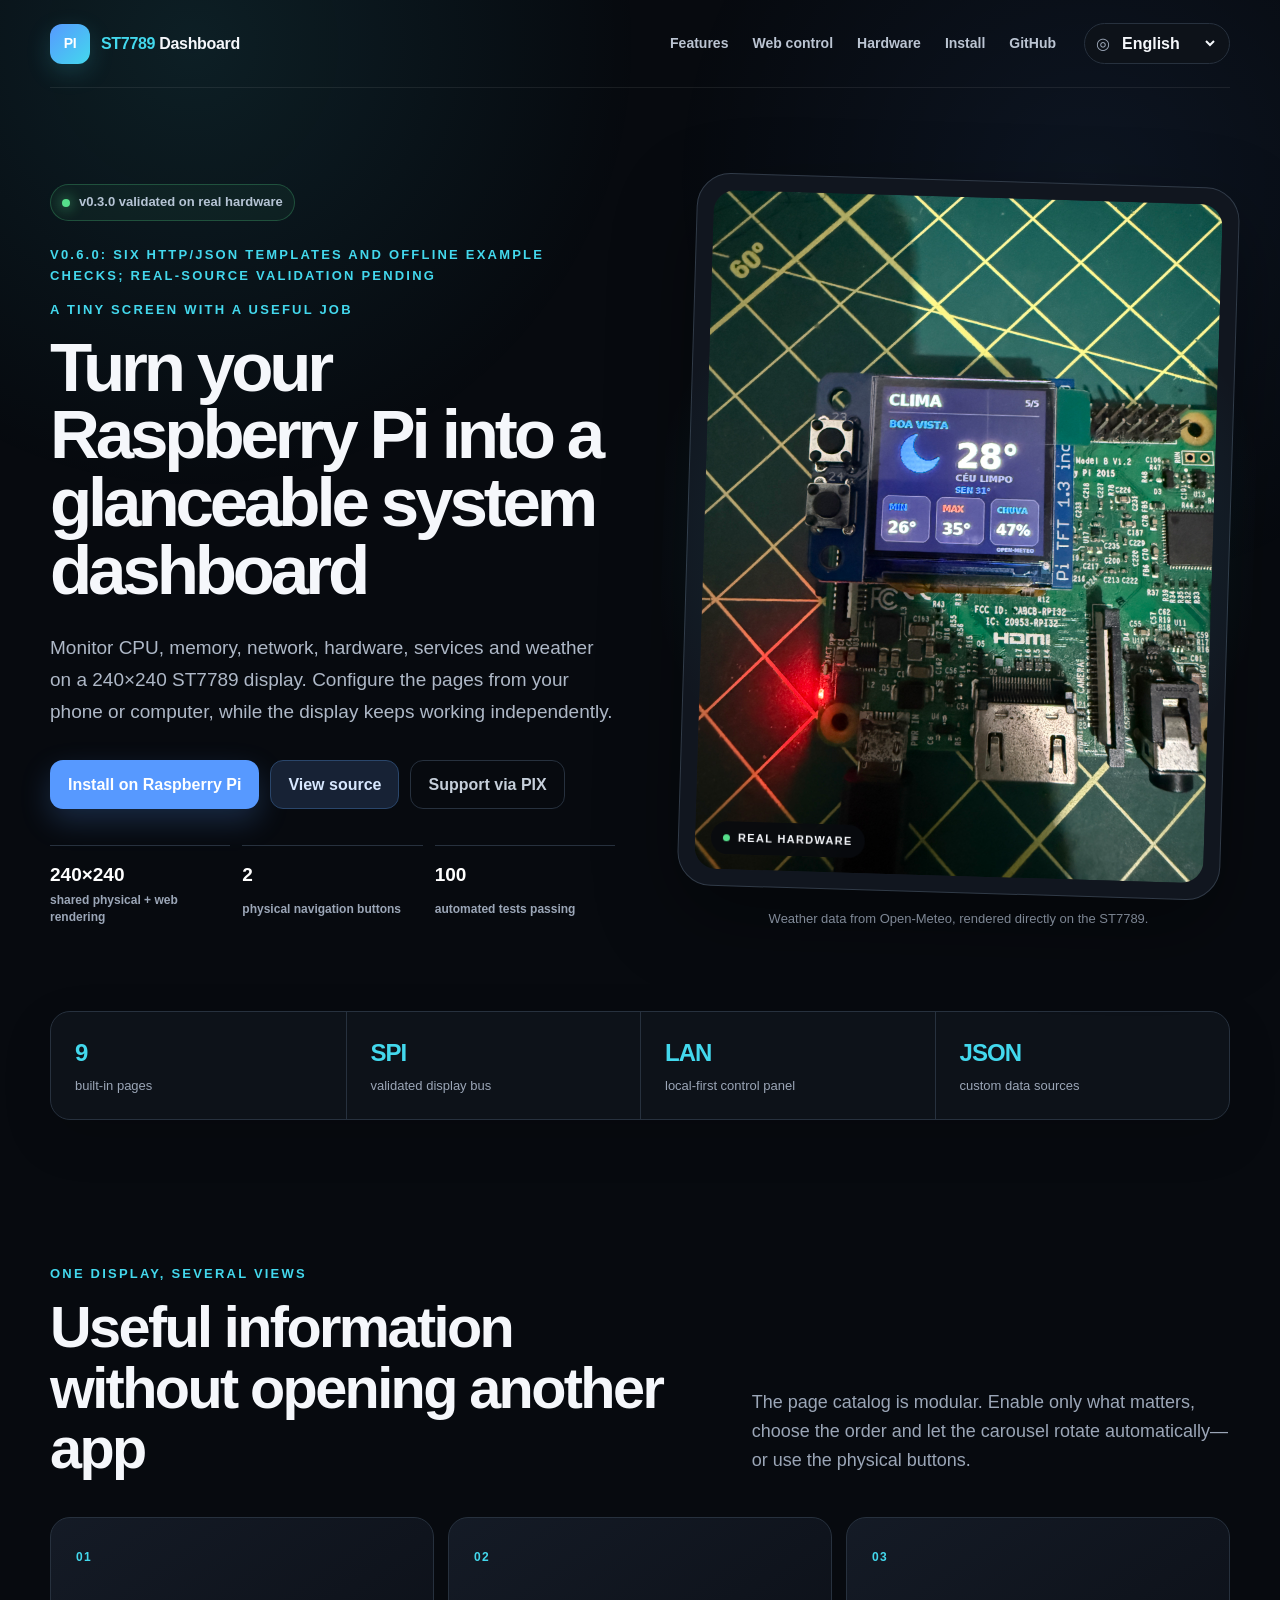
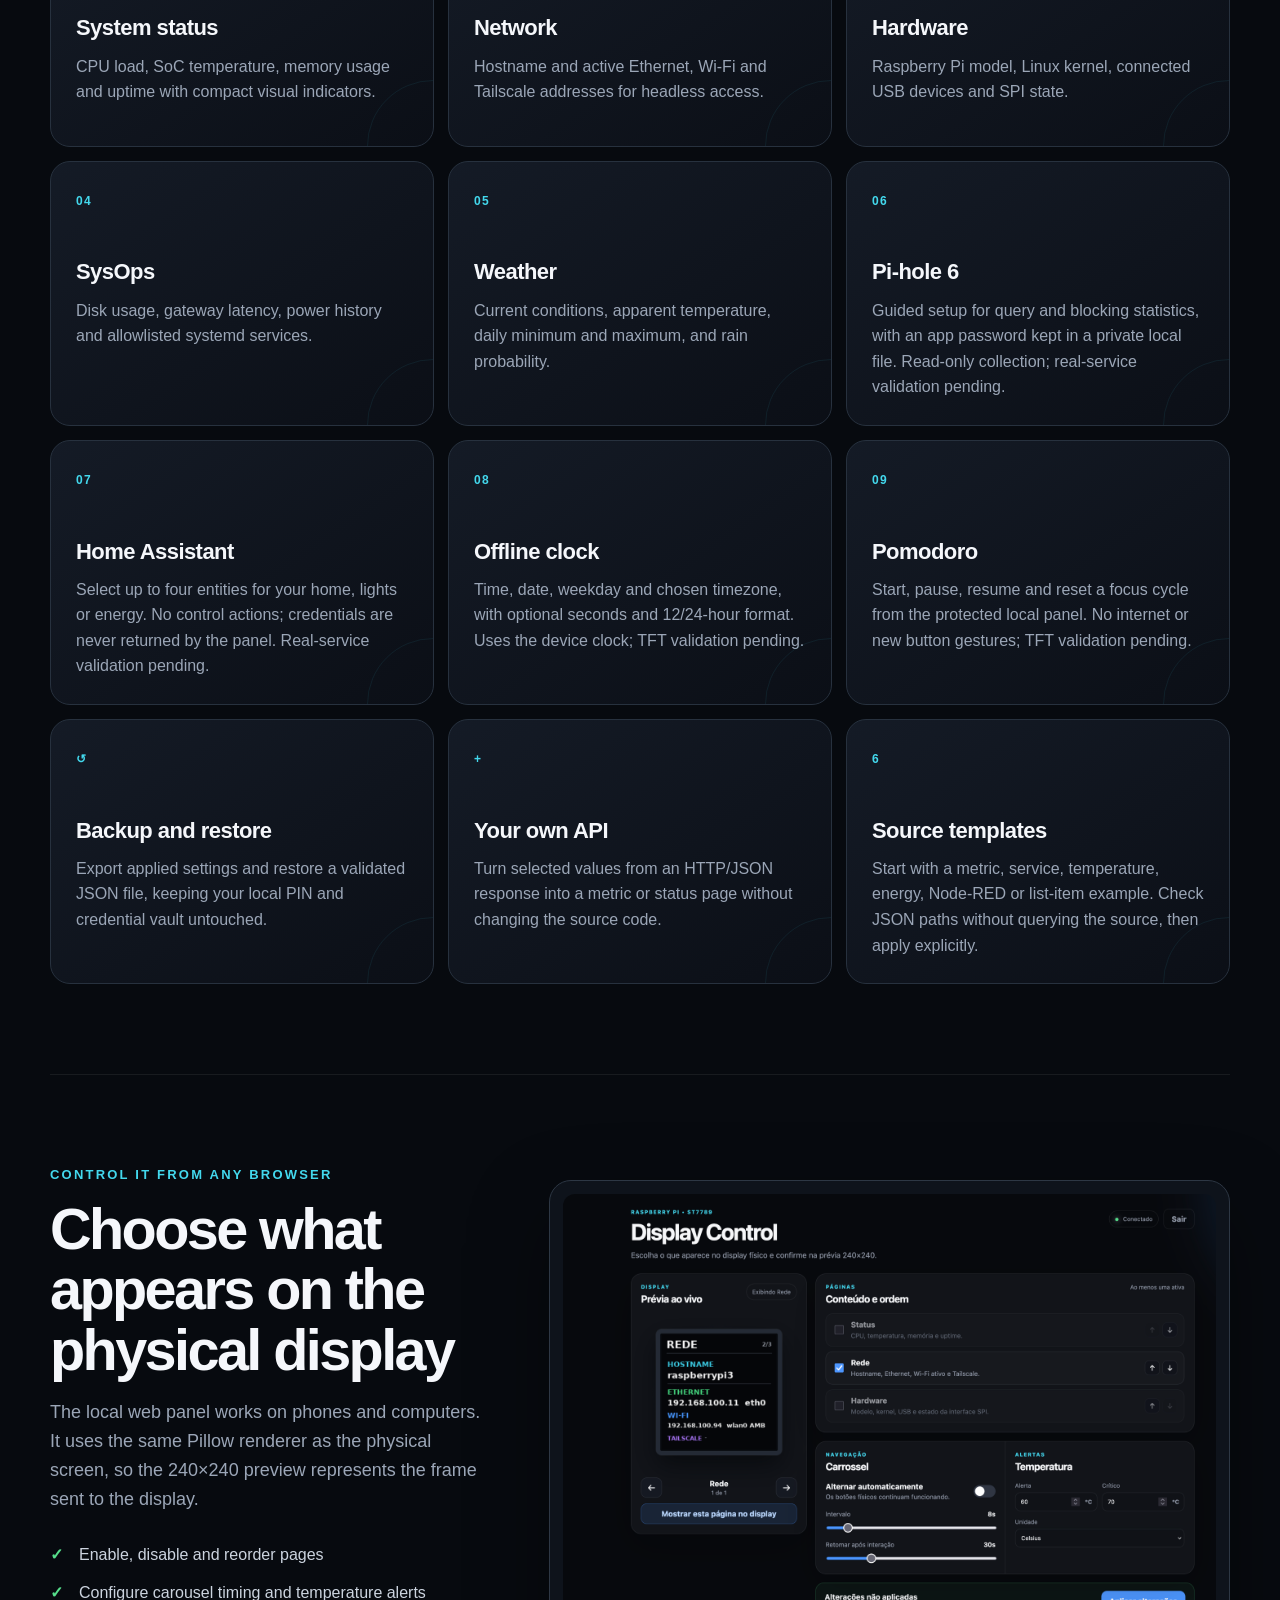
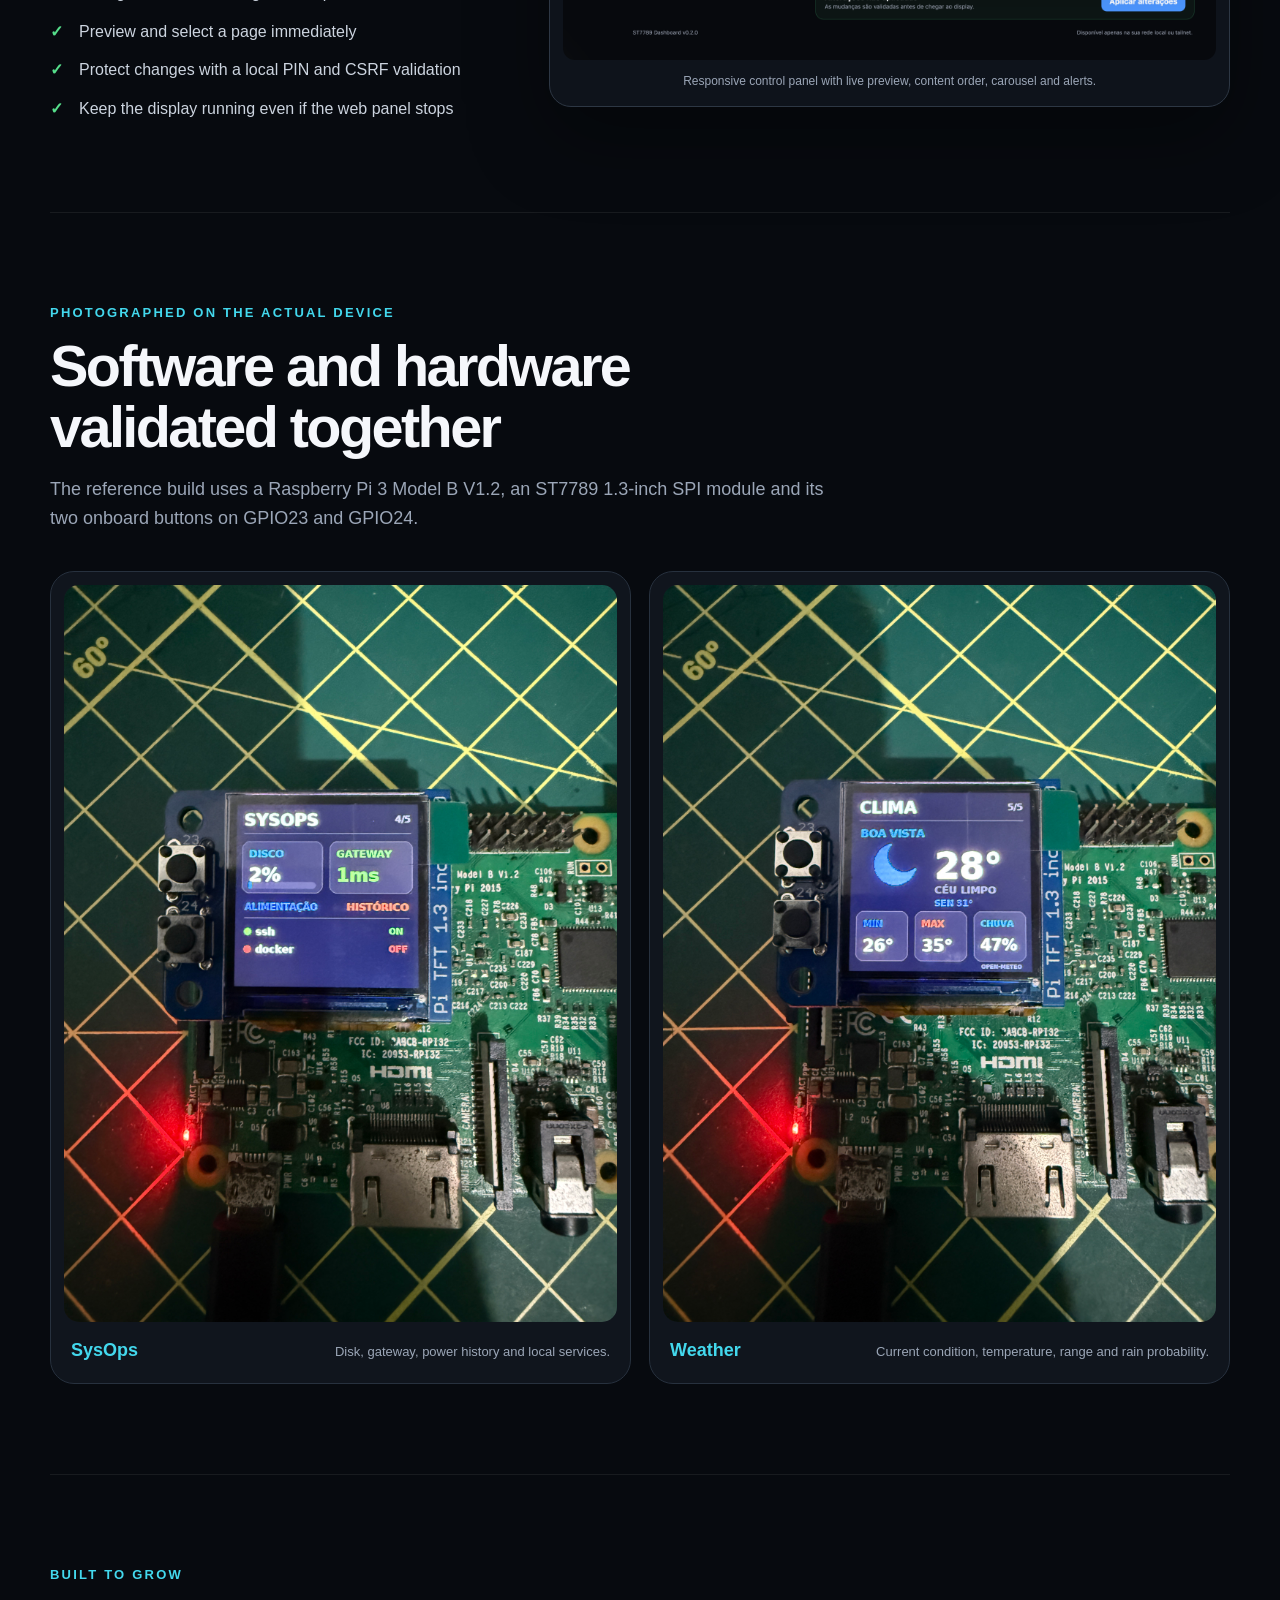
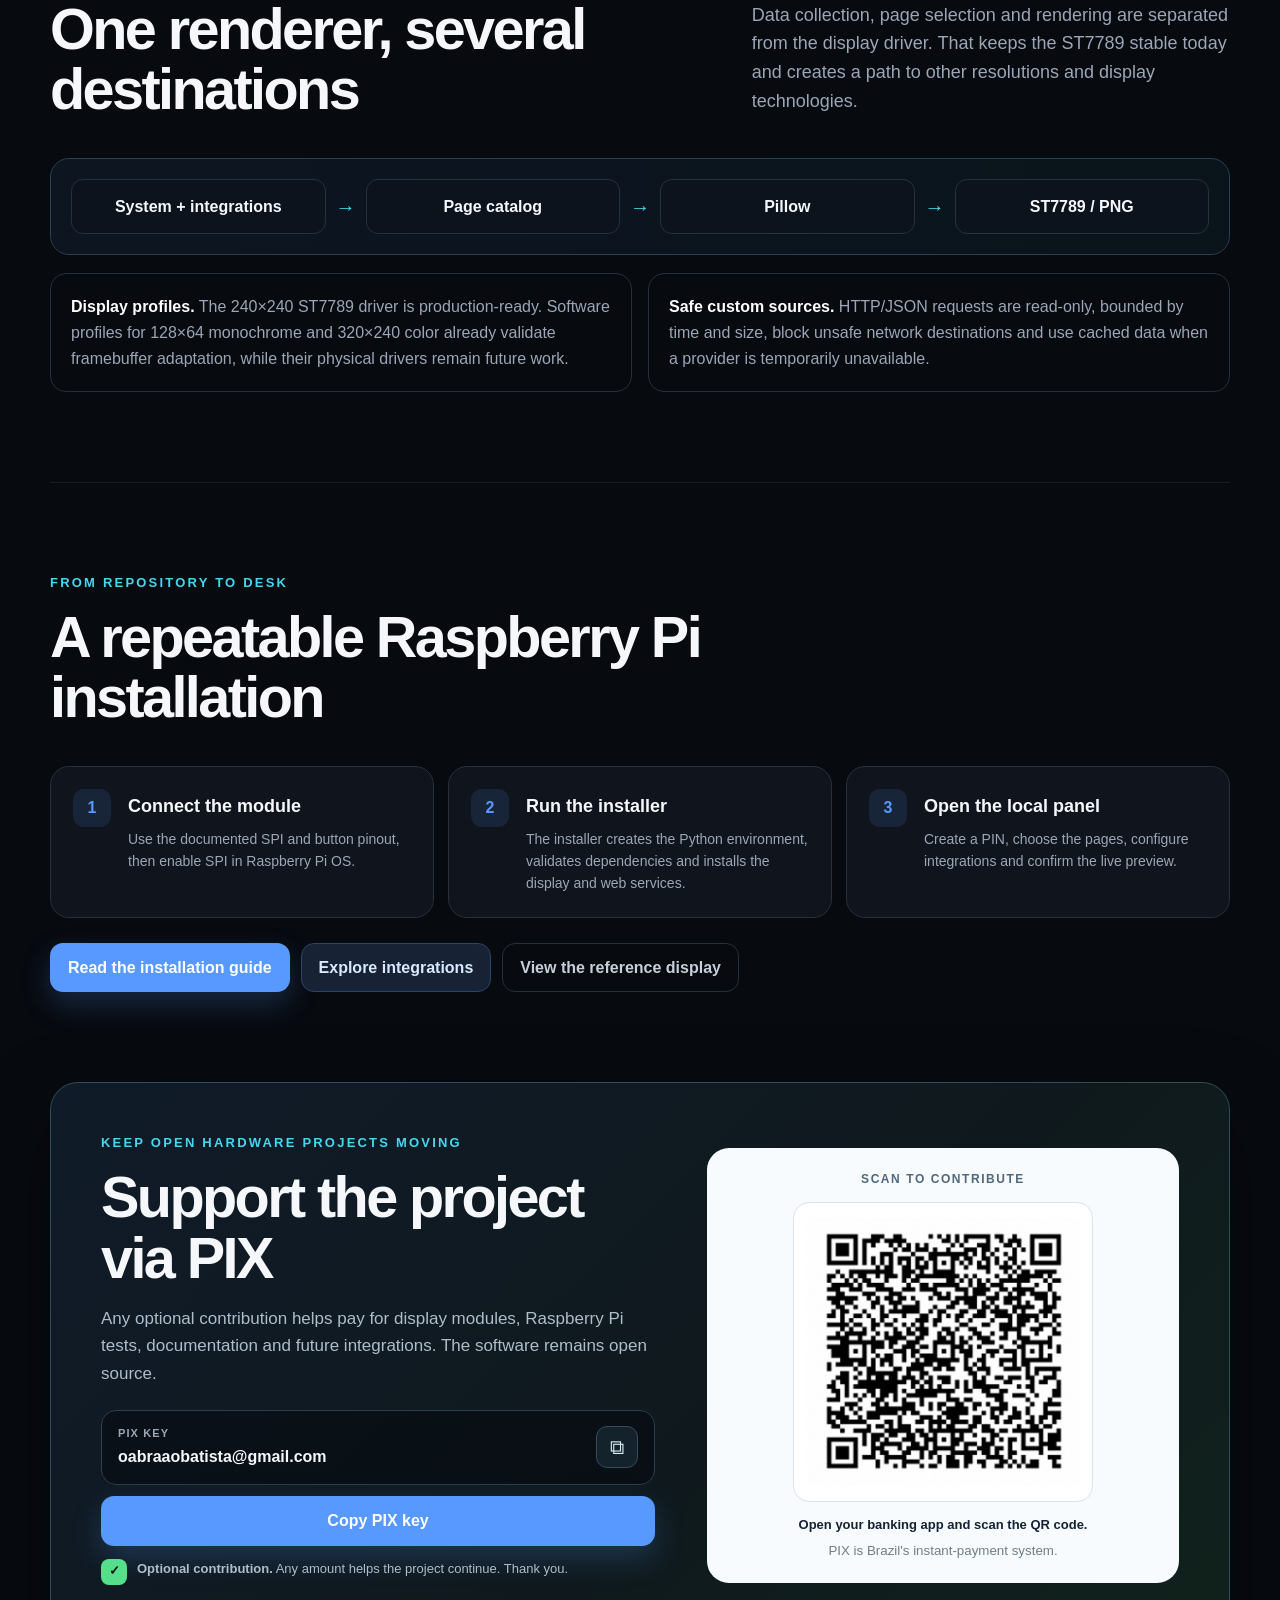
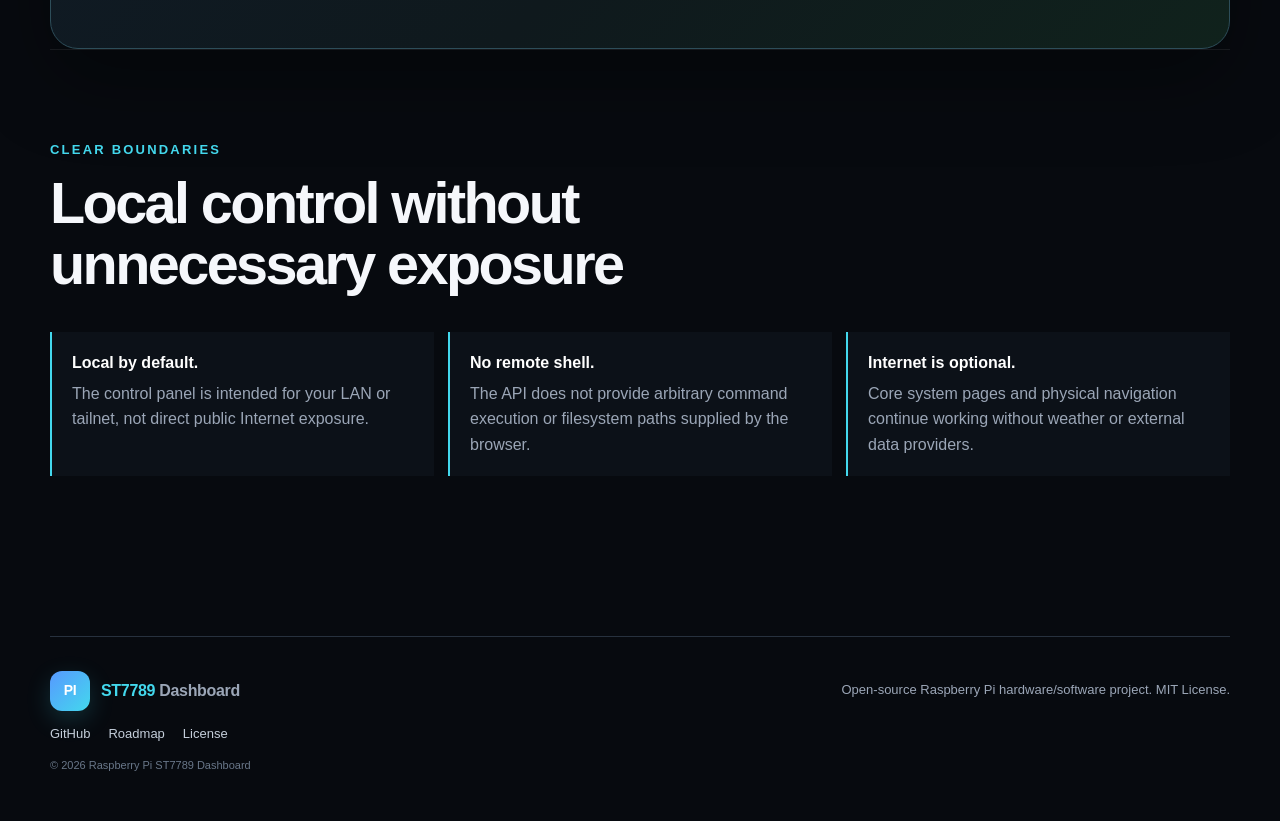
==== site/index.html @ 5883e11b "feat: add safe source templates and offline JSON inspection" ====
<!doctype html>
<html lang="en">
<head>
  <meta charset="utf-8">
  <meta name="viewport" content="width=device-width,initial-scale=1">
  <meta name="google-site-verification" content="0h8yRCge7UtPO570fPZsTDNVKGekMW01I0p9-vthDMI">
  <title>Raspberry Pi ST7789 Dashboard — 240×240 System Monitor</title>
  <meta name="description" content="Build a compact Raspberry Pi system dashboard with an ST7789 display, physical buttons, live weather, SysOps metrics and a local web control panel.">
  <meta name="robots" content="index,follow,max-image-preview:large">
  <meta name="theme-color" content="#070a0f">
  <link rel="canonical" href="https://abraaobat.github.io/raspberrypi-st7789-dashboard/">
  <link rel="icon" href="./favicon.svg" type="image/svg+xml">
  <link rel="stylesheet" href="./styles.css?v=media-fix-1">
  <meta property="og:type" content="website">
  <meta property="og:title" content="Raspberry Pi ST7789 Dashboard">
  <meta property="og:description" content="A configurable 240×240 system dashboard with physical controls and a local web panel.">
  <meta property="og:url" content="https://abraaobat.github.io/raspberrypi-st7789-dashboard/">
  <meta property="og:site_name" content="Raspberry Pi ST7789 Dashboard">
  <meta name="twitter:card" content="summary">
  <script type="application/ld+json">
  {
    "@context": "https://schema.org",
    "@type": "SoftwareApplication",
    "name": "Raspberry Pi ST7789 Dashboard",
    "softwareVersion": "0.6.0",
    "applicationCategory": "UtilitiesApplication",
    "operatingSystem": "Raspberry Pi OS",
    "isAccessibleForFree": true,
    "license": "https://opensource.org/license/mit",
    "codeRepository": "https://github.com/abraaobat/raspberrypi-st7789-dashboard",
    "url": "https://abraaobat.github.io/raspberrypi-st7789-dashboard/",
    "description": "Open-source Raspberry Pi dashboard for an ST7789 240x240 SPI display with physical buttons and a local web control panel."
  }
  </script>
</head>
<body>
  <a class="skip-link" href="#main" data-i18n="skip">Skip to content</a>

  <header class="topbar">
    <a class="brand" href="#top" aria-label="Raspberry Pi ST7789 Dashboard home">
      <span class="brand-mark" aria-hidden="true">PI</span>
      <span><strong>ST7789</strong> Dashboard</span>
    </a>
    <nav class="nav" aria-label="Primary navigation">
      <a href="#features" data-i18n="navFeatures">Features</a>
      <a href="#control" data-i18n="navControl">Web control</a>
      <a href="#hardware" data-i18n="navHardware">Hardware</a>
      <a href="#install" data-i18n="navInstall">Install</a>
      <a href="https://github.com/abraaobat/raspberrypi-st7789-dashboard" rel="noopener">GitHub</a>
    </nav>
    <label class="lang-control">
      <span class="sr-only" data-i18n="language">Language</span>
      <span aria-hidden="true">◎</span>
      <select id="languageSelect" aria-label="Language">
        <option value="en">English</option>
        <option value="pt-BR">Português</option>
      </select>
    </label>
  </header>

  <main id="main">
    <section class="hero" id="top">
      <div class="hero-copy">
        <div class="status-line"><span class="status-dot"></span><span data-i18n="validated">v0.3.0 validated on real hardware</span></div>
        <p class="eyebrow" data-i18n="releaseNote">v0.6.0: six HTTP/JSON templates and offline example checks; real-source validation pending</p>
        <p class="eyebrow" data-i18n="eyebrow">A TINY SCREEN WITH A USEFUL JOB</p>
        <h1 data-i18n="heroTitle">Turn your Raspberry Pi into a glanceable system dashboard</h1>
        <p class="hero-lead" data-i18n="heroLead">Monitor CPU, memory, network, hardware, services and weather on a 240×240 ST7789 display. Configure the pages from your phone or computer, while the display keeps working independently.</p>
        <div class="cta-row">
          <a class="btn btn-primary" href="https://github.com/abraaobat/raspberrypi-st7789-dashboard#instalação" rel="noopener" data-i18n="installCta">Install on Raspberry Pi</a>
          <a class="btn btn-secondary" href="https://github.com/abraaobat/raspberrypi-st7789-dashboard" rel="noopener" data-i18n="sourceCta">View source</a>
          <a class="btn btn-ghost" href="#support" data-i18n="supportCta">Support via PIX</a>
        </div>
        <ul class="trust-row" aria-label="Project highlights">
          <li><span>240×240</span><b data-i18n="trustDisplay">shared physical + web rendering</b></li>
          <li><span>2</span><b data-i18n="trustButtons">physical navigation buttons</b></li>
          <li><span>100</span><b data-i18n="trustTests">automated tests passing</b></li>
        </ul>
      </div>

      <figure class="hero-visual">
        <div class="photo-frame">
          <img src="./weather-hardware.jpg?v=media-fix-1" width="3024" height="4032" alt="Weather page running on the ST7789 display attached to a Raspberry Pi 3">
          <span class="screen-tag"><i></i><span data-i18n="liveHardware">REAL HARDWARE</span></span>
        </div>
        <figcaption data-i18n="heroCaption">Weather data from Open-Meteo, rendered directly on the ST7789.</figcaption>
      </figure>
    </section>

    <section class="proof-strip" aria-label="Project capabilities">
      <article><strong>9</strong><span data-i18n="proofPages">built-in pages</span></article>
      <article><strong>SPI</strong><span data-i18n="proofBus">validated display bus</span></article>
      <article><strong>LAN</strong><span data-i18n="proofLocal">local-first control panel</span></article>
      <article><strong>JSON</strong><span data-i18n="proofCustom">custom data sources</span></article>
    </section>

    <section class="section" id="features">
      <div class="section-heading split-heading">
        <div>
          <p class="eyebrow" data-i18n="featuresEyebrow">ONE DISPLAY, SEVERAL VIEWS</p>
          <h2 data-i18n="featuresTitle">Useful information without opening another app</h2>
        </div>
        <p data-i18n="featuresLead">The page catalog is modular. Enable only what matters, choose the order and let the carousel rotate automatically—or use the physical buttons.</p>
      </div>
      <div class="feature-grid">
        <article><span class="feature-number">01</span><h3 data-i18n="fStatus">System status</h3><p data-i18n="fStatusD">CPU load, SoC temperature, memory usage and uptime with compact visual indicators.</p></article>
        <article><span class="feature-number">02</span><h3 data-i18n="fNetwork">Network</h3><p data-i18n="fNetworkD">Hostname and active Ethernet, Wi-Fi and Tailscale addresses for headless access.</p></article>
        <article><span class="feature-number">03</span><h3 data-i18n="fHardware">Hardware</h3><p data-i18n="fHardwareD">Raspberry Pi model, Linux kernel, connected USB devices and SPI state.</p></article>
        <article><span class="feature-number">04</span><h3>SysOps</h3><p data-i18n="fSysopsD">Disk usage, gateway latency, power history and allowlisted systemd services.</p></article>
        <article><span class="feature-number">05</span><h3 data-i18n="fWeather">Weather</h3><p data-i18n="fWeatherD">Current conditions, apparent temperature, daily minimum and maximum, and rain probability.</p></article>
        <article><span class="feature-number">06</span><h3>Pi-hole 6</h3><p data-i18n="fPiholeD">Guided setup for query and blocking statistics, with an app password kept in a private local file. Read-only collection; real-service validation pending.</p></article>
        <article><span class="feature-number">07</span><h3>Home Assistant</h3><p data-i18n="fHomeD">Select up to four entities for your home, lights or energy. No control actions; credentials are never returned by the panel. Real-service validation pending.</p></article>
        <article><span class="feature-number">08</span><h3 data-i18n="fClock">Offline clock</h3><p data-i18n="fClockD">Time, date, weekday and chosen timezone, with optional seconds and 12/24-hour format. Uses the device clock; TFT validation pending.</p></article>
        <article><span class="feature-number">09</span><h3 data-i18n="fPomodoro">Pomodoro</h3><p data-i18n="fPomodoroD">Start, pause, resume and reset a focus cycle from the protected local panel. No internet or new button gestures; TFT validation pending.</p></article>
        <article><span class="feature-number">↺</span><h3 data-i18n="fBackup">Backup and restore</h3><p data-i18n="fBackupD">Export applied settings and restore a validated JSON file, keeping your local PIN and credential vault untouched.</p></article>
        <article><span class="feature-number">+</span><h3 data-i18n="fCustom">Your own API</h3><p data-i18n="fCustomD">Turn selected values from an HTTP/JSON response into a metric or status page without changing the source code.</p></article>
        <article><span class="feature-number">6</span><h3 data-i18n="fTemplates">Source templates</h3><p data-i18n="fTemplatesD">Start with a metric, service, temperature, energy, Node-RED or list-item example. Check JSON paths without querying the source, then apply explicitly.</p></article>
      </div>
    </section>

    <section class="section control-section" id="control">
      <div class="control-copy">
        <p class="eyebrow" data-i18n="controlEyebrow">CONTROL IT FROM ANY BROWSER</p>
        <h2 data-i18n="controlTitle">Choose what appears on the physical display</h2>
        <p data-i18n="controlLead">The local web panel works on phones and computers. It uses the same Pillow renderer as the physical screen, so the 240×240 preview represents the frame sent to the display.</p>
        <ul class="check-list">
          <li data-i18n="controlA">Enable, disable and reorder pages</li>
          <li data-i18n="controlB">Configure carousel timing and temperature alerts</li>
          <li data-i18n="controlC">Preview and select a page immediately</li>
          <li data-i18n="controlD">Protect changes with a local PIN and CSRF validation</li>
          <li data-i18n="controlE">Keep the display running even if the web panel stops</li>
        </ul>
      </div>
      <figure class="panel-shot">
        <img src="./control-panel.png" width="1600" height="1141" loading="lazy" alt="Responsive web control panel for the ST7789 dashboard">
        <figcaption data-i18n="controlCaption">Responsive control panel with live preview, content order, carousel and alerts.</figcaption>
      </figure>
    </section>

    <section class="section hardware-section" id="hardware">
      <div class="section-heading">
        <p class="eyebrow" data-i18n="hardwareEyebrow">PHOTOGRAPHED ON THE ACTUAL DEVICE</p>
        <h2 data-i18n="hardwareTitle">Software and hardware validated together</h2>
        <p data-i18n="hardwareLead">The reference build uses a Raspberry Pi 3 Model B V1.2, an ST7789 1.3-inch SPI module and its two onboard buttons on GPIO23 and GPIO24.</p>
      </div>
      <div class="hardware-gallery">
        <figure>
          <img src="./sysops-hardware.jpg?v=media-fix-1" width="3024" height="4032" loading="lazy" alt="SysOps page on a physical ST7789 display">
          <figcaption><b>SysOps</b><span data-i18n="sysopsCaption">Disk, gateway, power history and local services.</span></figcaption>
        </figure>
        <figure>
          <img src="./weather-hardware.jpg?v=media-fix-1" width="3024" height="4032" loading="lazy" alt="Weather page on a physical ST7789 display">
          <figcaption><b data-i18n="weatherLabel">Weather</b><span data-i18n="weatherCaption">Current condition, temperature, range and rain probability.</span></figcaption>
        </figure>
      </div>
    </section>

    <section class="section architecture-section">
      <div class="section-heading split-heading">
        <div><p class="eyebrow" data-i18n="architectureEyebrow">BUILT TO GROW</p><h2 data-i18n="architectureTitle">One renderer, several destinations</h2></div>
        <p data-i18n="architectureLead">Data collection, page selection and rendering are separated from the display driver. That keeps the ST7789 stable today and creates a path to other resolutions and display technologies.</p>
      </div>
      <div class="flow" aria-label="Dashboard architecture">
        <span data-i18n="flowData">System + integrations</span><b>→</b><span data-i18n="flowPages">Page catalog</span><b>→</b><span>Pillow</span><b>→</b><span>ST7789 / PNG</span>
      </div>
      <div class="architecture-notes">
        <p><strong data-i18n="profilesTitle">Display profiles.</strong> <span data-i18n="profilesText">The 240×240 ST7789 driver is production-ready. Software profiles for 128×64 monochrome and 320×240 color already validate framebuffer adaptation, while their physical drivers remain future work.</span></p>
        <p><strong data-i18n="safeTitle">Safe custom sources.</strong> <span data-i18n="safeText">HTTP/JSON requests are read-only, bounded by time and size, block unsafe network destinations and use cached data when a provider is temporarily unavailable.</span></p>
      </div>
    </section>

    <section class="section install-section" id="install">
      <div class="section-heading">
        <p class="eyebrow" data-i18n="installEyebrow">FROM REPOSITORY TO DESK</p>
        <h2 data-i18n="installTitle">A repeatable Raspberry Pi installation</h2>
      </div>
      <ol class="steps">
        <li><span>1</span><div><h3 data-i18n="step1Title">Connect the module</h3><p data-i18n="step1Text">Use the documented SPI and button pinout, then enable SPI in Raspberry Pi OS.</p></div></li>
        <li><span>2</span><div><h3 data-i18n="step2Title">Run the installer</h3><p data-i18n="step2Text">The installer creates the Python environment, validates dependencies and installs the display and web services.</p></div></li>
        <li><span>3</span><div><h3 data-i18n="step3Title">Open the local panel</h3><p data-i18n="step3Text">Create a PIN, choose the pages, configure integrations and confirm the live preview.</p></div></li>
      </ol>
      <div class="install-actions">
        <a class="btn btn-primary" href="https://github.com/abraaobat/raspberrypi-st7789-dashboard#instalação" rel="noopener" data-i18n="guideCta">Read the installation guide</a>
        <a class="btn btn-secondary" href="https://github.com/abraaobat/raspberrypi-st7789-dashboard/blob/main/docs/INTEGRATIONS.md" rel="noopener" data-i18n="integrationsCta">Explore integrations</a>
        <a class="btn btn-ghost" href="https://pt.aliexpress.com/item/1005008209370173.html" rel="nofollow noopener" data-i18n="displayCta">View the reference display</a>
      </div>
    </section>

    <section class="section support-section" id="support">
      <div class="support-copy">
        <p class="eyebrow" data-i18n="supportEyebrow">KEEP OPEN HARDWARE PROJECTS MOVING</p>
        <h2 data-i18n="supportTitle">Support the project via PIX</h2>
        <p data-i18n="supportLead">Any optional contribution helps pay for display modules, Raspberry Pi tests, documentation and future integrations. The software remains open source.</p>
        <div class="pix-key-card">
          <div><span data-i18n="pixLabel">PIX key</span><strong id="pixKey">oabraaobatista@gmail.com</strong></div>
          <button class="copy-icon" type="button" data-copy-pix aria-label="Copy PIX key" title="Copy PIX key">⧉</button>
        </div>
        <button class="btn btn-primary copy-wide" type="button" data-copy-pix data-i18n="copyPix">Copy PIX key</button>
        <p class="support-note"><span>✓</span><span><b data-i18n="optional">Optional contribution.</b> <span data-i18n="thanks">Any amount helps the project continue. Thank you.</span></span></p>
      </div>
      <div class="qr-card">
        <p data-i18n="scan">SCAN TO CONTRIBUTE</p>
        <div><img src="./pix-qr.png" width="1125" height="1125" loading="lazy" alt="PIX QR code for an optional project contribution"></div>
        <span data-i18n="scanHelp">Open your banking app and scan the QR code.</span>
        <small data-i18n="pixCountry">PIX is Brazil's instant-payment system.</small>
      </div>
    </section>

    <section class="section limits-section">
      <div class="section-heading"><p class="eyebrow" data-i18n="limitsEyebrow">CLEAR BOUNDARIES</p><h2 data-i18n="limitsTitle">Local control without unnecessary exposure</h2></div>
      <div class="limit-grid">
        <p><strong data-i18n="limit1Title">Local by default.</strong> <span data-i18n="limit1Text">The control panel is intended for your LAN or tailnet, not direct public Internet exposure.</span></p>
        <p><strong data-i18n="limit2Title">No remote shell.</strong> <span data-i18n="limit2Text">The API does not provide arbitrary command execution or filesystem paths supplied by the browser.</span></p>
        <p><strong data-i18n="limit3Title">Internet is optional.</strong> <span data-i18n="limit3Text">Core system pages and physical navigation continue working without weather or external data providers.</span></p>
      </div>
    </section>
  </main>

  <footer>
    <div class="brand"><span class="brand-mark" aria-hidden="true">PI</span><span><strong>ST7789</strong> Dashboard</span></div>
    <p><span data-i18n="footerText">Open-source Raspberry Pi hardware/software project.</span> MIT License.</p>
    <div><a href="https://github.com/abraaobat/raspberrypi-st7789-dashboard">GitHub</a><a href="https://github.com/abraaobat/raspberrypi-st7789-dashboard/blob/main/ROADMAP.md" data-i18n="roadmapLink">Roadmap</a><a href="https://github.com/abraaobat/raspberrypi-st7789-dashboard/blob/main/LICENSE" data-i18n="licenseLink">License</a></div>
    <small>© <span id="year">2026</span> Raspberry Pi ST7789 Dashboard</small>
  </footer>

  <script src="./app.js" defer></script>
</body>
</html>
---- site/styles.css ----
:root{--bg:#070a0f;--panel:#10151d;--panel2:#151c26;--line:#27313e;--text:#f5f7fb;--muted:#9ba6b7;--cyan:#43d8ed;--blue:#5799ff;--green:#56df8b;--violet:#aa76ff;--orange:#ffad42;--hot:#ff6d70;--max:1180px;--shadow:0 30px 80px rgba(0,0,0,.35)}
*{box-sizing:border-box}
html{scroll-behavior:smooth;color-scheme:dark}
body{margin:0;background:var(--bg);color:var(--text);font-family:Inter,ui-sans-serif,-apple-system,BlinkMacSystemFont,"Segoe UI",sans-serif;font-size:16px;line-height:1.6;overflow-x:hidden}
body::before{content:"";position:fixed;inset:0;pointer-events:none;background:radial-gradient(circle at 15% 5%,rgba(67,216,237,.10),transparent 28rem),radial-gradient(circle at 85% 20%,rgba(87,153,255,.08),transparent 26rem);z-index:-2}
body::after{content:"";position:fixed;inset:0;pointer-events:none;opacity:.22;background-image:linear-gradient(rgba(255,255,255,.025) 1px,transparent 1px),linear-gradient(90deg,rgba(255,255,255,.025) 1px,transparent 1px);background-size:48px 48px;mask-image:linear-gradient(to bottom,#000,transparent 78%);z-index:-1}
a{color:inherit}img{display:block;max-width:100%;height:auto}button,select{font:inherit}.sr-only{position:absolute;width:1px;height:1px;padding:0;margin:-1px;overflow:hidden;clip:rect(0,0,0,0);white-space:nowrap;border:0}.skip-link{position:fixed;top:12px;left:12px;z-index:50;transform:translateY(-150%);background:var(--text);color:var(--bg);padding:10px 14px;border-radius:9px}.skip-link:focus{transform:none}
.topbar{width:min(calc(100% - 36px),var(--max));margin:0 auto;min-height:88px;display:flex;align-items:center;gap:28px;border-bottom:1px solid rgba(255,255,255,.08)}
.brand{display:flex;align-items:center;gap:11px;text-decoration:none;font-weight:670;letter-spacing:-.02em;white-space:nowrap}.brand strong{color:var(--cyan)}.brand-mark{display:grid;place-items:center;width:40px;height:40px;border-radius:12px;background:linear-gradient(135deg,var(--blue),var(--cyan));color:white;font-weight:900;font-size:14px;box-shadow:0 8px 24px rgba(67,216,237,.18)}
.nav{margin-left:auto;display:flex;align-items:center;gap:24px}.nav a{text-decoration:none;color:#bbc4d2;font-size:14px;font-weight:680}.nav a:hover,.nav a:focus-visible{color:var(--cyan)}
.lang-control{display:flex;align-items:center;gap:8px;border:1px solid var(--line);background:#0d1219;border-radius:999px;padding:7px 11px;color:var(--muted)}.lang-control select{border:0;background:transparent;color:var(--text);font-weight:650;outline:none}.lang-control option{background:#10151d}
.hero{width:min(calc(100% - 36px),var(--max));margin:0 auto;padding:92px 0 82px;display:grid;grid-template-columns:minmax(0,1.02fr) minmax(380px,.98fr);gap:72px;align-items:center}.status-line{display:inline-flex;align-items:center;gap:9px;color:#b6c4d5;border:1px solid rgba(86,223,139,.25);background:rgba(86,223,139,.06);padding:7px 11px;border-radius:999px;font-size:13px;font-weight:700;margin-bottom:24px}.status-dot{width:8px;height:8px;border-radius:50%;background:var(--green);box-shadow:0 0 14px var(--green)}.eyebrow{margin:0 0 13px;color:var(--cyan);font-size:13px;font-weight:850;letter-spacing:.17em;text-transform:uppercase}.hero h1{max-width:720px;margin:0;font-size:clamp(44px,5.4vw,76px);line-height:.98;letter-spacing:-.06em}.hero-lead{max-width:670px;margin:27px 0 0;color:#aeb8c7;font-size:19px;line-height:1.7}.cta-row,.install-actions{display:flex;flex-wrap:wrap;gap:11px;margin-top:31px}.btn{display:inline-flex;align-items:center;justify-content:center;min-height:48px;padding:11px 17px;border-radius:13px;border:1px solid transparent;text-decoration:none;font-weight:800;cursor:pointer;transition:transform .18s ease,border-color .18s ease,background .18s ease}.btn:hover{transform:translateY(-2px)}.btn-primary{background:var(--blue);color:#fff;box-shadow:0 12px 30px rgba(87,153,255,.22)}.btn-primary:hover{background:#69a4ff}.btn-secondary{background:#172235;border-color:#2a466b;color:#d8e8ff}.btn-ghost{background:transparent;border-color:var(--line);color:#c6cfda}.btn-ghost:hover{border-color:#566477;background:#101720}
.trust-row{list-style:none;margin:36px 0 0;padding:0;display:grid;grid-template-columns:repeat(3,1fr);gap:12px}.trust-row li{border-top:1px solid var(--line);padding-top:14px;display:grid;gap:2px}.trust-row span{font-size:19px;font-weight:900;color:#fff}.trust-row b{font-size:12px;line-height:1.35;color:var(--muted);font-weight:650}
.hero-visual{margin:0;position:relative}.photo-frame{position:relative;border:1px solid #313b48;background:#11161f;border-radius:34px;padding:16px;box-shadow:var(--shadow);transform:rotate(1.7deg)}.photo-frame::before{content:"";position:absolute;inset:-25px;background:radial-gradient(circle,rgba(67,216,237,.17),transparent 65%);z-index:-1}.photo-frame img{width:100%;border-radius:22px}.screen-tag{position:absolute;left:32px;bottom:30px;display:flex;align-items:center;gap:8px;border-radius:999px;background:rgba(7,10,15,.86);backdrop-filter:blur(8px);padding:8px 12px;font-size:11px;font-weight:900;letter-spacing:.12em}.screen-tag i{width:7px;height:7px;border-radius:50%;background:var(--green)}.hero-visual figcaption{margin:16px 9px 0;color:var(--muted);font-size:13px;text-align:center}
.proof-strip{width:min(calc(100% - 36px),var(--max));margin:0 auto 54px;border:1px solid var(--line);border-radius:20px;background:rgba(16,21,29,.78);display:grid;grid-template-columns:repeat(4,1fr);box-shadow:0 18px 50px rgba(0,0,0,.14)}.proof-strip article{padding:22px 24px;display:grid;gap:3px}.proof-strip article+article{border-left:1px solid var(--line)}.proof-strip strong{font-size:24px;letter-spacing:-.04em;color:var(--cyan)}.proof-strip span{color:var(--muted);font-size:13px}
.section{width:min(calc(100% - 36px),var(--max));margin:0 auto;padding:90px 0}.section+.section{border-top:1px solid rgba(255,255,255,.07)}.section-heading{max-width:770px;margin-bottom:38px}.section-heading h2,.control-copy h2,.support-copy h2{margin:0;font-size:clamp(36px,4.5vw,58px);line-height:1.05;letter-spacing:-.045em}.section-heading>p:last-child{color:var(--muted);font-size:18px}.split-heading{max-width:none;display:grid;grid-template-columns:1fr .75fr;gap:64px;align-items:end}.split-heading>p{margin:0 0 4px}
.feature-grid{display:grid;grid-template-columns:repeat(3,1fr);gap:14px}.feature-grid article{min-height:230px;border:1px solid var(--line);border-radius:20px;background:linear-gradient(145deg,rgba(22,29,40,.92),rgba(12,16,23,.92));padding:25px;position:relative;overflow:hidden}.feature-grid article::after{content:"";position:absolute;width:130px;height:130px;border:1px solid rgba(67,216,237,.08);border-radius:50%;right:-66px;bottom:-66px}.feature-number{display:inline-flex;color:var(--cyan);font-size:12px;font-weight:900;letter-spacing:.12em}.feature-grid h3{margin:42px 0 8px;font-size:22px;letter-spacing:-.025em}.feature-grid p{margin:0;color:var(--muted)}
.control-section{display:grid;grid-template-columns:.78fr 1.22fr;gap:64px;align-items:center}.control-copy>p:not(.eyebrow){color:var(--muted);font-size:18px}.check-list{list-style:none;margin:28px 0 0;padding:0;display:grid;gap:13px}.check-list li{position:relative;padding-left:29px;color:#ccd4df}.check-list li::before{content:"✓";position:absolute;left:0;top:0;color:var(--green);font-weight:900}.panel-shot{margin:0;border:1px solid #2d3744;border-radius:22px;background:#0e131b;padding:13px;box-shadow:var(--shadow)}.panel-shot img{border-radius:12px}.panel-shot figcaption{color:var(--muted);font-size:12px;text-align:center;margin:12px 8px 2px}
.hardware-section .section-heading{max-width:790px}.hardware-gallery{display:grid;grid-template-columns:1fr 1fr;gap:18px}.hardware-gallery figure{margin:0;border:1px solid var(--line);background:var(--panel);border-radius:24px;padding:13px;overflow:hidden}.hardware-gallery img{width:100%;border-radius:15px}.hardware-gallery figcaption{display:flex;align-items:baseline;justify-content:space-between;gap:18px;padding:14px 7px 5px}.hardware-gallery b{font-size:18px;color:var(--cyan)}.hardware-gallery span{font-size:13px;color:var(--muted);text-align:right}
.architecture-section{position:relative}.flow{display:flex;align-items:center;justify-content:space-between;gap:10px;border:1px solid #2d3d53;background:linear-gradient(90deg,rgba(87,153,255,.08),rgba(67,216,237,.05));border-radius:19px;padding:20px}.flow span{flex:1;text-align:center;border:1px solid var(--line);background:#0d131c;border-radius:12px;padding:14px 8px;font-weight:750}.flow b{color:var(--cyan);font-size:20px}.architecture-notes{display:grid;grid-template-columns:1fr 1fr;gap:16px;margin-top:18px}.architecture-notes p{margin:0;border:1px solid var(--line);border-radius:16px;padding:20px;color:var(--muted)}.architecture-notes strong{color:#fff}
.steps{list-style:none;margin:0;padding:0;display:grid;grid-template-columns:repeat(3,1fr);gap:14px}.steps li{display:flex;gap:17px;border:1px solid var(--line);background:var(--panel);border-radius:19px;padding:22px}.steps>li>span{display:grid;place-items:center;width:38px;height:38px;flex:0 0 auto;border-radius:11px;background:rgba(87,153,255,.12);color:var(--blue);font-weight:900}.steps h3{margin:3px 0 7px;font-size:18px}.steps p{margin:0;color:var(--muted);font-size:14px}.install-actions{margin-top:25px}
.support-section{padding:50px;display:grid;grid-template-columns:1.08fr .92fr;gap:52px;align-items:center;border:1px solid #2d4d59!important;border-radius:28px;background:linear-gradient(135deg,#101b29,#0f191d 58%,#10221c);box-shadow:var(--shadow)}.support-copy>p:not(.eyebrow){color:#aebdca;font-size:17px}.pix-key-card{display:flex;align-items:center;justify-content:space-between;gap:14px;background:rgba(5,9,13,.55);border:1px solid #2b3e4b;border-radius:15px;padding:14px 16px;margin:23px 0 11px}.pix-key-card>div{display:grid;gap:2px;min-width:0}.pix-key-card span{color:var(--muted);font-size:11px;font-weight:850;letter-spacing:.1em;text-transform:uppercase}.pix-key-card strong{overflow-wrap:anywhere}.copy-icon{display:grid;place-items:center;width:42px;height:42px;flex:0 0 auto;border:1px solid #344b5b;background:#14222b;color:#d9edf3;border-radius:11px;cursor:pointer;font-size:20px}.copy-wide{width:100%}.support-note{display:flex;gap:10px;align-items:flex-start!important;font-size:13px!important}.support-note>span:first-child{display:grid;place-items:center;width:26px;height:26px;flex:0 0 auto;border-radius:8px;background:var(--green);color:#07110b;font-weight:900}.qr-card{text-align:center;background:#f8fbfd;color:#142335;border-radius:22px;padding:22px}.qr-card>p{margin:0 0 13px;font-size:12px;font-weight:900;letter-spacing:.13em;color:#4f687d}.qr-card>div{max-width:300px;margin:0 auto 13px;padding:12px;border:1px solid #d9e3eb;background:white;border-radius:16px}.qr-card img{width:100%;aspect-ratio:1}.qr-card>span{display:block;font-size:13px;font-weight:700}.qr-card small{display:block;color:#6e7e8c;margin-top:4px}
.limit-grid{display:grid;grid-template-columns:repeat(3,1fr);gap:14px}.limit-grid p{margin:0;border-left:2px solid var(--cyan);background:rgba(16,21,29,.72);padding:18px 20px;color:var(--muted)}.limit-grid strong{display:block;color:#fff;margin-bottom:5px}
footer{width:min(calc(100% - 36px),var(--max));margin:70px auto 0;padding:34px 0 46px;border-top:1px solid var(--line);display:grid;grid-template-columns:1fr auto;gap:13px 28px;align-items:center;color:var(--muted)}footer p{margin:0;font-size:13px}footer>div:last-of-type{display:flex;gap:18px}footer a{color:#c4ceda;text-decoration:none;font-size:13px}footer a:hover{color:var(--cyan)}footer small{grid-column:1/-1;font-size:11px;color:#697789}
@media(max-width:980px){.nav{display:none}.topbar{min-height:74px}.lang-control{margin-left:auto}.hero{grid-template-columns:1fr;padding-top:62px;gap:48px}.hero-copy{max-width:780px}.hero-visual{max-width:720px}.proof-strip{grid-template-columns:repeat(2,1fr)}.proof-strip article:nth-child(3){border-left:0;border-top:1px solid var(--line)}.proof-strip article:nth-child(4){border-top:1px solid var(--line)}.feature-grid{grid-template-columns:repeat(2,1fr)}.split-heading,.control-section{grid-template-columns:1fr;gap:30px}.control-copy{max-width:720px}.steps{grid-template-columns:1fr}.support-section{grid-template-columns:1fr}.qr-card{max-width:430px;width:100%;margin:auto}}
@media(max-width:680px){.topbar{width:min(calc(100% - 24px),var(--max))}.brand>span:last-child{font-size:14px}.brand-mark{width:36px;height:36px}.lang-control{padding:6px 9px}.hero,.section,.proof-strip,footer{width:min(calc(100% - 24px),var(--max))}.hero{padding:52px 0 60px}.hero h1{font-size:43px}.hero-lead{font-size:17px}.cta-row .btn{width:100%}.trust-row{grid-template-columns:1fr 1fr}.trust-row li:last-child{grid-column:1/-1}.photo-frame{padding:9px;border-radius:22px}.photo-frame img{border-radius:15px}.screen-tag{left:20px;bottom:20px}.proof-strip article{padding:18px}.section{padding:68px 0}.section-heading h2,.control-copy h2,.support-copy h2{font-size:37px}.feature-grid,.hardware-gallery,.architecture-notes,.limit-grid{grid-template-columns:1fr}.feature-grid article{min-height:205px}.hardware-gallery figcaption{display:grid}.hardware-gallery span{text-align:left}.flow{display:grid;grid-template-columns:1fr}.flow b{transform:rotate(90deg);text-align:center}.support-section{width:calc(100% - 24px);padding:29px 20px}.pix-key-card strong{font-size:14px}.install-actions .btn{width:100%}footer{grid-template-columns:1fr}footer>div:last-of-type{flex-wrap:wrap}footer small{grid-column:auto}}
/* Keep the decorative photo glow inside narrow viewports. */
@media(max-width:680px){.photo-frame::before{inset:0}}
@media(max-width:380px){.topbar{gap:10px}.brand{gap:7px}.brand>span:last-child{font-size:12px}.brand-mark{width:30px;height:30px}.lang-control select{font-size:14px}}
@media(prefers-reduced-motion:reduce){html{scroll-behavior:auto}.btn{transition:none}}
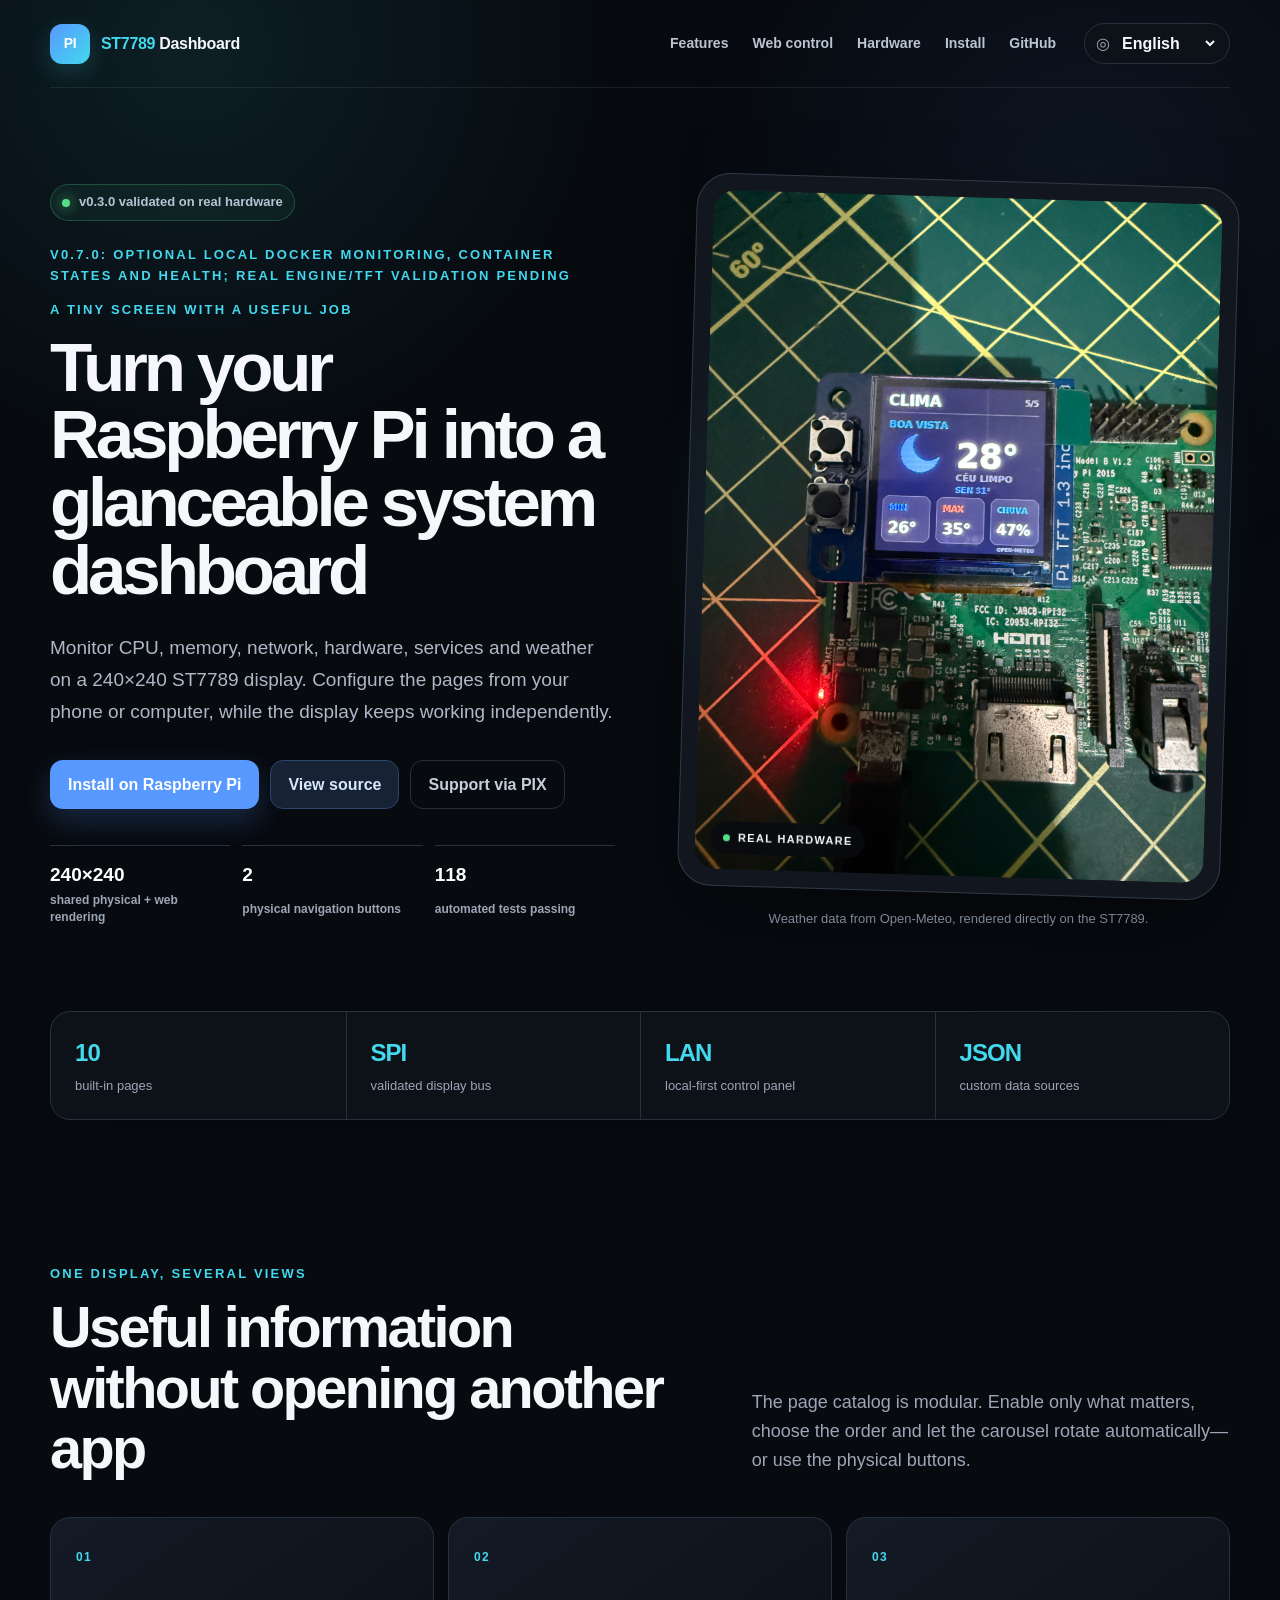
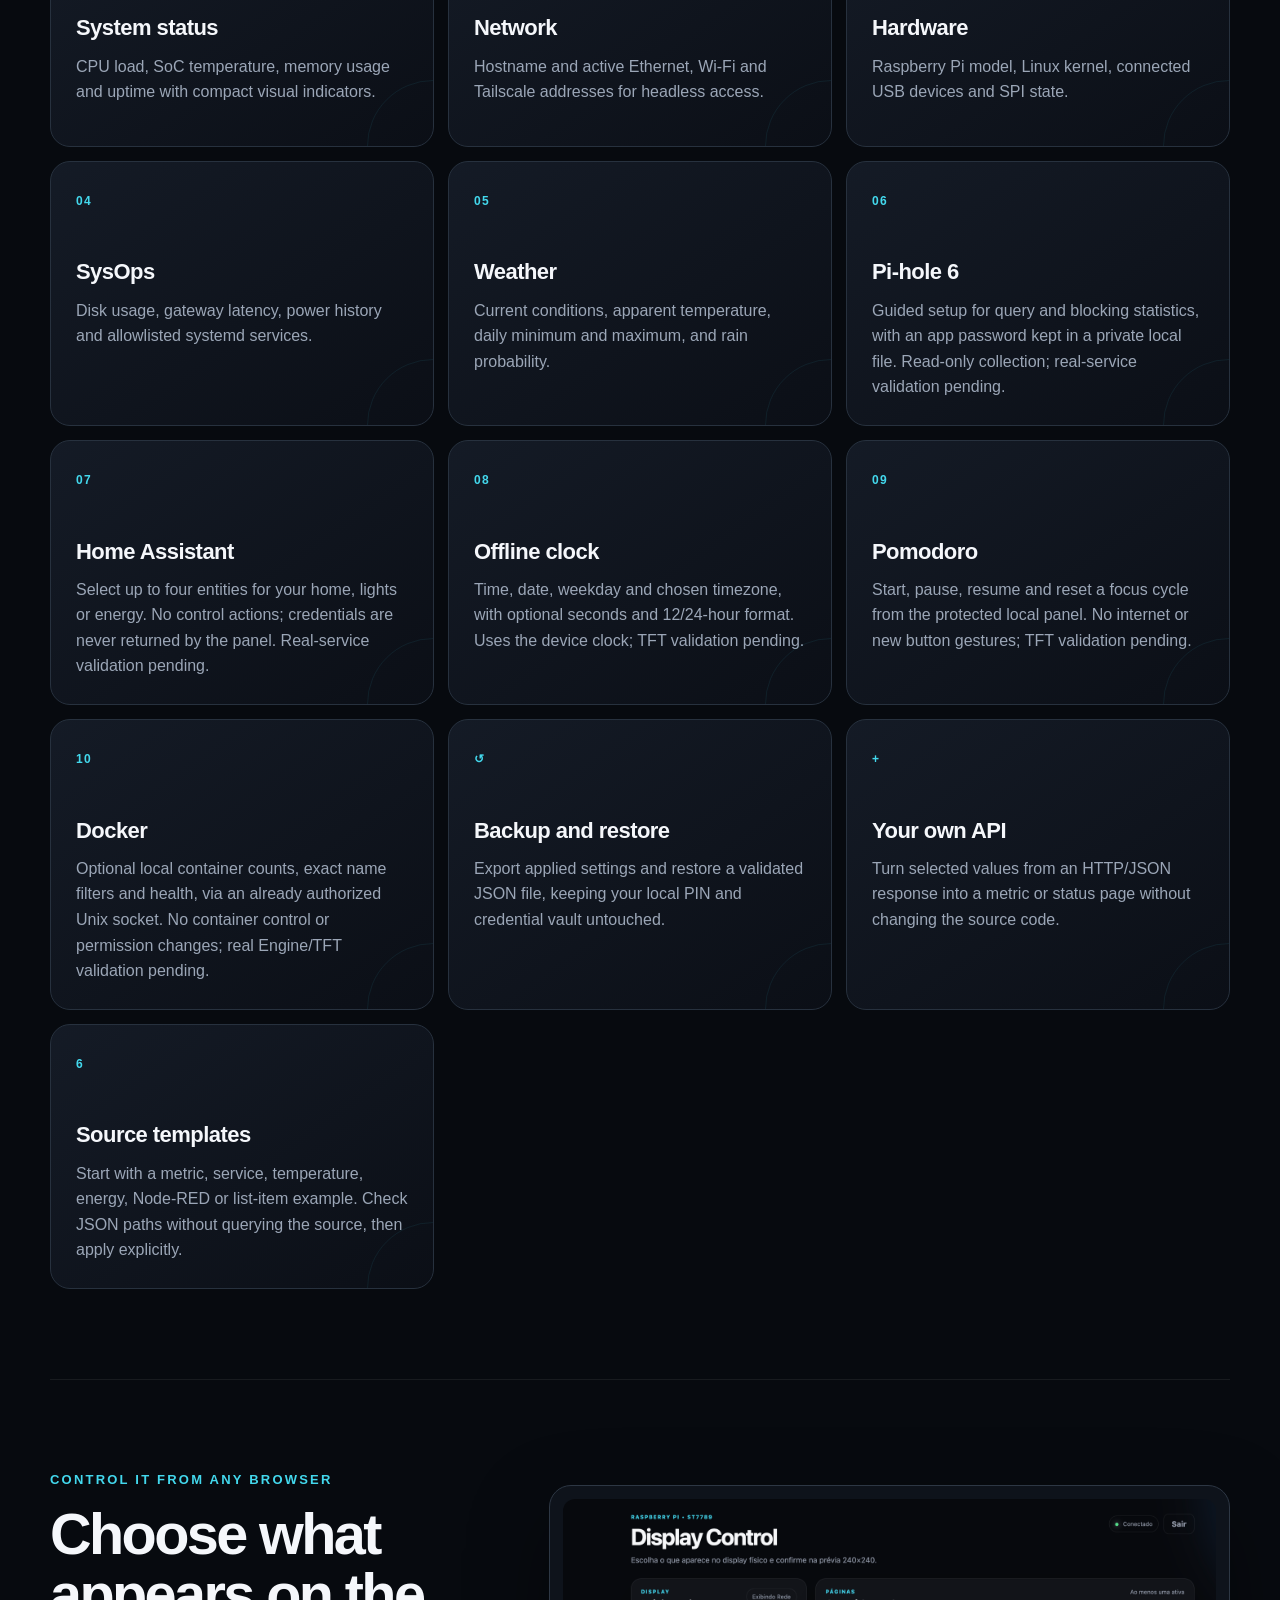
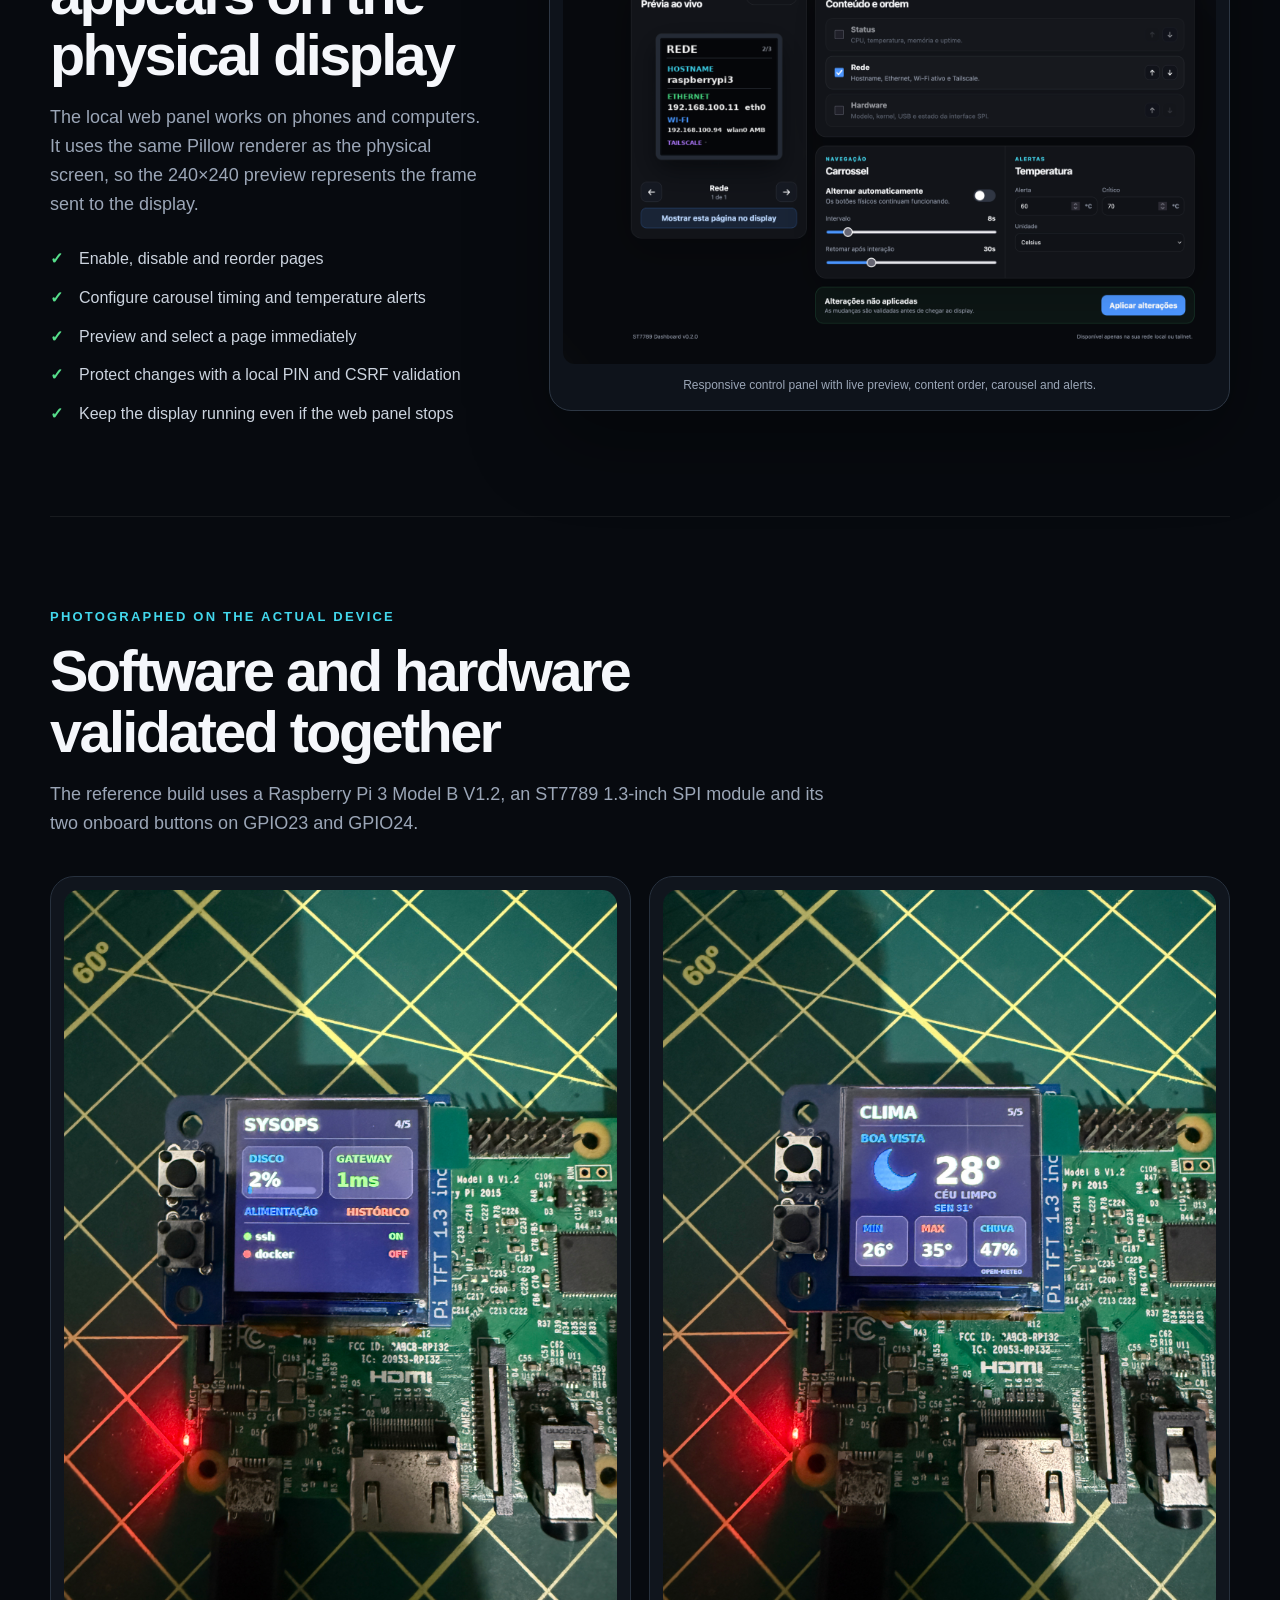
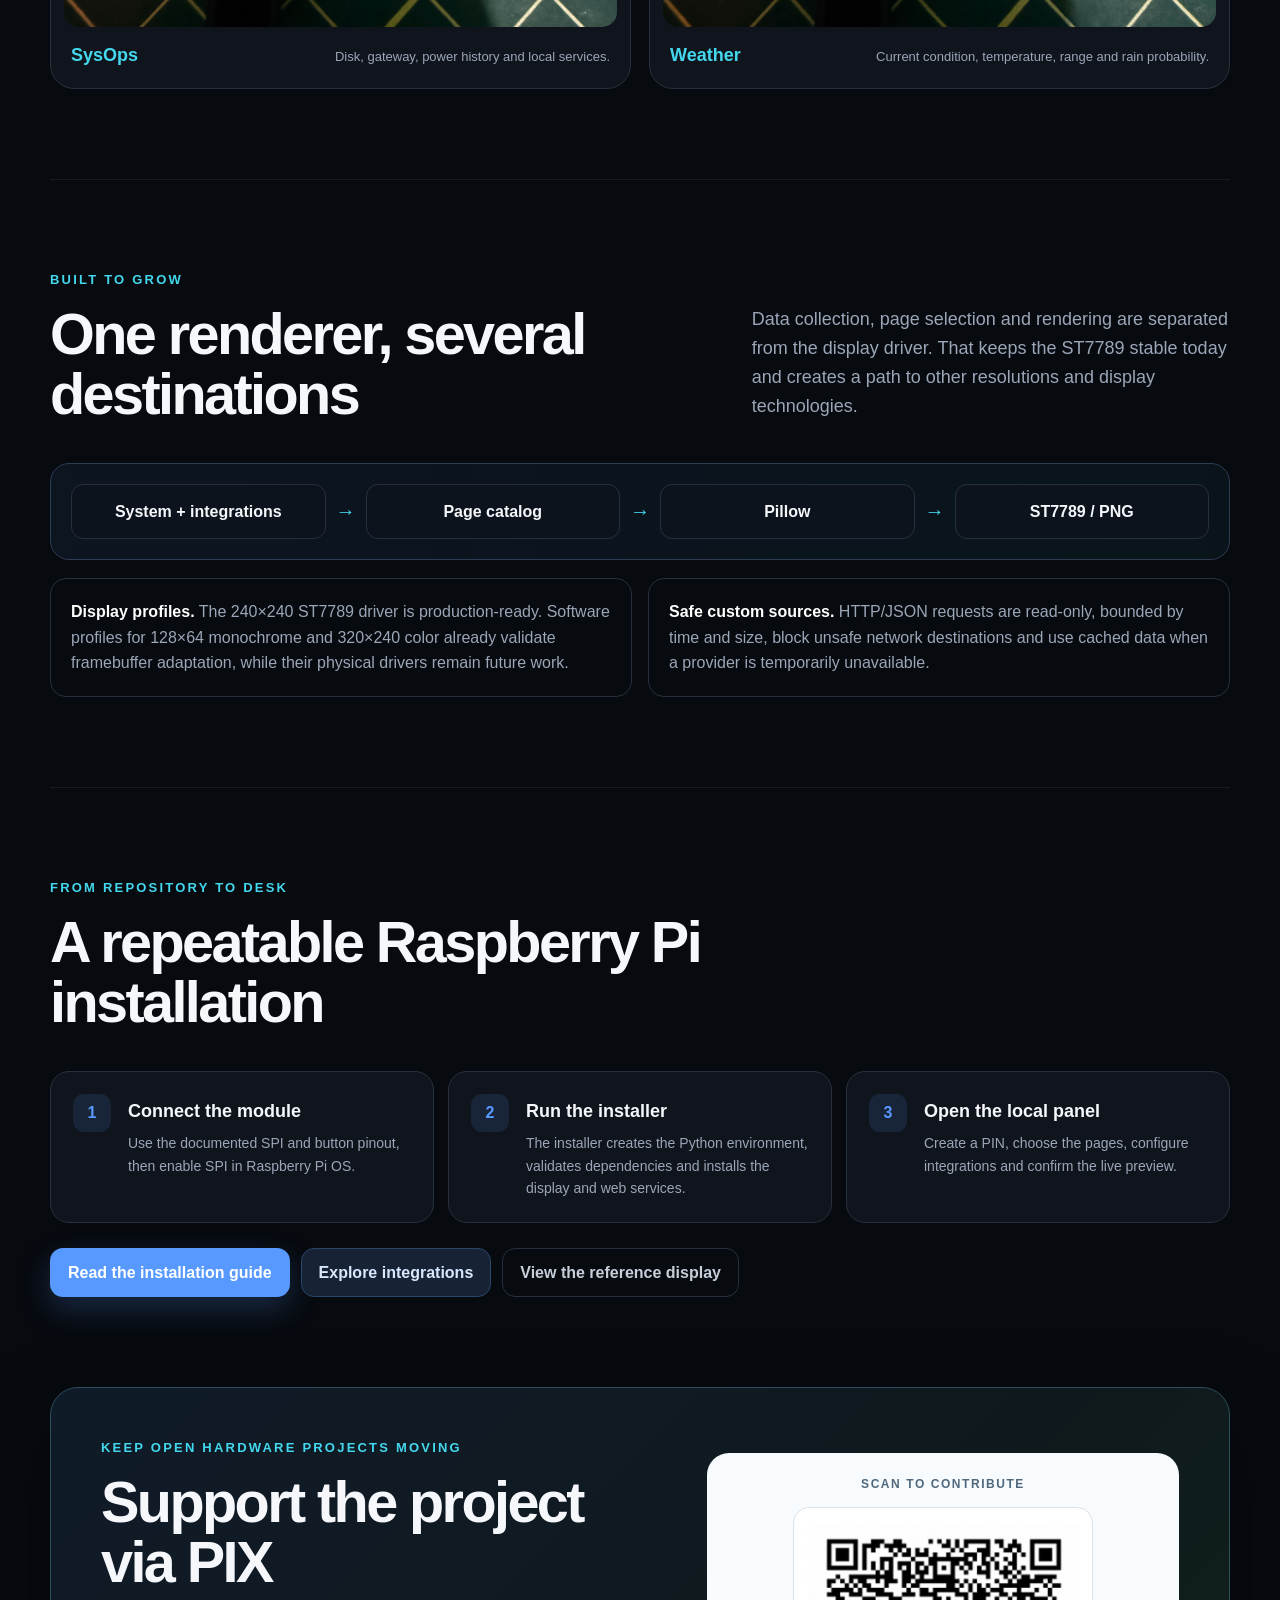
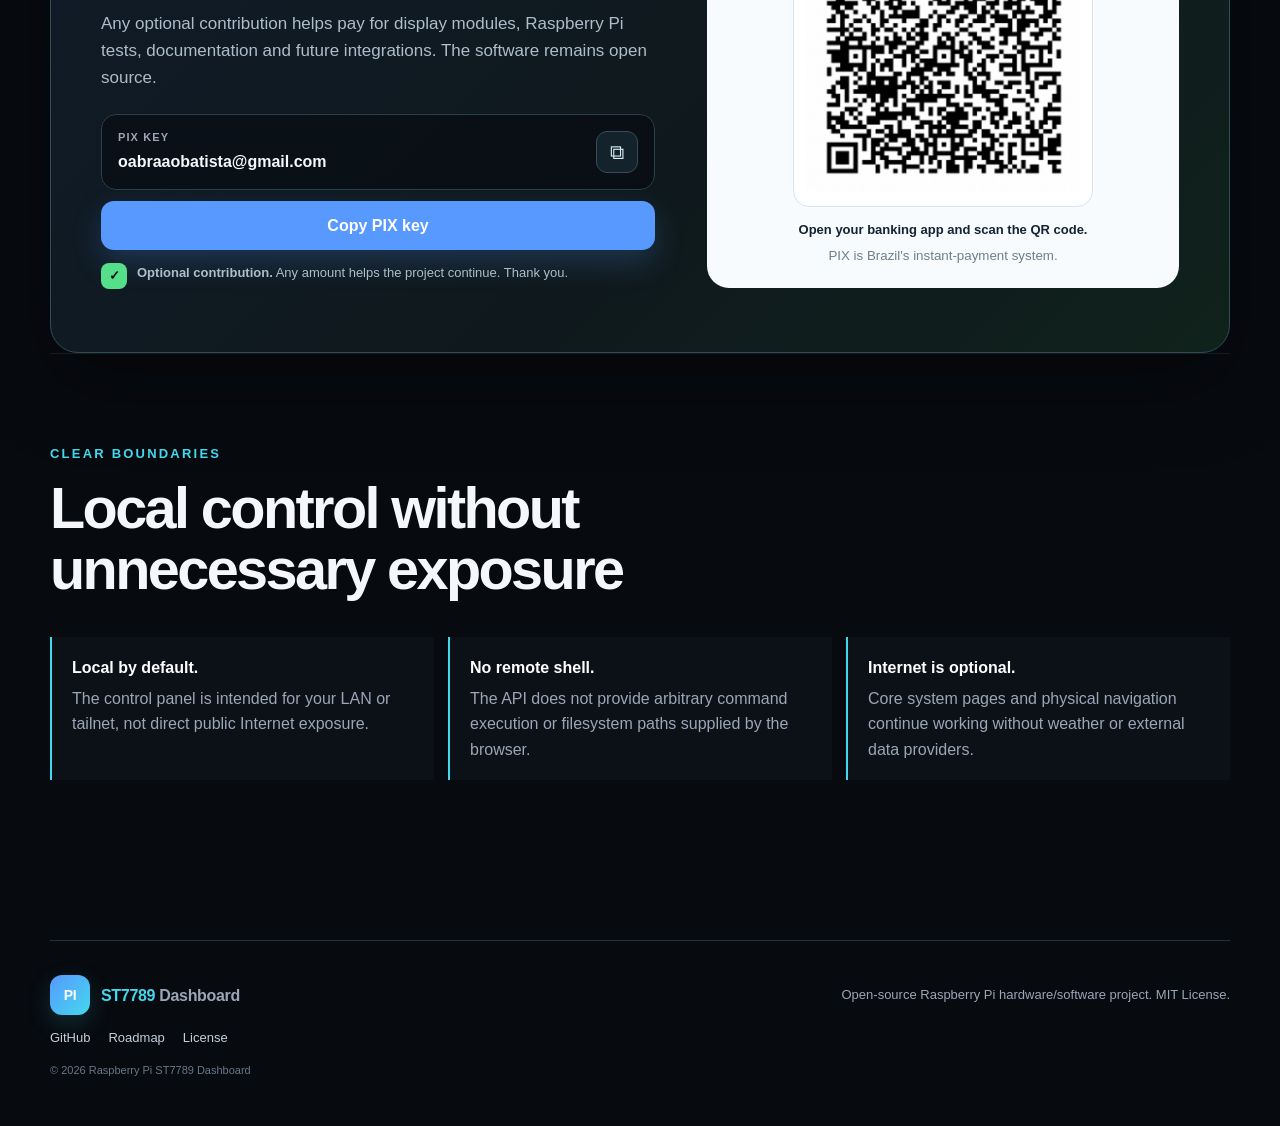
==== commit b339eab7: "feat: add optional read-only local Docker monitor" ====
--- a/site/index.html
+++ b/site/index.html
@@ -22,7 +22,7 @@
     "@context": "https://schema.org",
     "@type": "SoftwareApplication",
     "name": "Raspberry Pi ST7789 Dashboard",
-    "softwareVersion": "0.6.0",
+    "softwareVersion": "0.7.0",
     "applicationCategory": "UtilitiesApplication",
     "operatingSystem": "Raspberry Pi OS",
     "isAccessibleForFree": true,
@@ -62,7 +62,7 @@
     <section class="hero" id="top">
       <div class="hero-copy">
         <div class="status-line"><span class="status-dot"></span><span data-i18n="validated">v0.3.0 validated on real hardware</span></div>
-        <p class="eyebrow" data-i18n="releaseNote">v0.6.0: six HTTP/JSON templates and offline example checks; real-source validation pending</p>
+        <p class="eyebrow" data-i18n="releaseNote">v0.7.0: optional local Docker monitoring, container states and health; real Engine/TFT validation pending</p>
         <p class="eyebrow" data-i18n="eyebrow">A TINY SCREEN WITH A USEFUL JOB</p>
         <h1 data-i18n="heroTitle">Turn your Raspberry Pi into a glanceable system dashboard</h1>
         <p class="hero-lead" data-i18n="heroLead">Monitor CPU, memory, network, hardware, services and weather on a 240×240 ST7789 display. Configure the pages from your phone or computer, while the display keeps working independently.</p>
@@ -74,7 +74,7 @@
         <ul class="trust-row" aria-label="Project highlights">
           <li><span>240×240</span><b data-i18n="trustDisplay">shared physical + web rendering</b></li>
           <li><span>2</span><b data-i18n="trustButtons">physical navigation buttons</b></li>
-          <li><span>100</span><b data-i18n="trustTests">automated tests passing</b></li>
+          <li><span>118</span><b data-i18n="trustTests">automated tests passing</b></li>
         </ul>
       </div>
 
@@ -88,7 +88,7 @@
     </section>
 
     <section class="proof-strip" aria-label="Project capabilities">
-      <article><strong>9</strong><span data-i18n="proofPages">built-in pages</span></article>
+      <article><strong>10</strong><span data-i18n="proofPages">built-in pages</span></article>
       <article><strong>SPI</strong><span data-i18n="proofBus">validated display bus</span></article>
       <article><strong>LAN</strong><span data-i18n="proofLocal">local-first control panel</span></article>
       <article><strong>JSON</strong><span data-i18n="proofCustom">custom data sources</span></article>
@@ -112,6 +112,7 @@
         <article><span class="feature-number">07</span><h3>Home Assistant</h3><p data-i18n="fHomeD">Select up to four entities for your home, lights or energy. No control actions; credentials are never returned by the panel. Real-service validation pending.</p></article>
         <article><span class="feature-number">08</span><h3 data-i18n="fClock">Offline clock</h3><p data-i18n="fClockD">Time, date, weekday and chosen timezone, with optional seconds and 12/24-hour format. Uses the device clock; TFT validation pending.</p></article>
         <article><span class="feature-number">09</span><h3 data-i18n="fPomodoro">Pomodoro</h3><p data-i18n="fPomodoroD">Start, pause, resume and reset a focus cycle from the protected local panel. No internet or new button gestures; TFT validation pending.</p></article>
+        <article><span class="feature-number">10</span><h3>Docker</h3><p data-i18n="fDockerD">Optional local container counts, exact name filters and health, via an already authorized Unix socket. No container control or permission changes; real Engine/TFT validation pending.</p></article>
         <article><span class="feature-number">↺</span><h3 data-i18n="fBackup">Backup and restore</h3><p data-i18n="fBackupD">Export applied settings and restore a validated JSON file, keeping your local PIN and credential vault untouched.</p></article>
         <article><span class="feature-number">+</span><h3 data-i18n="fCustom">Your own API</h3><p data-i18n="fCustomD">Turn selected values from an HTTP/JSON response into a metric or status page without changing the source code.</p></article>
         <article><span class="feature-number">6</span><h3 data-i18n="fTemplates">Source templates</h3><p data-i18n="fTemplatesD">Start with a metric, service, temperature, energy, Node-RED or list-item example. Check JSON paths without querying the source, then apply explicitly.</p></article>
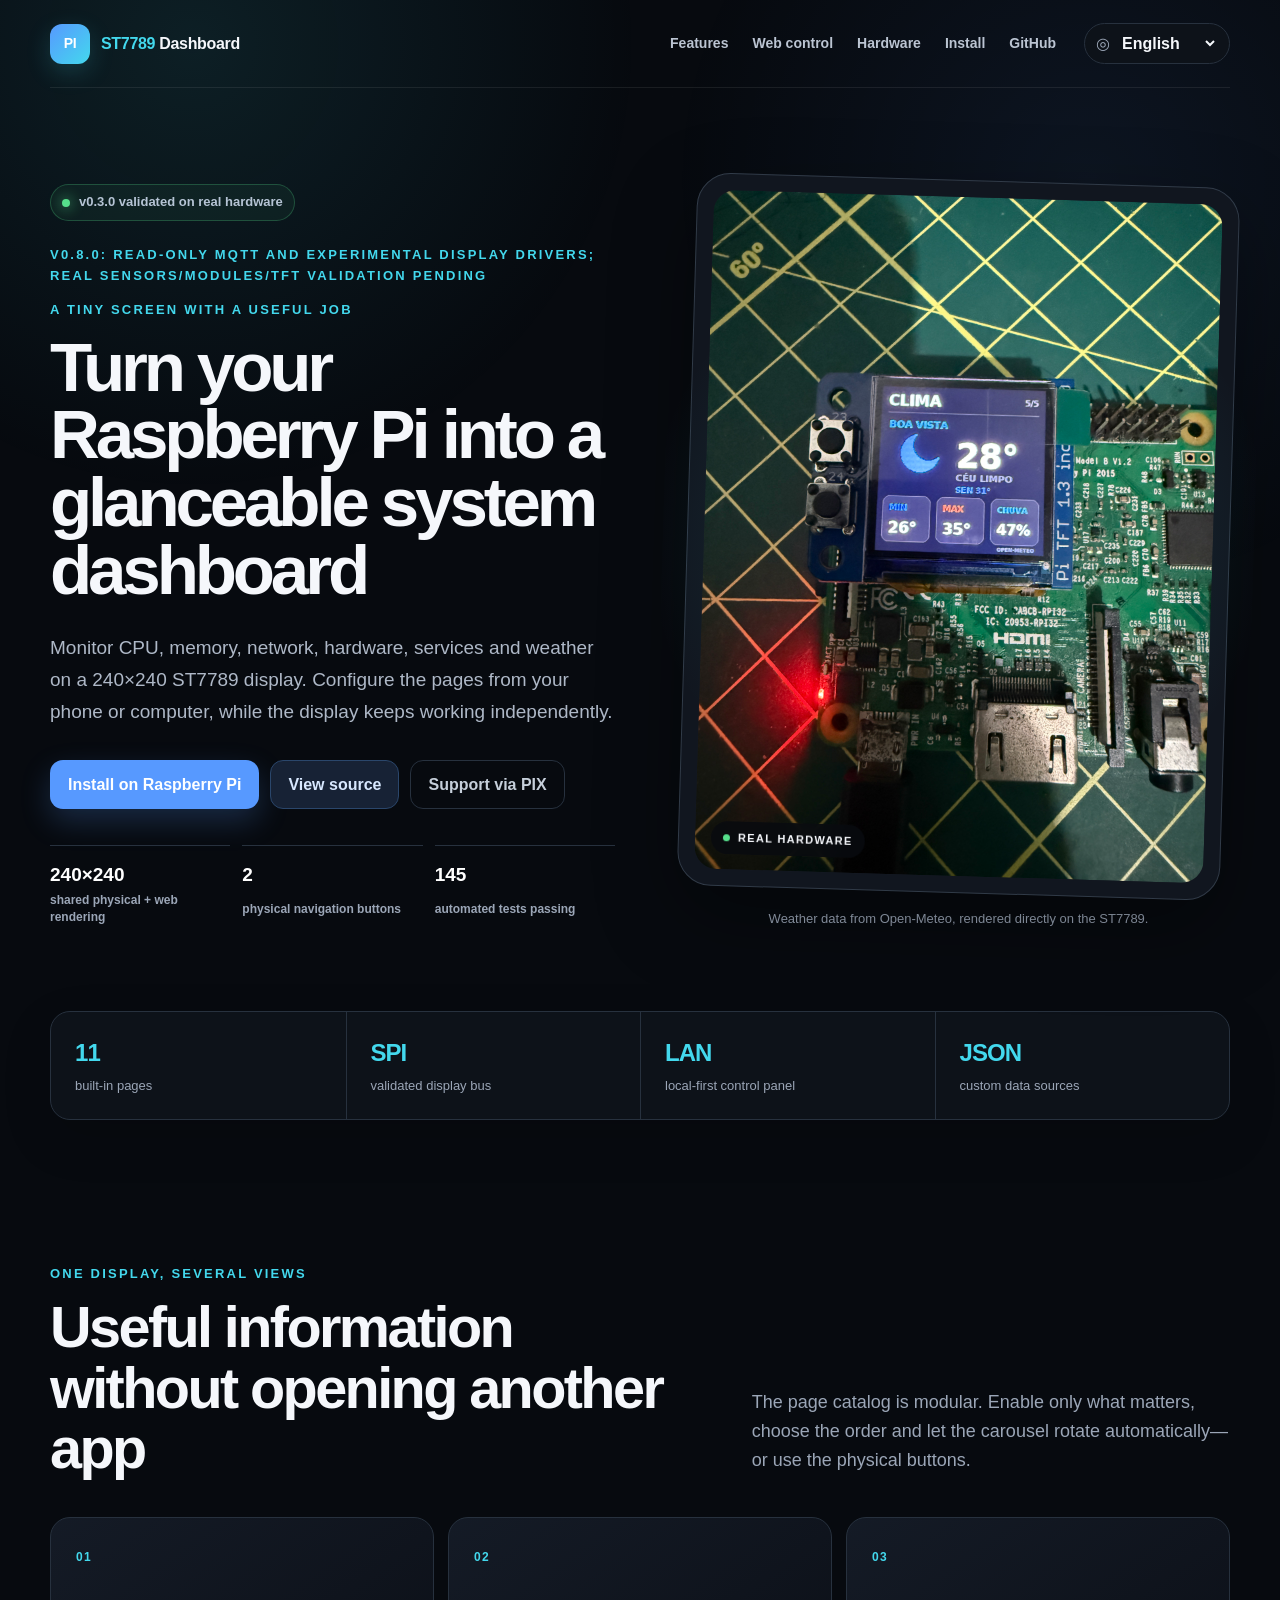
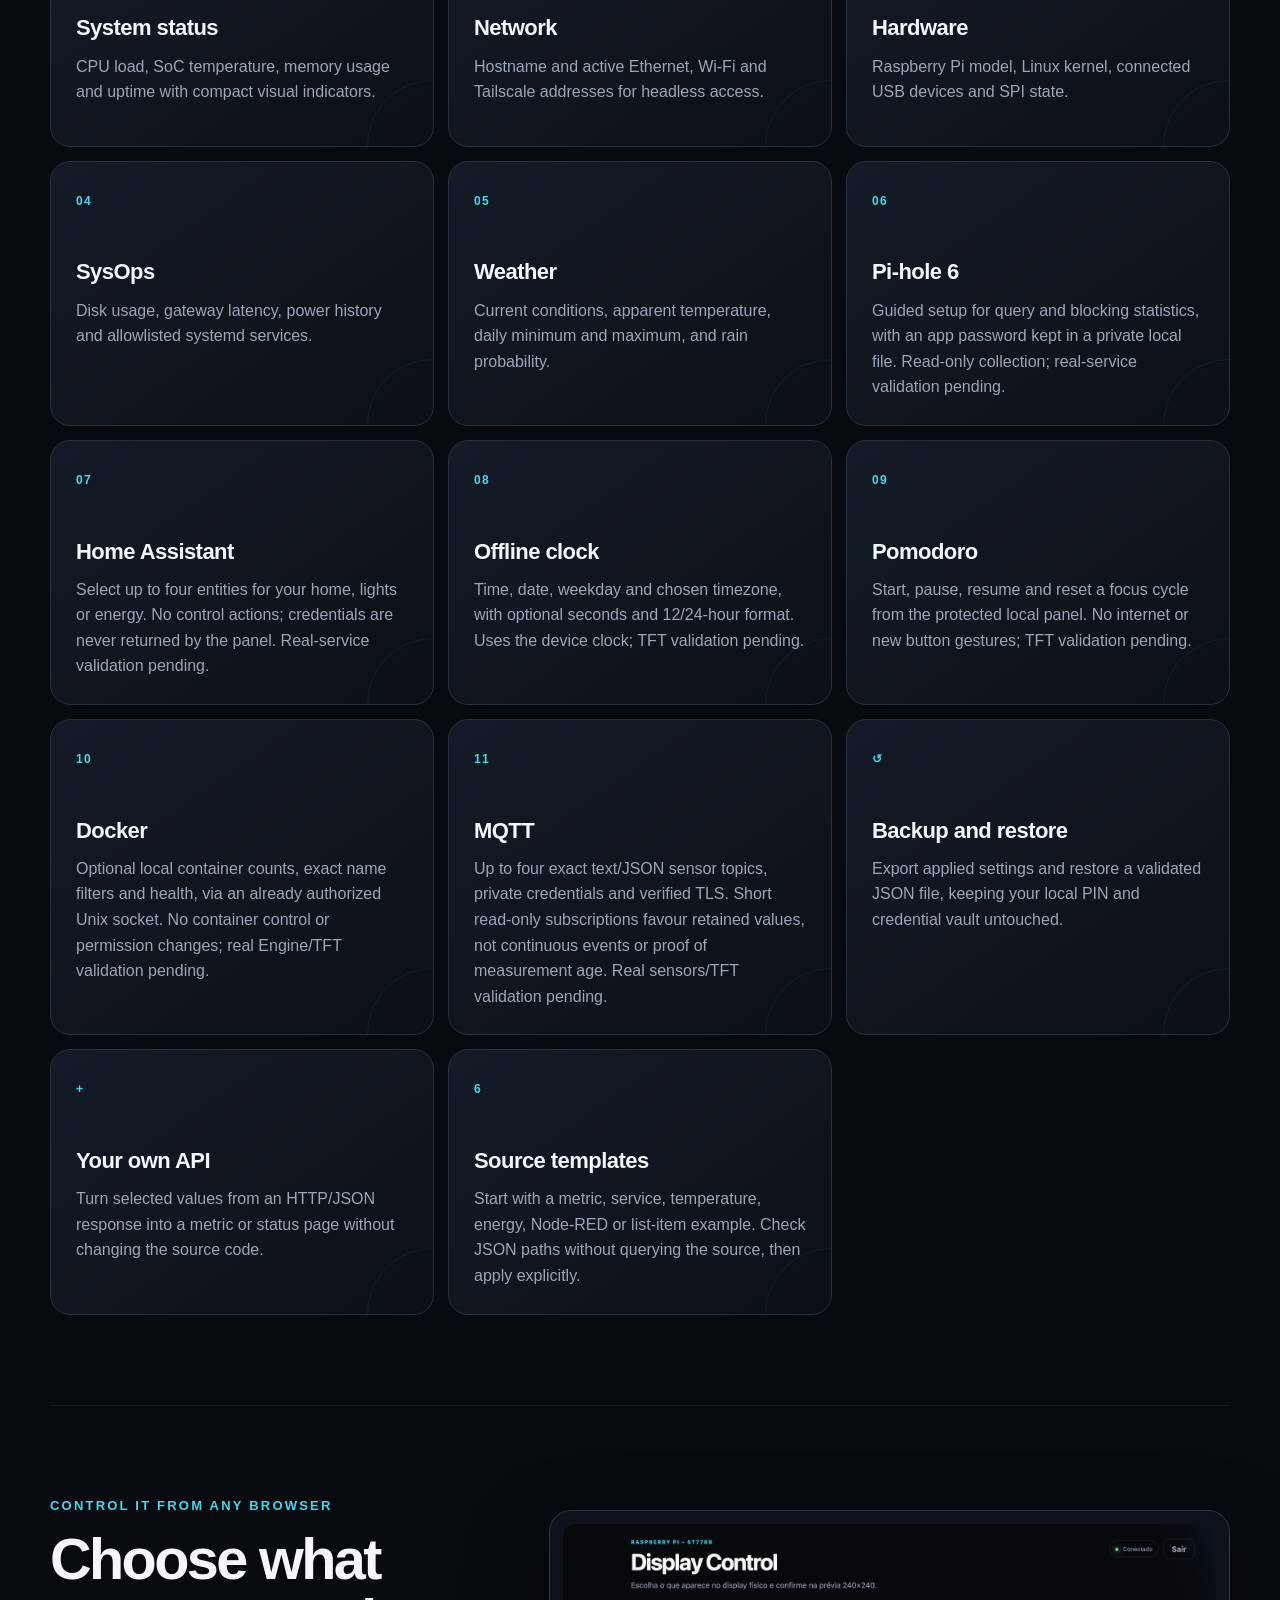
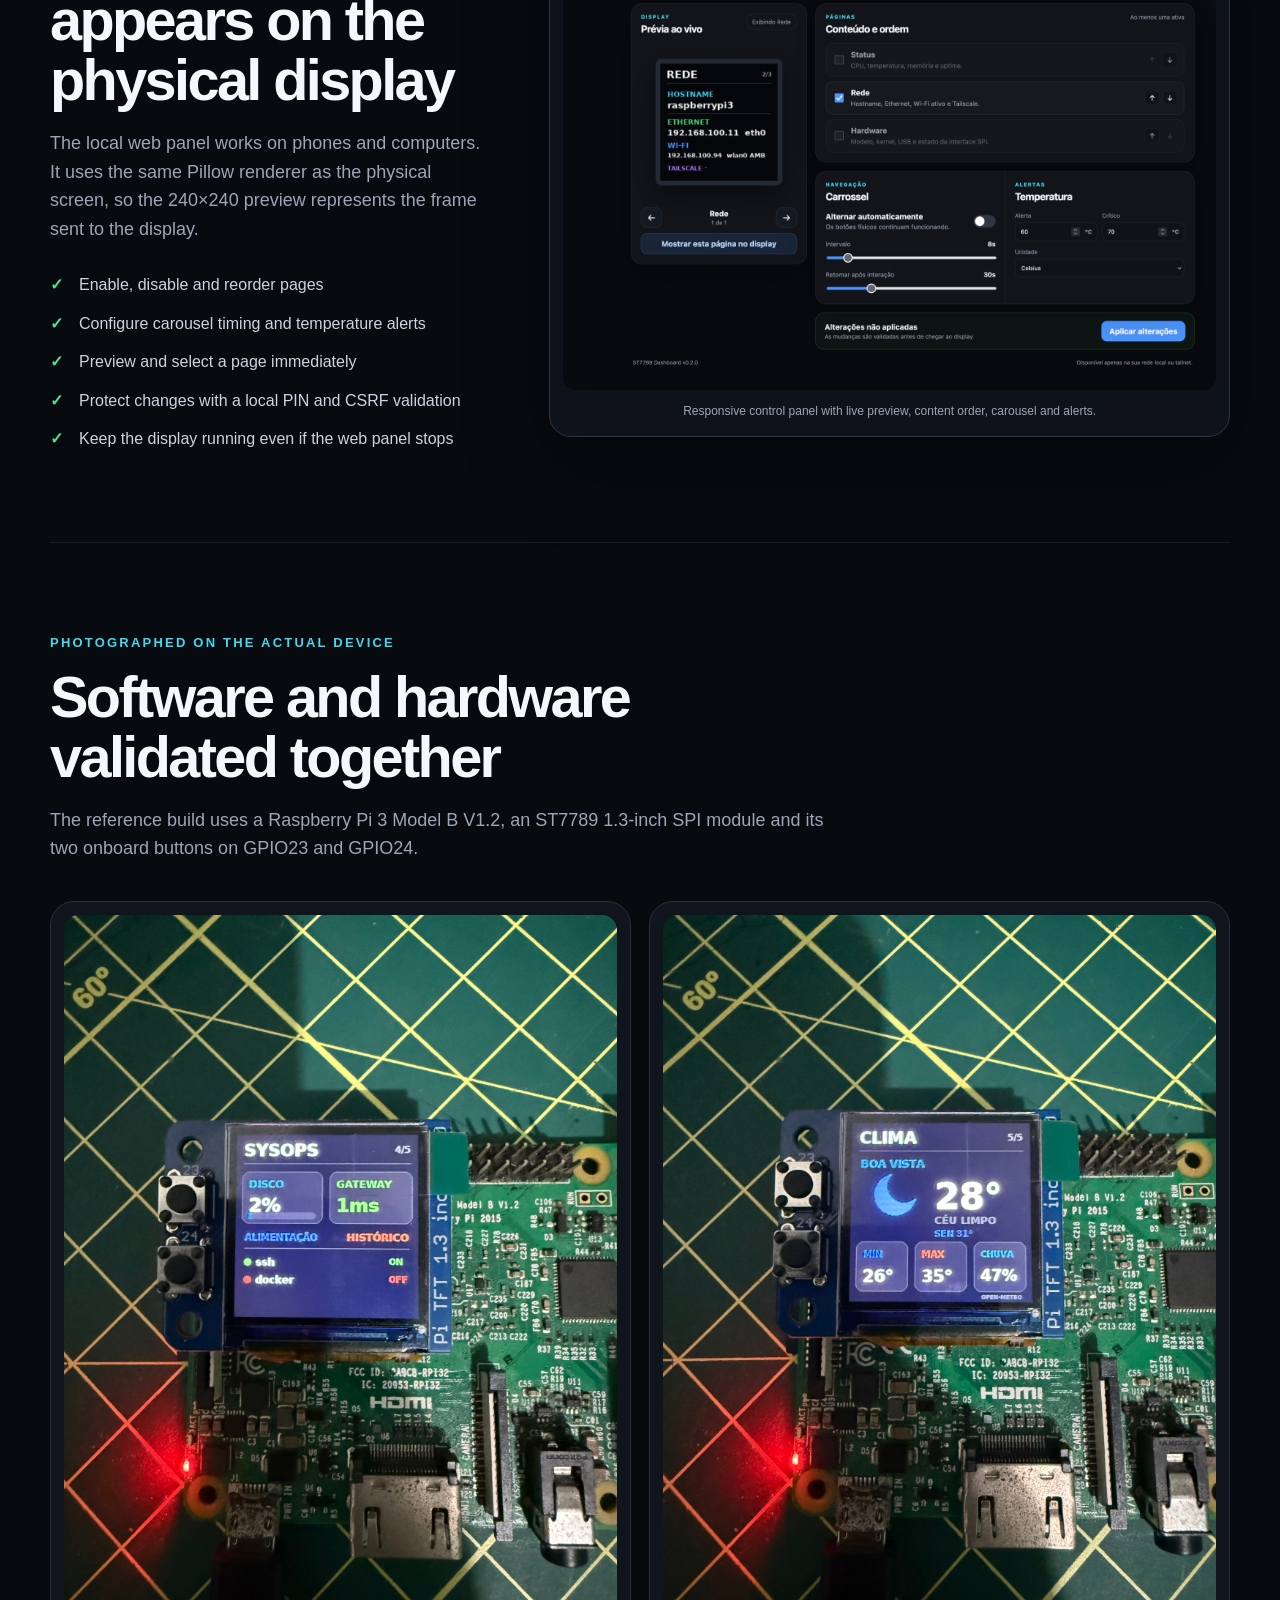
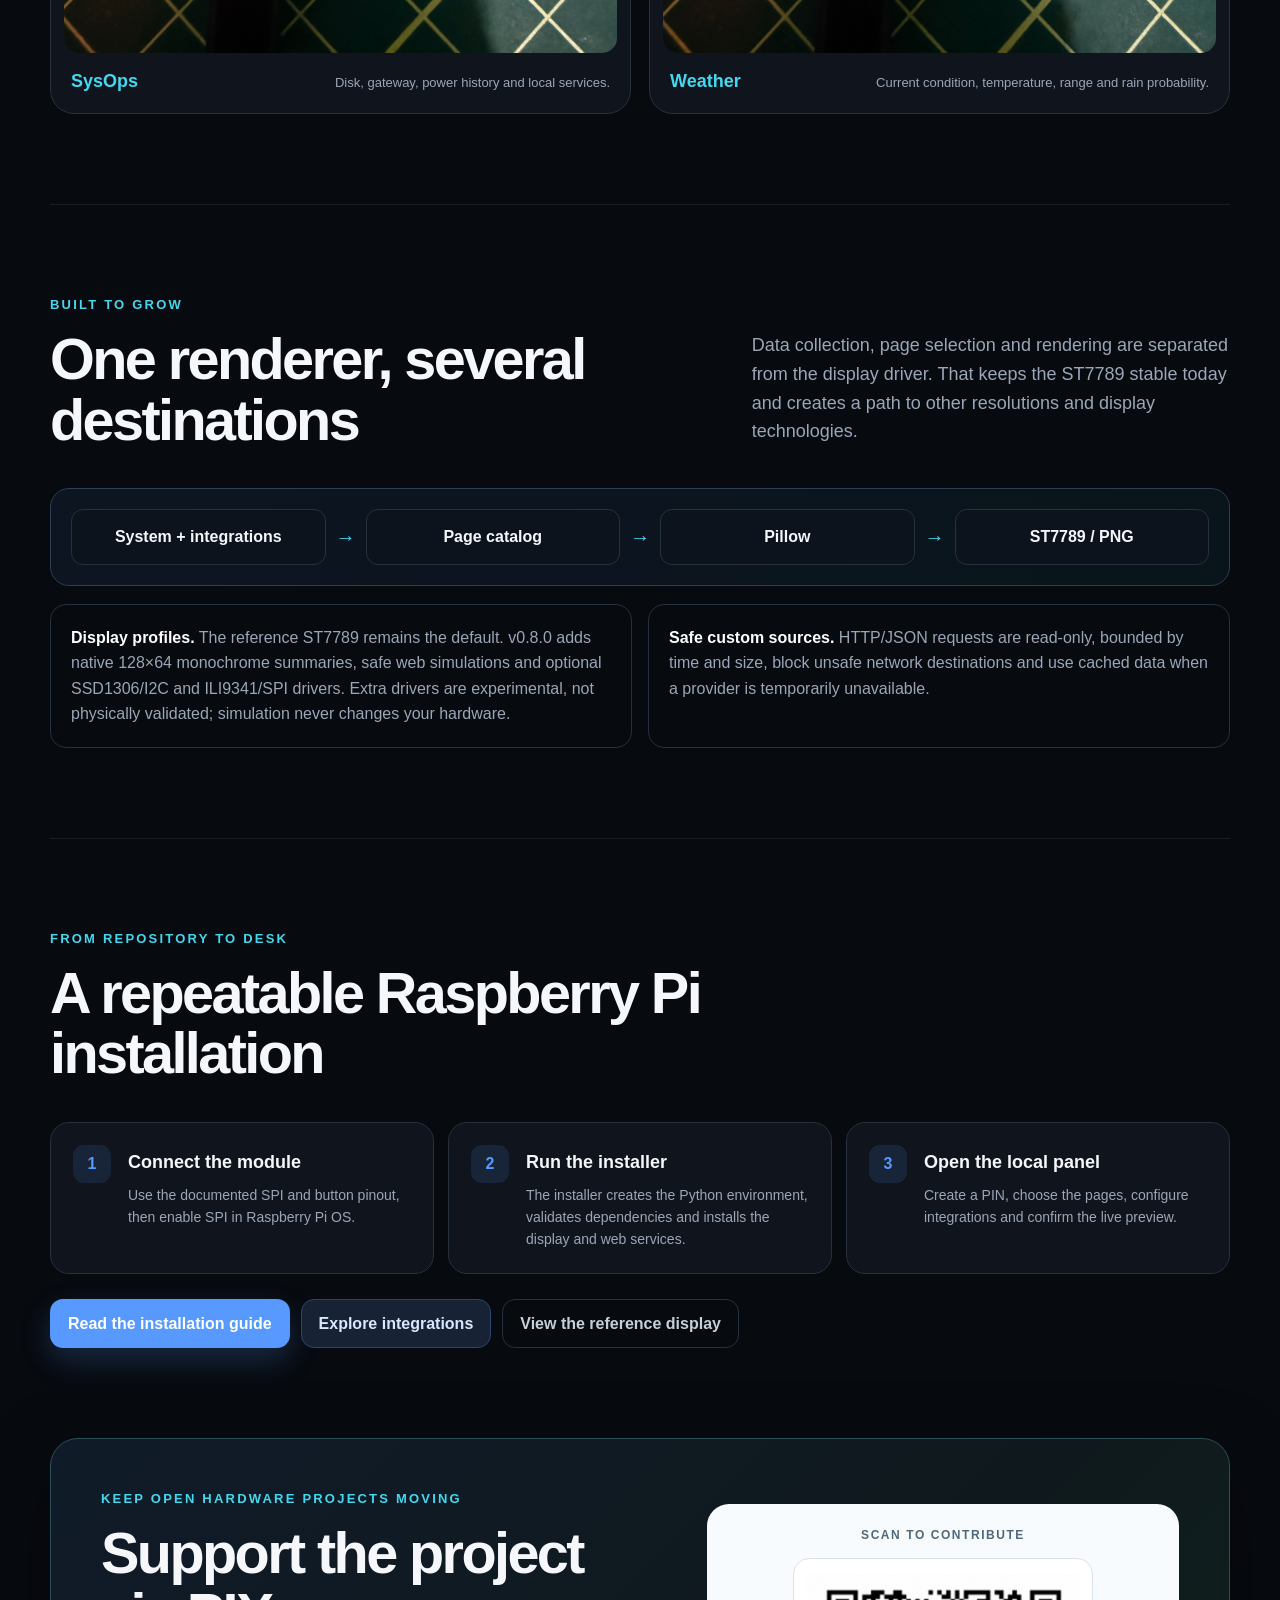
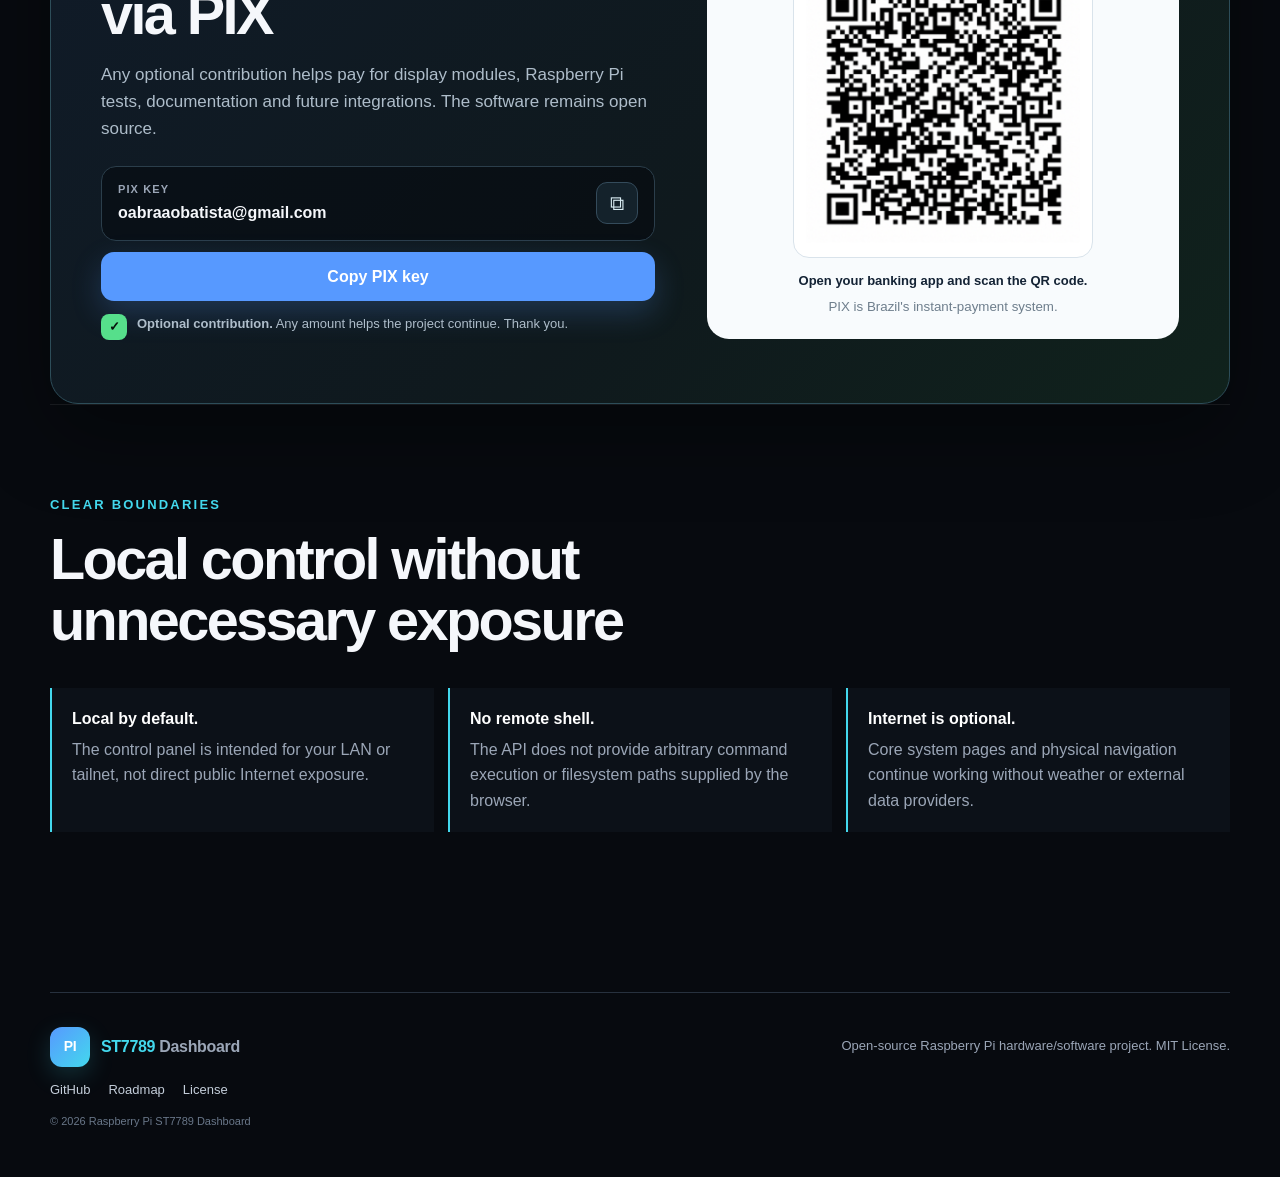
==== commit 90902db6: "feat: add read-only MQTT and experimental display compatibility" ====
--- a/site/index.html
+++ b/site/index.html
@@ -22,7 +22,7 @@
     "@context": "https://schema.org",
     "@type": "SoftwareApplication",
     "name": "Raspberry Pi ST7789 Dashboard",
-    "softwareVersion": "0.7.0",
+    "softwareVersion": "0.8.0",
     "applicationCategory": "UtilitiesApplication",
     "operatingSystem": "Raspberry Pi OS",
     "isAccessibleForFree": true,
@@ -62,7 +62,7 @@
     <section class="hero" id="top">
       <div class="hero-copy">
         <div class="status-line"><span class="status-dot"></span><span data-i18n="validated">v0.3.0 validated on real hardware</span></div>
-        <p class="eyebrow" data-i18n="releaseNote">v0.7.0: optional local Docker monitoring, container states and health; real Engine/TFT validation pending</p>
+        <p class="eyebrow" data-i18n="releaseNote">v0.8.0: read-only MQTT and experimental display drivers; real sensors/modules/TFT validation pending</p>
         <p class="eyebrow" data-i18n="eyebrow">A TINY SCREEN WITH A USEFUL JOB</p>
         <h1 data-i18n="heroTitle">Turn your Raspberry Pi into a glanceable system dashboard</h1>
         <p class="hero-lead" data-i18n="heroLead">Monitor CPU, memory, network, hardware, services and weather on a 240×240 ST7789 display. Configure the pages from your phone or computer, while the display keeps working independently.</p>
@@ -74,7 +74,7 @@
         <ul class="trust-row" aria-label="Project highlights">
           <li><span>240×240</span><b data-i18n="trustDisplay">shared physical + web rendering</b></li>
           <li><span>2</span><b data-i18n="trustButtons">physical navigation buttons</b></li>
-          <li><span>118</span><b data-i18n="trustTests">automated tests passing</b></li>
+          <li><span>145</span><b data-i18n="trustTests">automated tests passing</b></li>
         </ul>
       </div>
 
@@ -88,7 +88,7 @@
     </section>
 
     <section class="proof-strip" aria-label="Project capabilities">
-      <article><strong>10</strong><span data-i18n="proofPages">built-in pages</span></article>
+      <article><strong>11</strong><span data-i18n="proofPages">built-in pages</span></article>
       <article><strong>SPI</strong><span data-i18n="proofBus">validated display bus</span></article>
       <article><strong>LAN</strong><span data-i18n="proofLocal">local-first control panel</span></article>
       <article><strong>JSON</strong><span data-i18n="proofCustom">custom data sources</span></article>
@@ -113,6 +113,7 @@
         <article><span class="feature-number">08</span><h3 data-i18n="fClock">Offline clock</h3><p data-i18n="fClockD">Time, date, weekday and chosen timezone, with optional seconds and 12/24-hour format. Uses the device clock; TFT validation pending.</p></article>
         <article><span class="feature-number">09</span><h3 data-i18n="fPomodoro">Pomodoro</h3><p data-i18n="fPomodoroD">Start, pause, resume and reset a focus cycle from the protected local panel. No internet or new button gestures; TFT validation pending.</p></article>
         <article><span class="feature-number">10</span><h3>Docker</h3><p data-i18n="fDockerD">Optional local container counts, exact name filters and health, via an already authorized Unix socket. No container control or permission changes; real Engine/TFT validation pending.</p></article>
+        <article><span class="feature-number">11</span><h3>MQTT</h3><p data-i18n="fMqttD">Up to four exact text/JSON sensor topics, private credentials and verified TLS. Short read-only subscriptions favour retained values, not continuous events or proof of measurement age. Real sensors/TFT validation pending.</p></article>
         <article><span class="feature-number">↺</span><h3 data-i18n="fBackup">Backup and restore</h3><p data-i18n="fBackupD">Export applied settings and restore a validated JSON file, keeping your local PIN and credential vault untouched.</p></article>
         <article><span class="feature-number">+</span><h3 data-i18n="fCustom">Your own API</h3><p data-i18n="fCustomD">Turn selected values from an HTTP/JSON response into a metric or status page without changing the source code.</p></article>
         <article><span class="feature-number">6</span><h3 data-i18n="fTemplates">Source templates</h3><p data-i18n="fTemplatesD">Start with a metric, service, temperature, energy, Node-RED or list-item example. Check JSON paths without querying the source, then apply explicitly.</p></article>
@@ -165,7 +166,7 @@
         <span data-i18n="flowData">System + integrations</span><b>→</b><span data-i18n="flowPages">Page catalog</span><b>→</b><span>Pillow</span><b>→</b><span>ST7789 / PNG</span>
       </div>
       <div class="architecture-notes">
-        <p><strong data-i18n="profilesTitle">Display profiles.</strong> <span data-i18n="profilesText">The 240×240 ST7789 driver is production-ready. Software profiles for 128×64 monochrome and 320×240 color already validate framebuffer adaptation, while their physical drivers remain future work.</span></p>
+        <p><strong data-i18n="profilesTitle">Display profiles.</strong> <span data-i18n="profilesText">The reference ST7789 remains the default. v0.8.0 adds native 128×64 monochrome summaries, safe web simulations and optional SSD1306/I2C and ILI9341/SPI drivers. Extra drivers are experimental, not physically validated; simulation never changes your hardware.</span></p>
         <p><strong data-i18n="safeTitle">Safe custom sources.</strong> <span data-i18n="safeText">HTTP/JSON requests are read-only, bounded by time and size, block unsafe network destinations and use cached data when a provider is temporarily unavailable.</span></p>
       </div>
     </section>
@@ -224,6 +225,6 @@
     <small>© <span id="year">2026</span> Raspberry Pi ST7789 Dashboard</small>
   </footer>
 
-  <script src="./app.js" defer></script>
+  <script src="./app.js?v=0.8.0" defer></script>
 </body>
 </html>
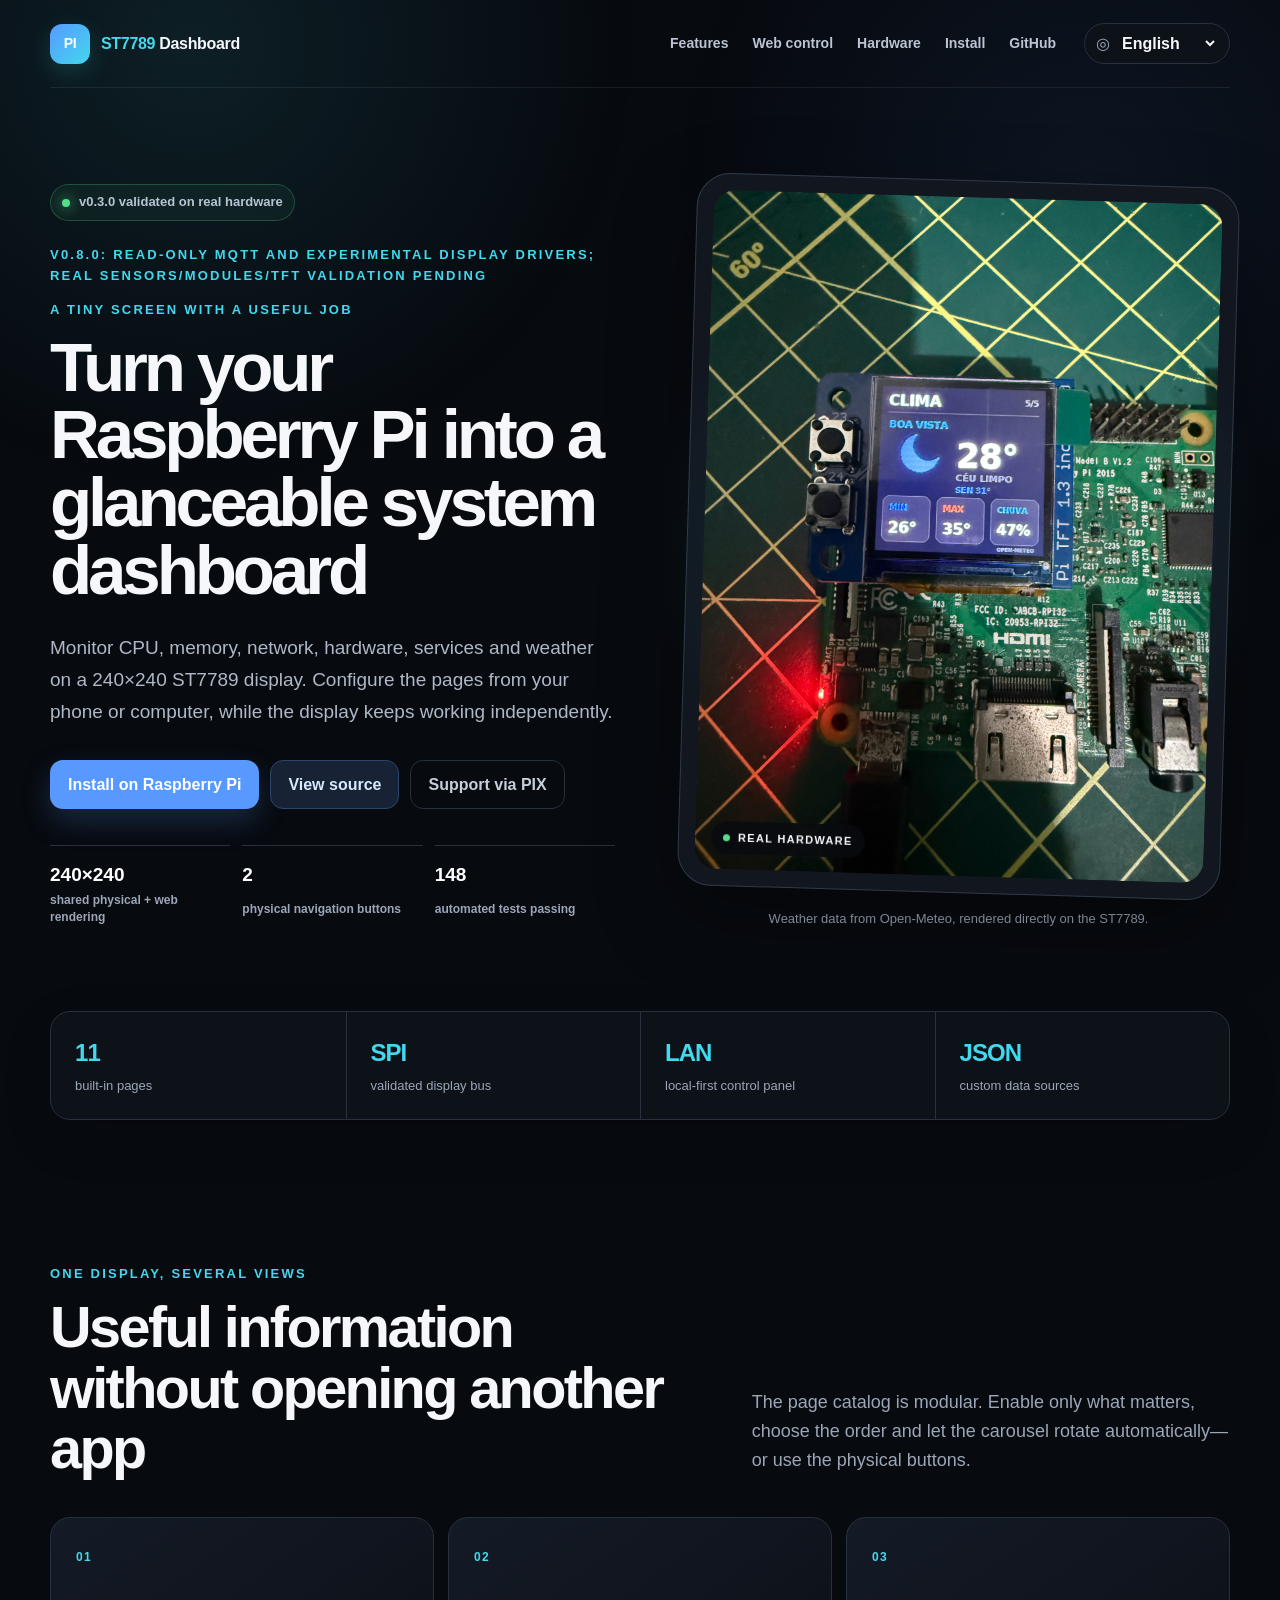
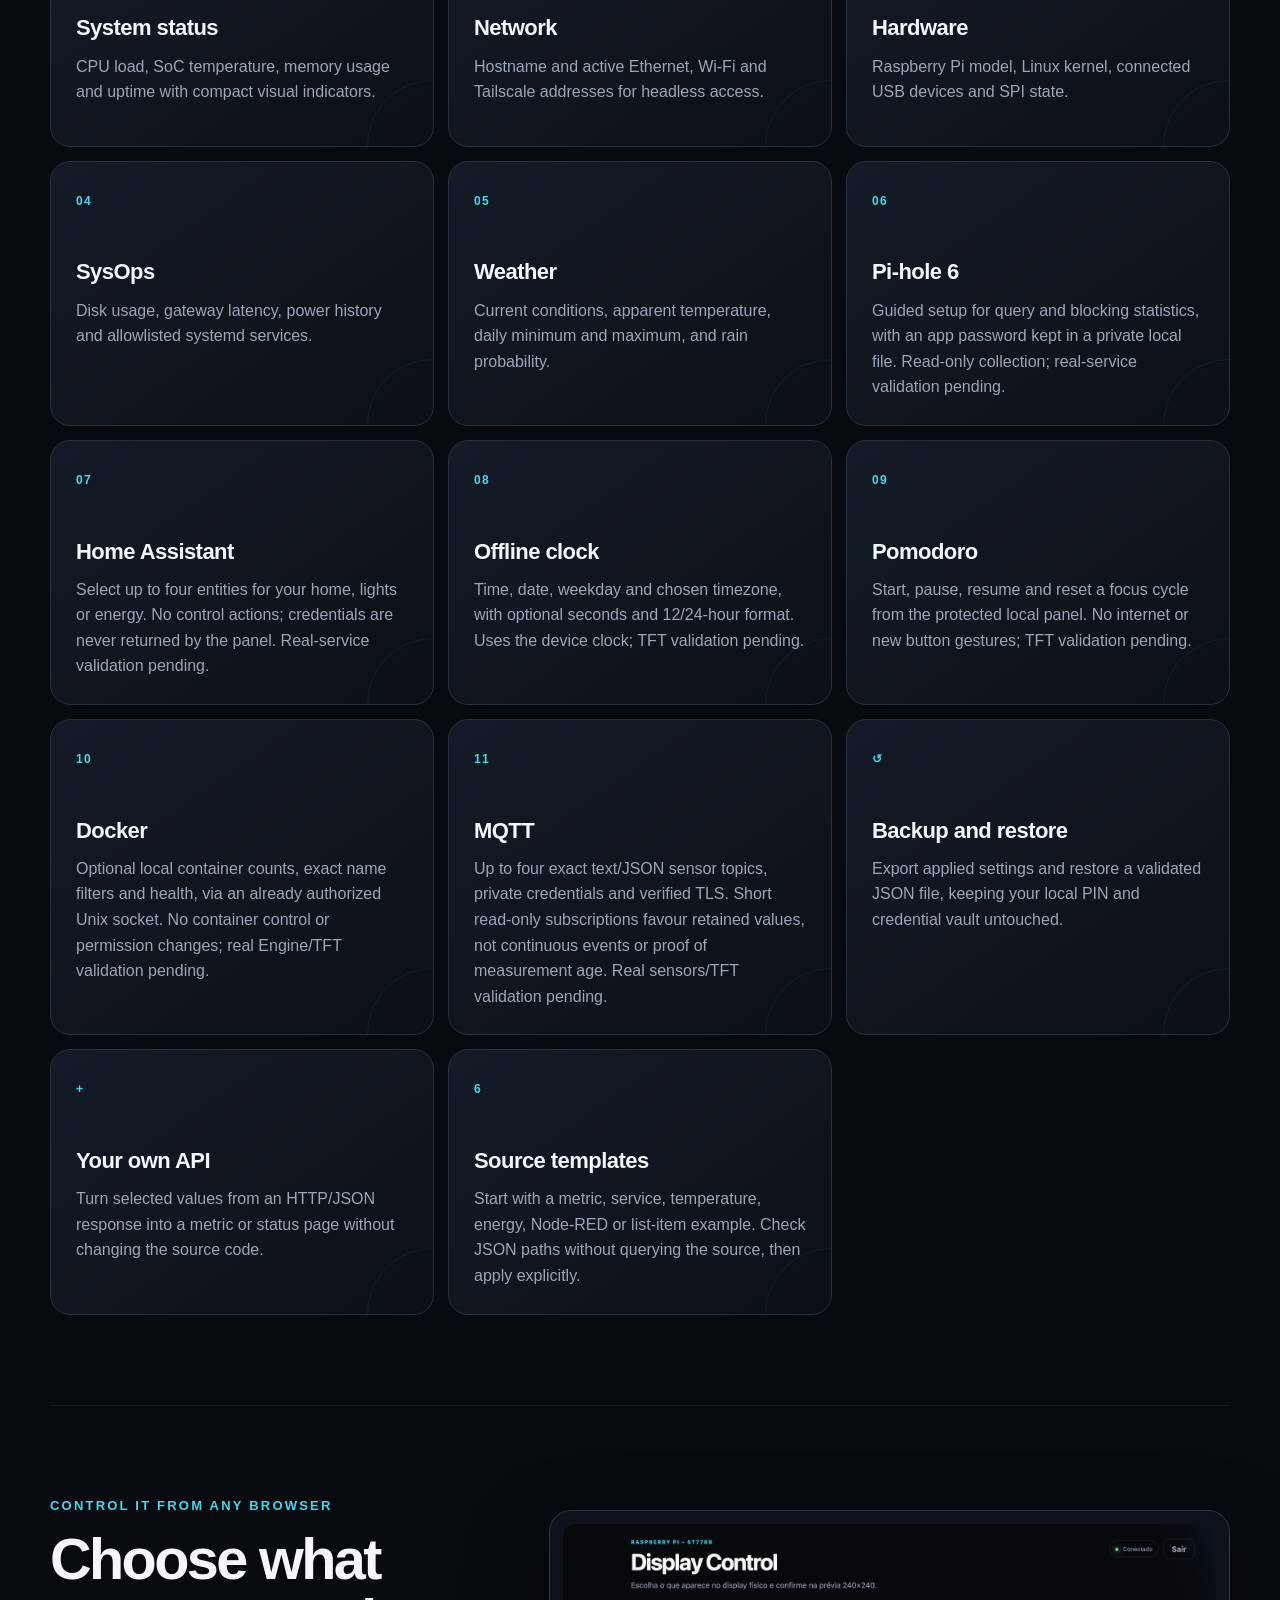
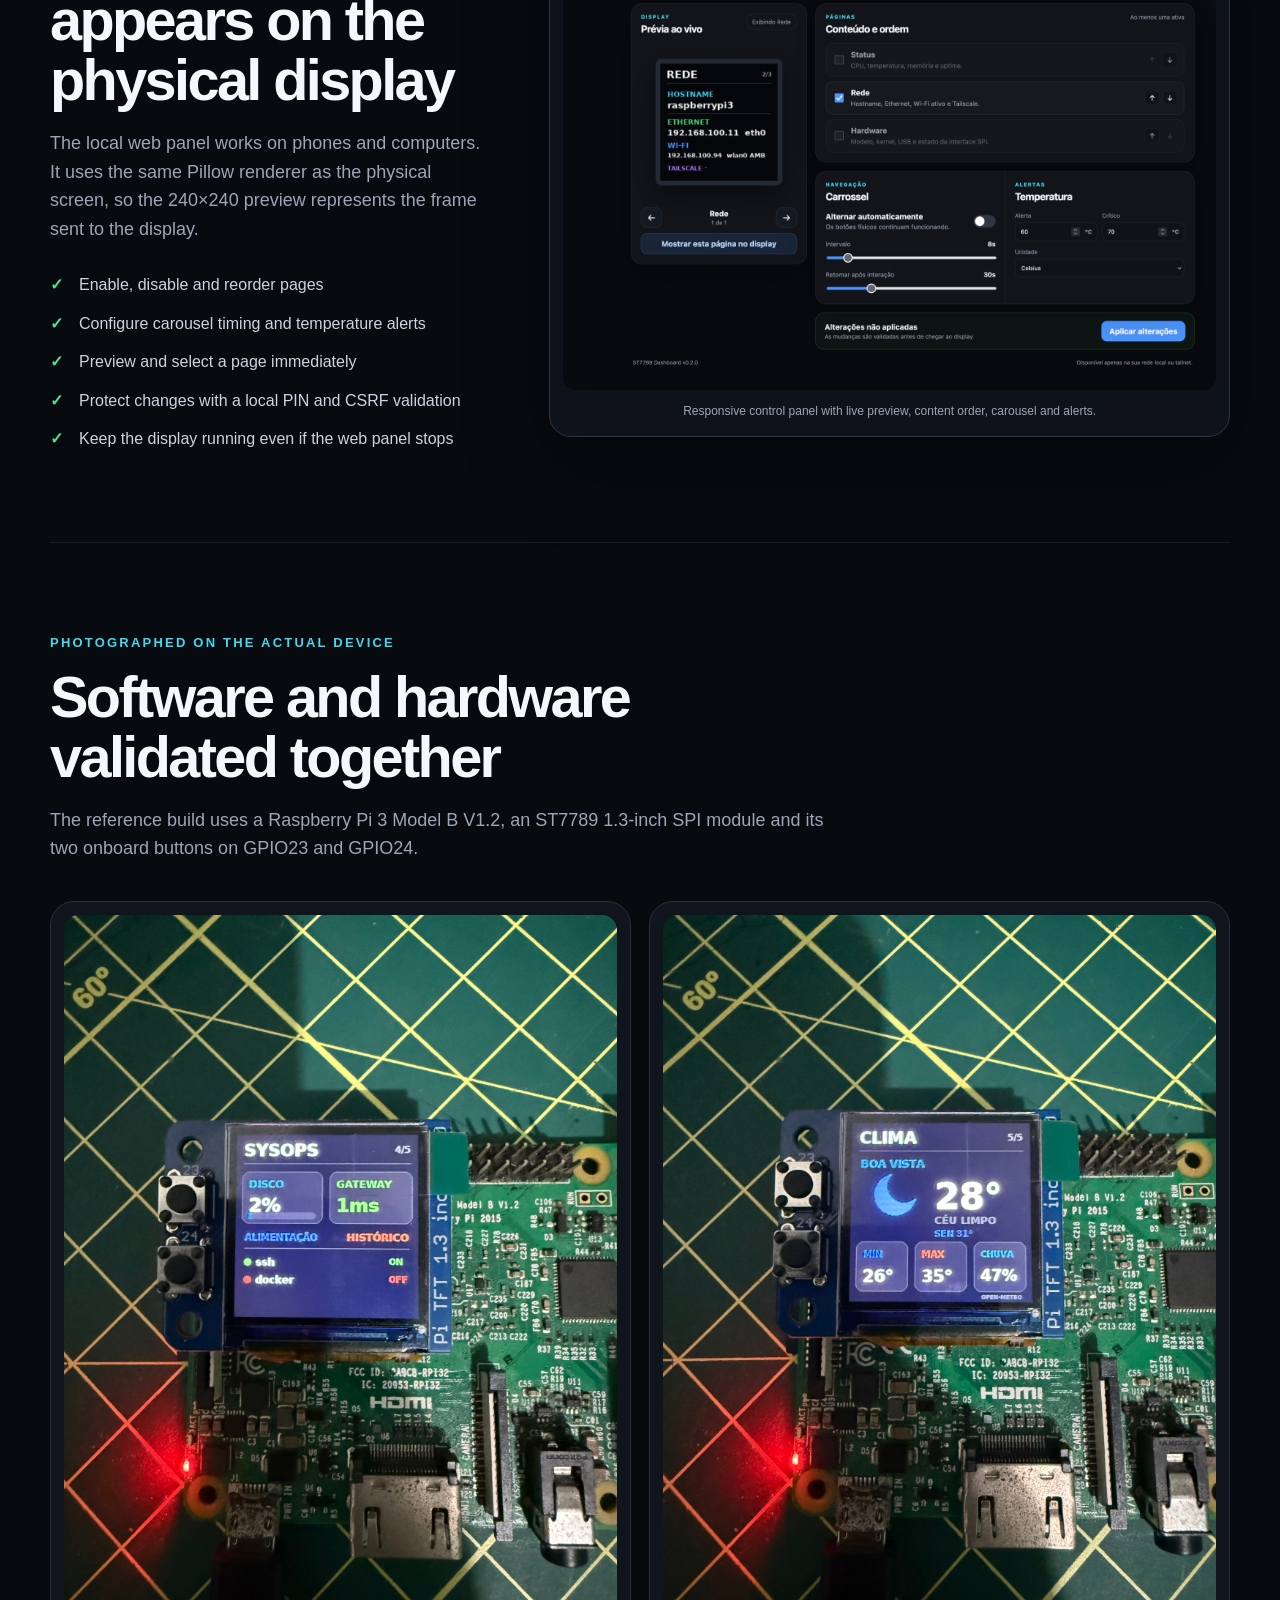
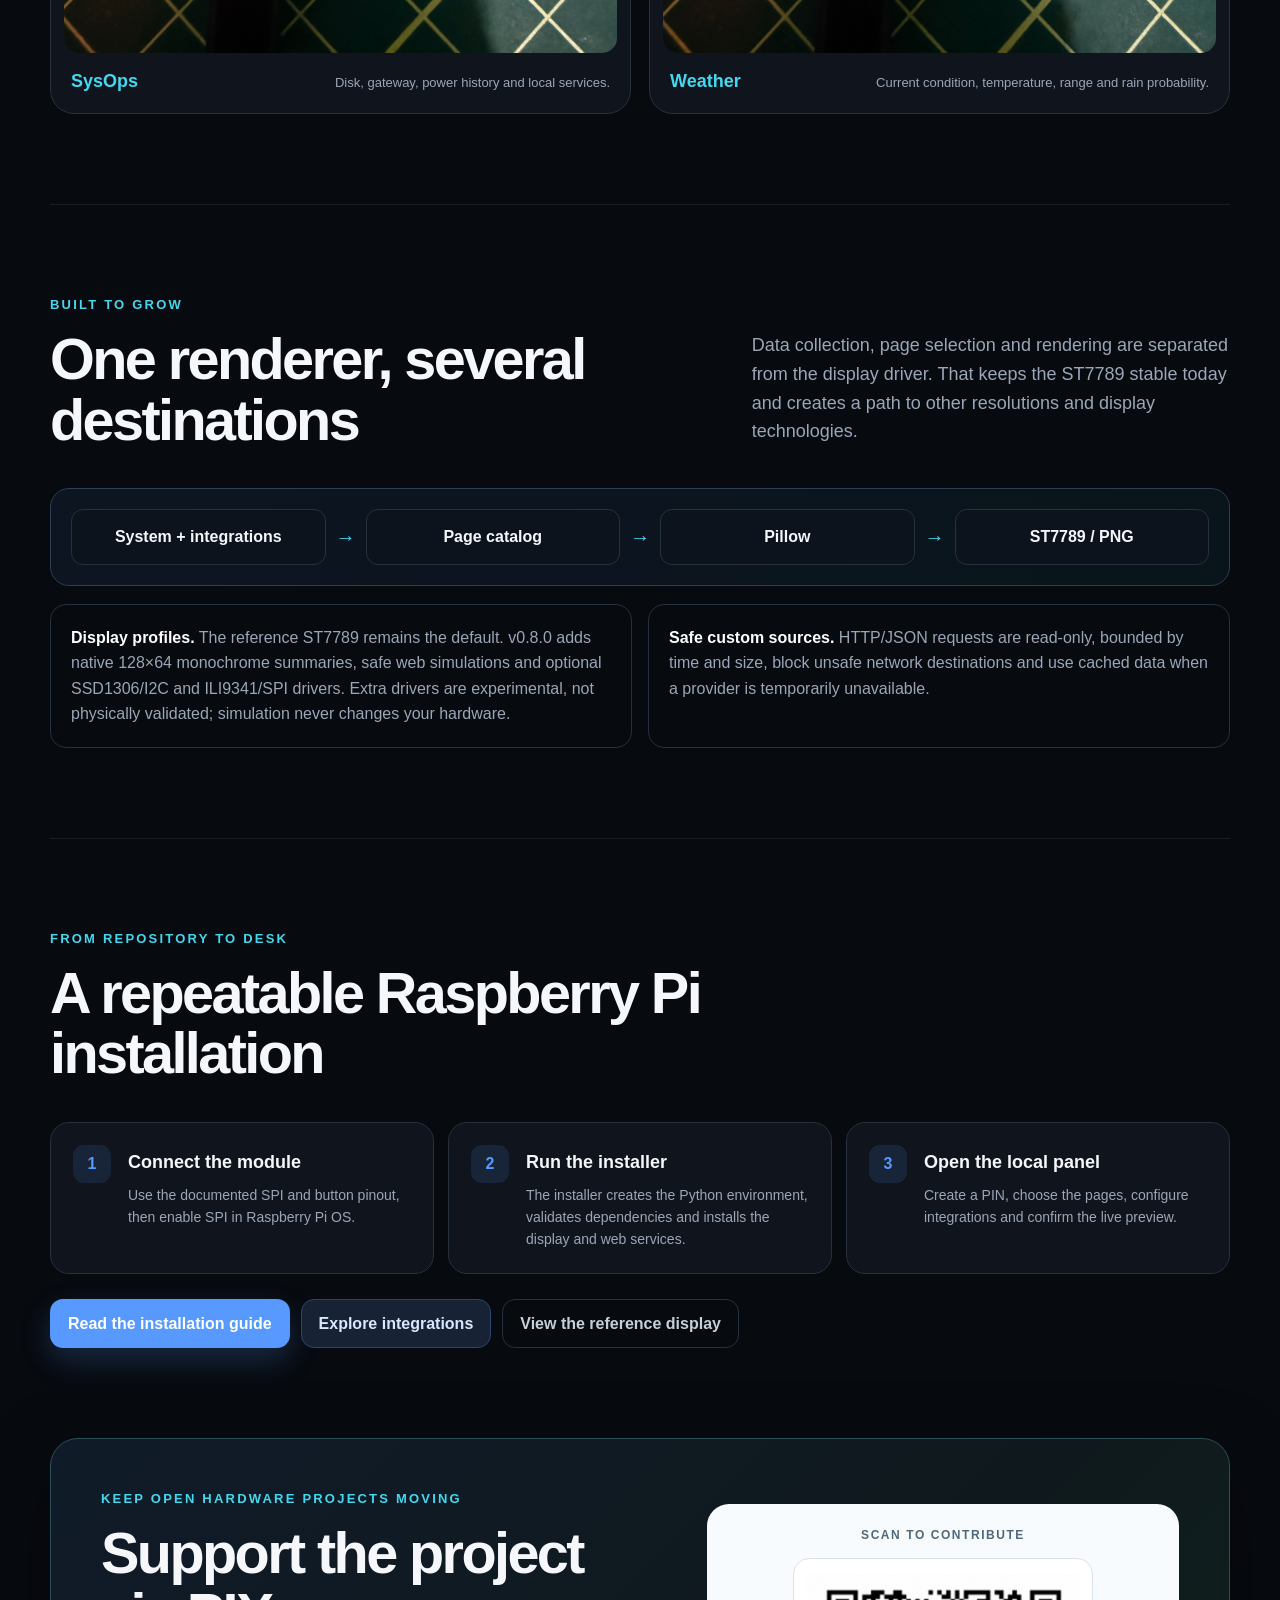
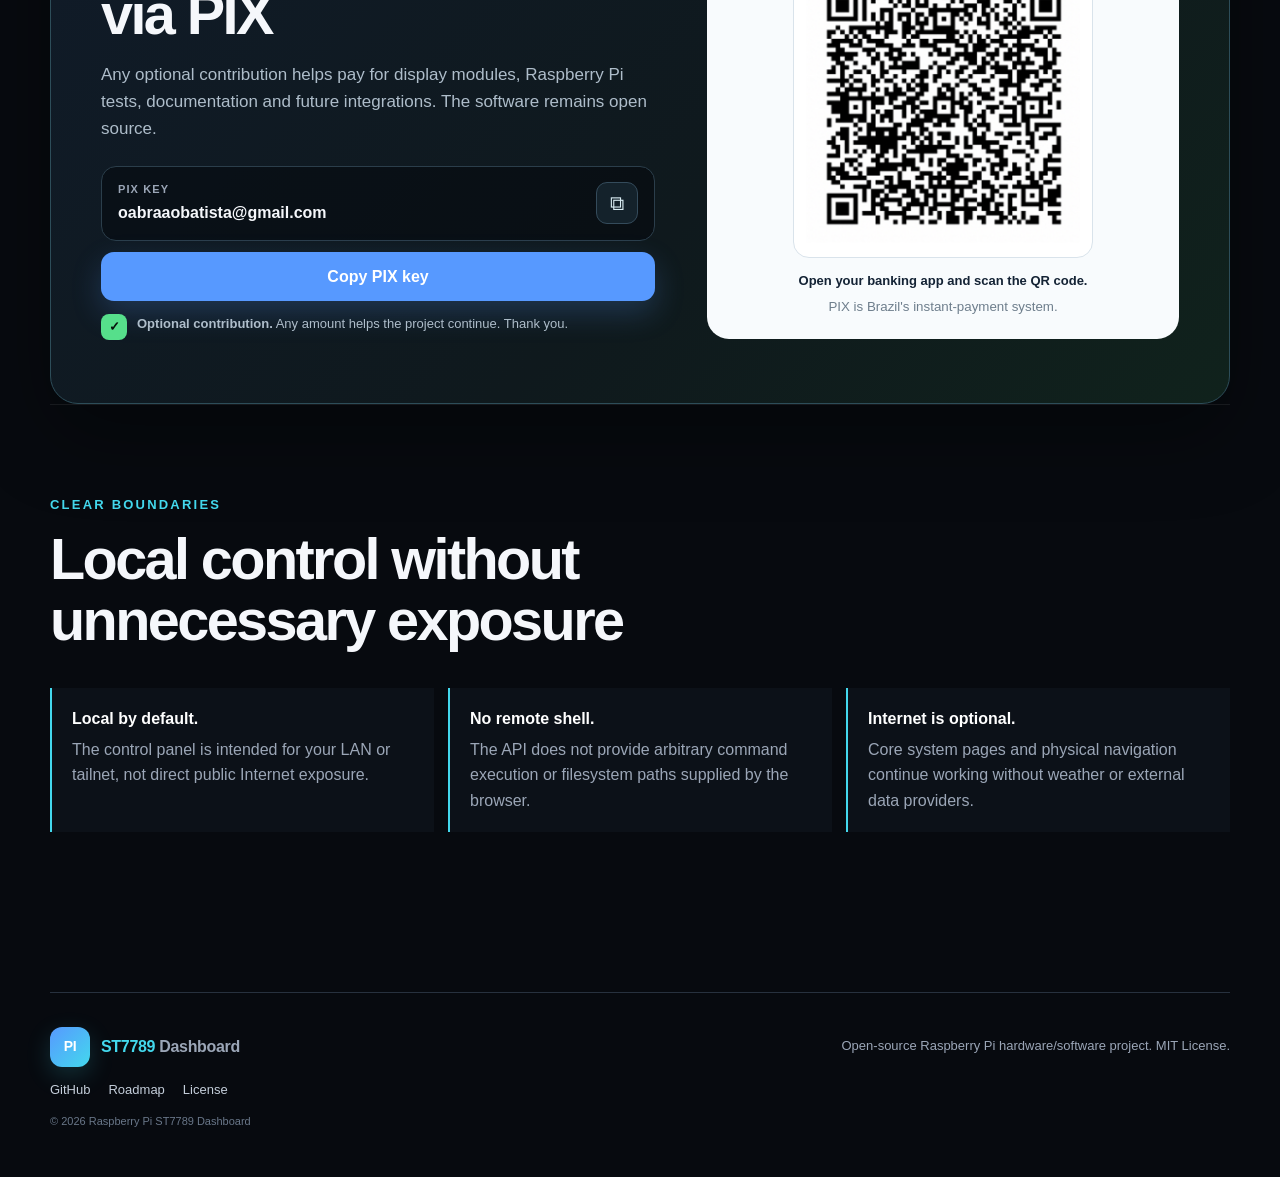
==== commit 74b06643: "docs: record v0.8 ARM, MQTT CI and published-site verification" ====
--- a/site/index.html
+++ b/site/index.html
@@ -74,7 +74,7 @@
         <ul class="trust-row" aria-label="Project highlights">
           <li><span>240×240</span><b data-i18n="trustDisplay">shared physical + web rendering</b></li>
           <li><span>2</span><b data-i18n="trustButtons">physical navigation buttons</b></li>
-          <li><span>145</span><b data-i18n="trustTests">automated tests passing</b></li>
+          <li><span>148</span><b data-i18n="trustTests">automated tests passing</b></li>
         </ul>
       </div>
 
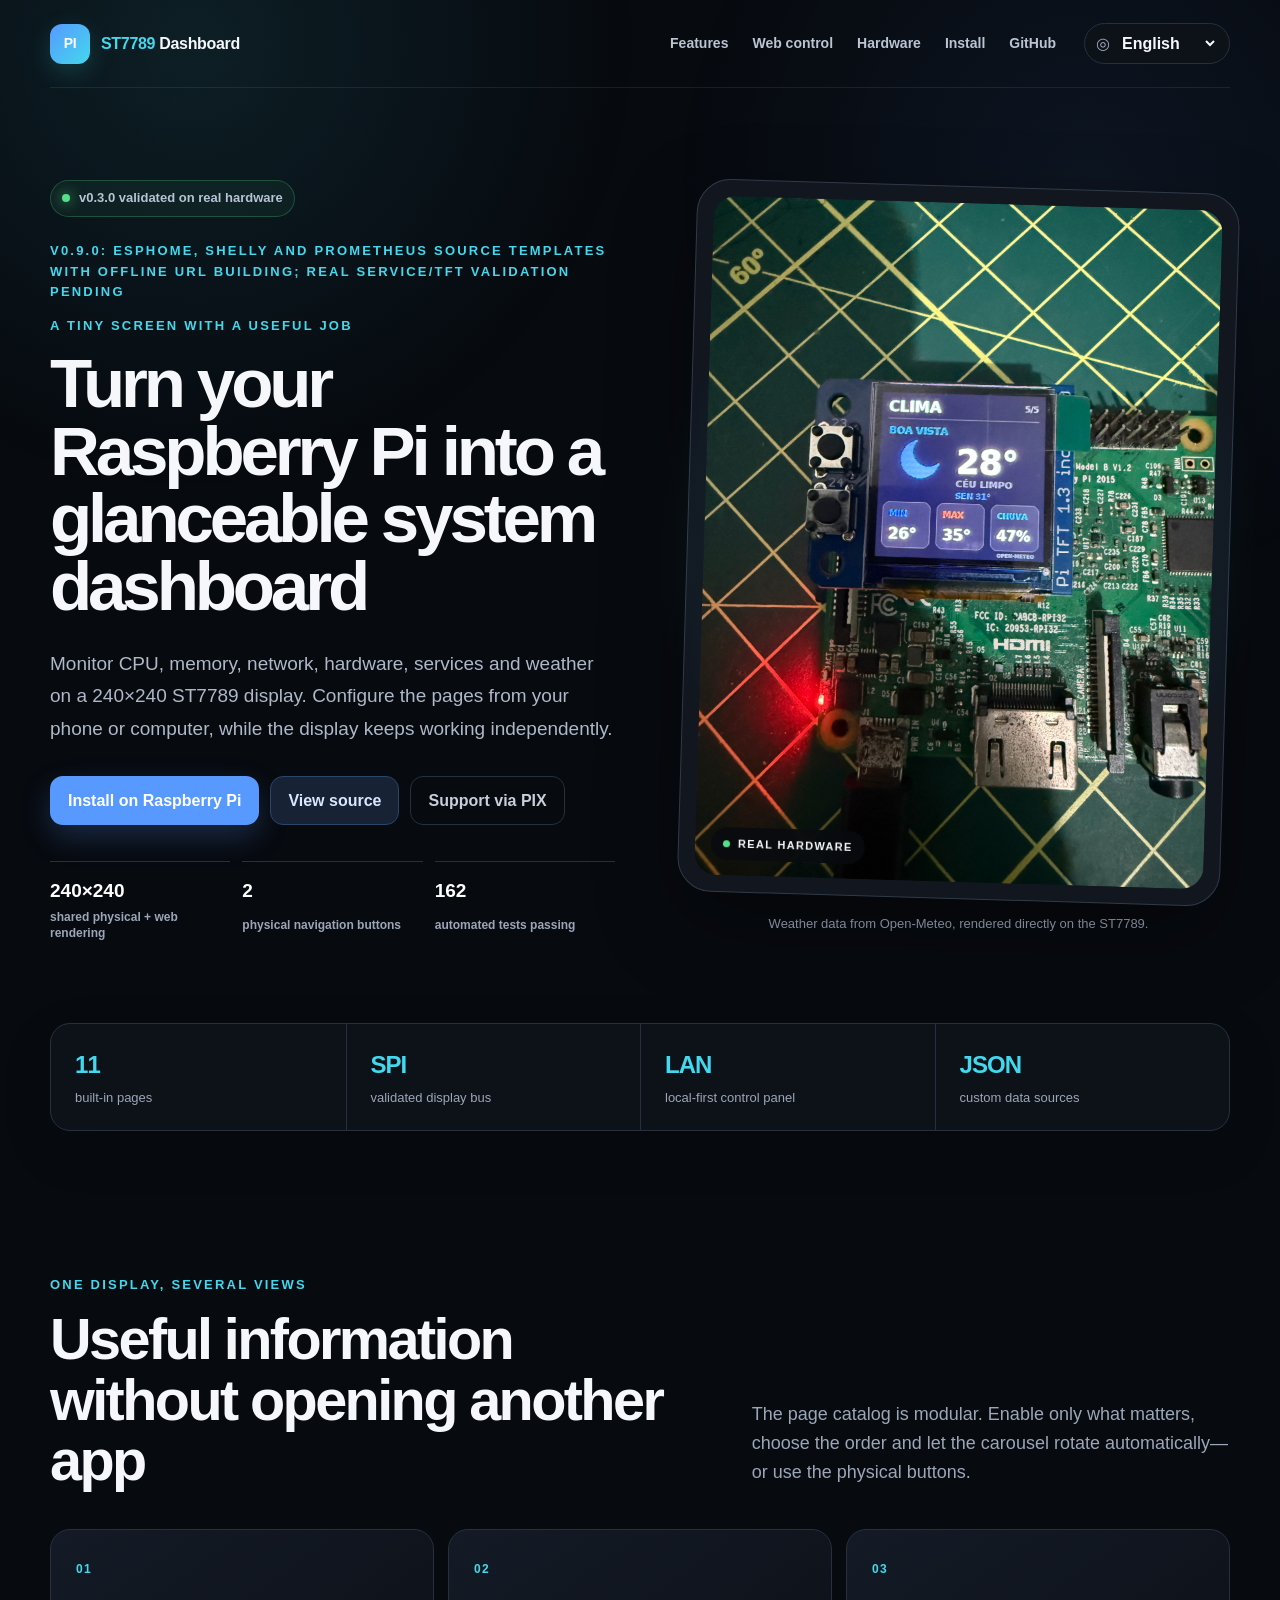
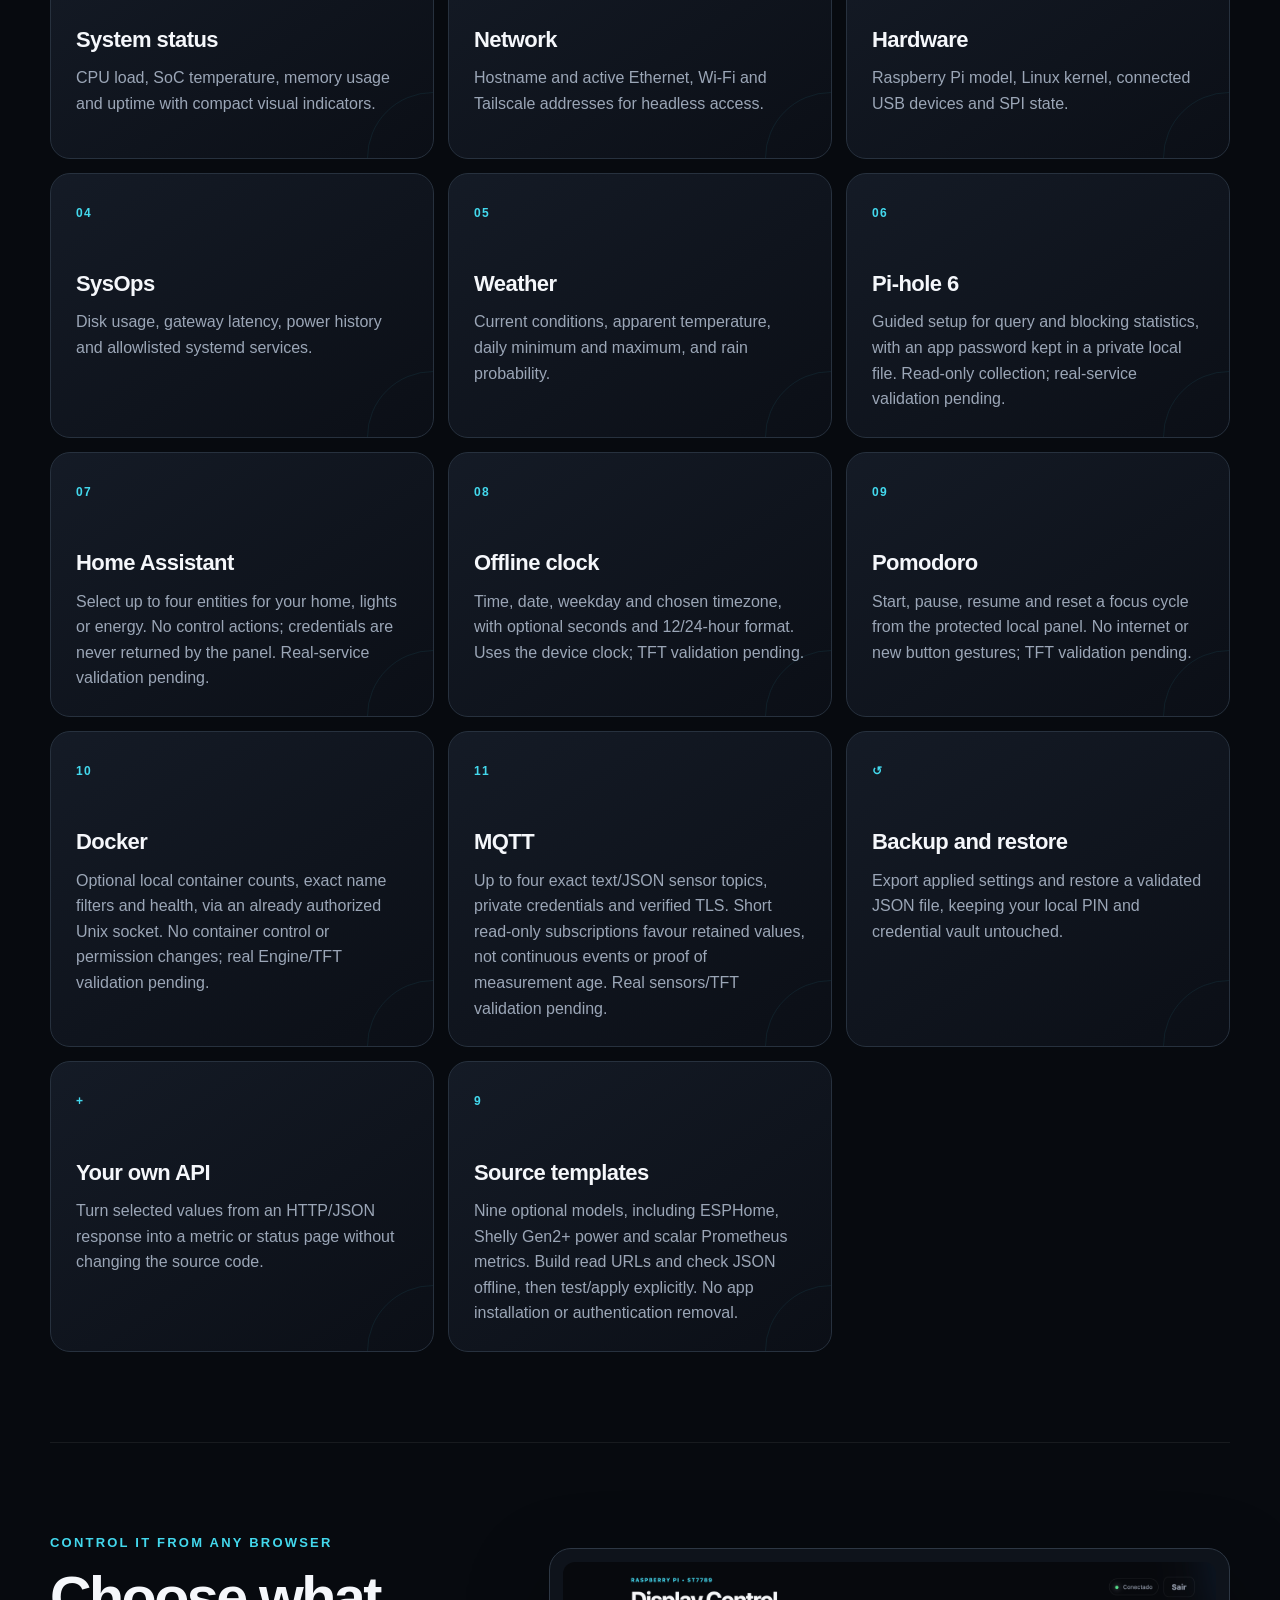
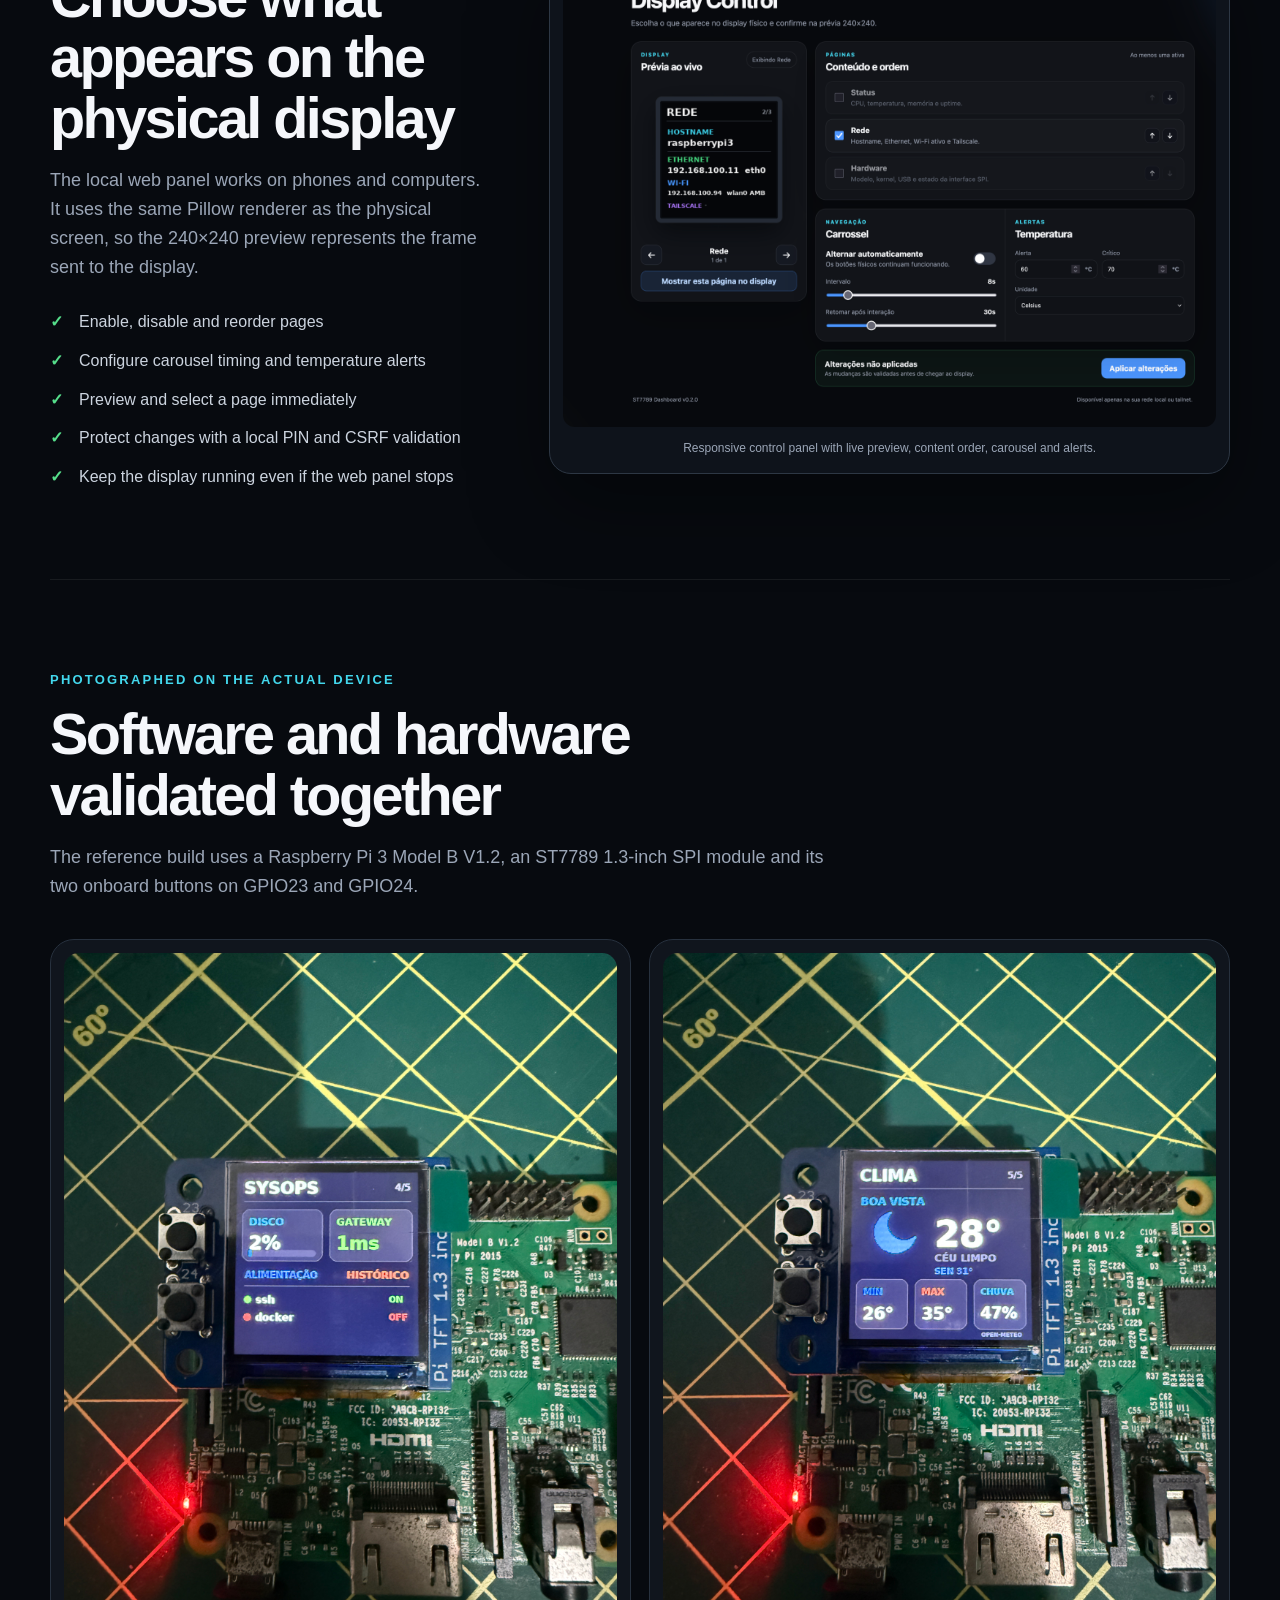
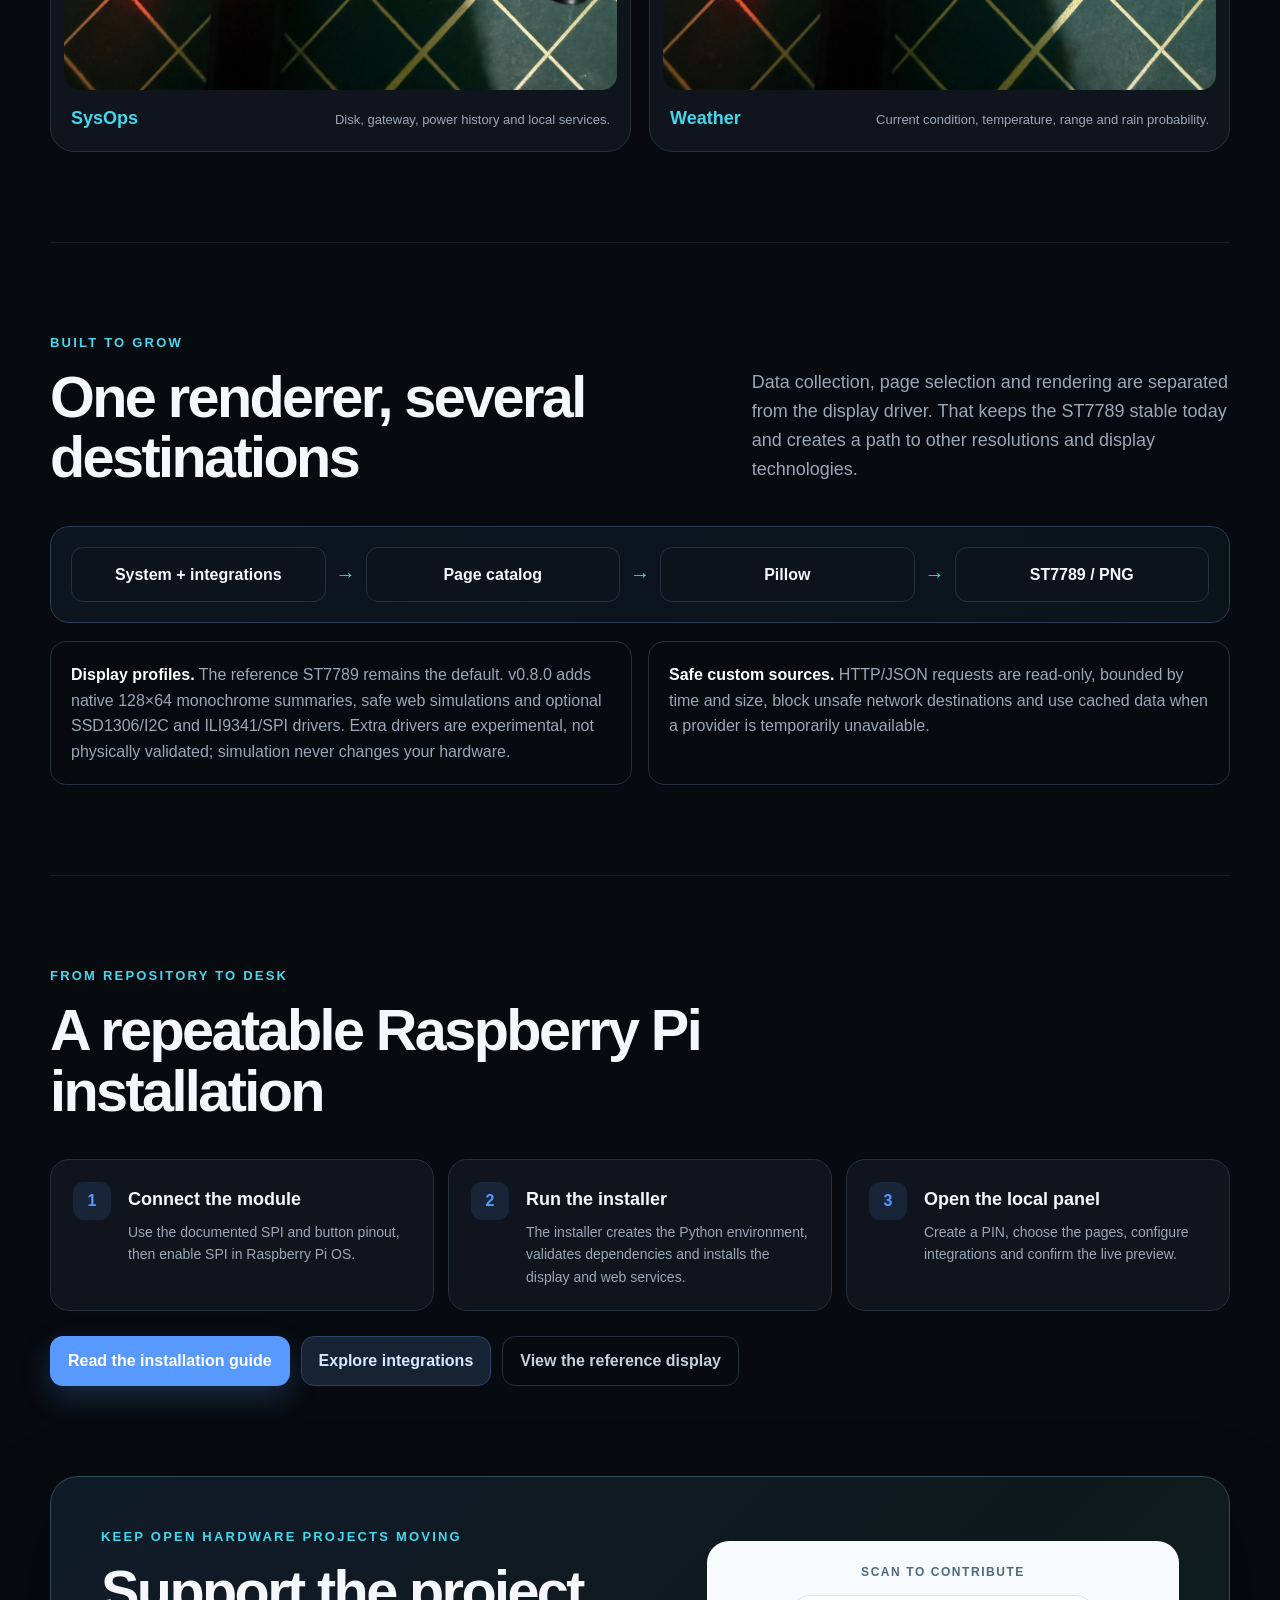
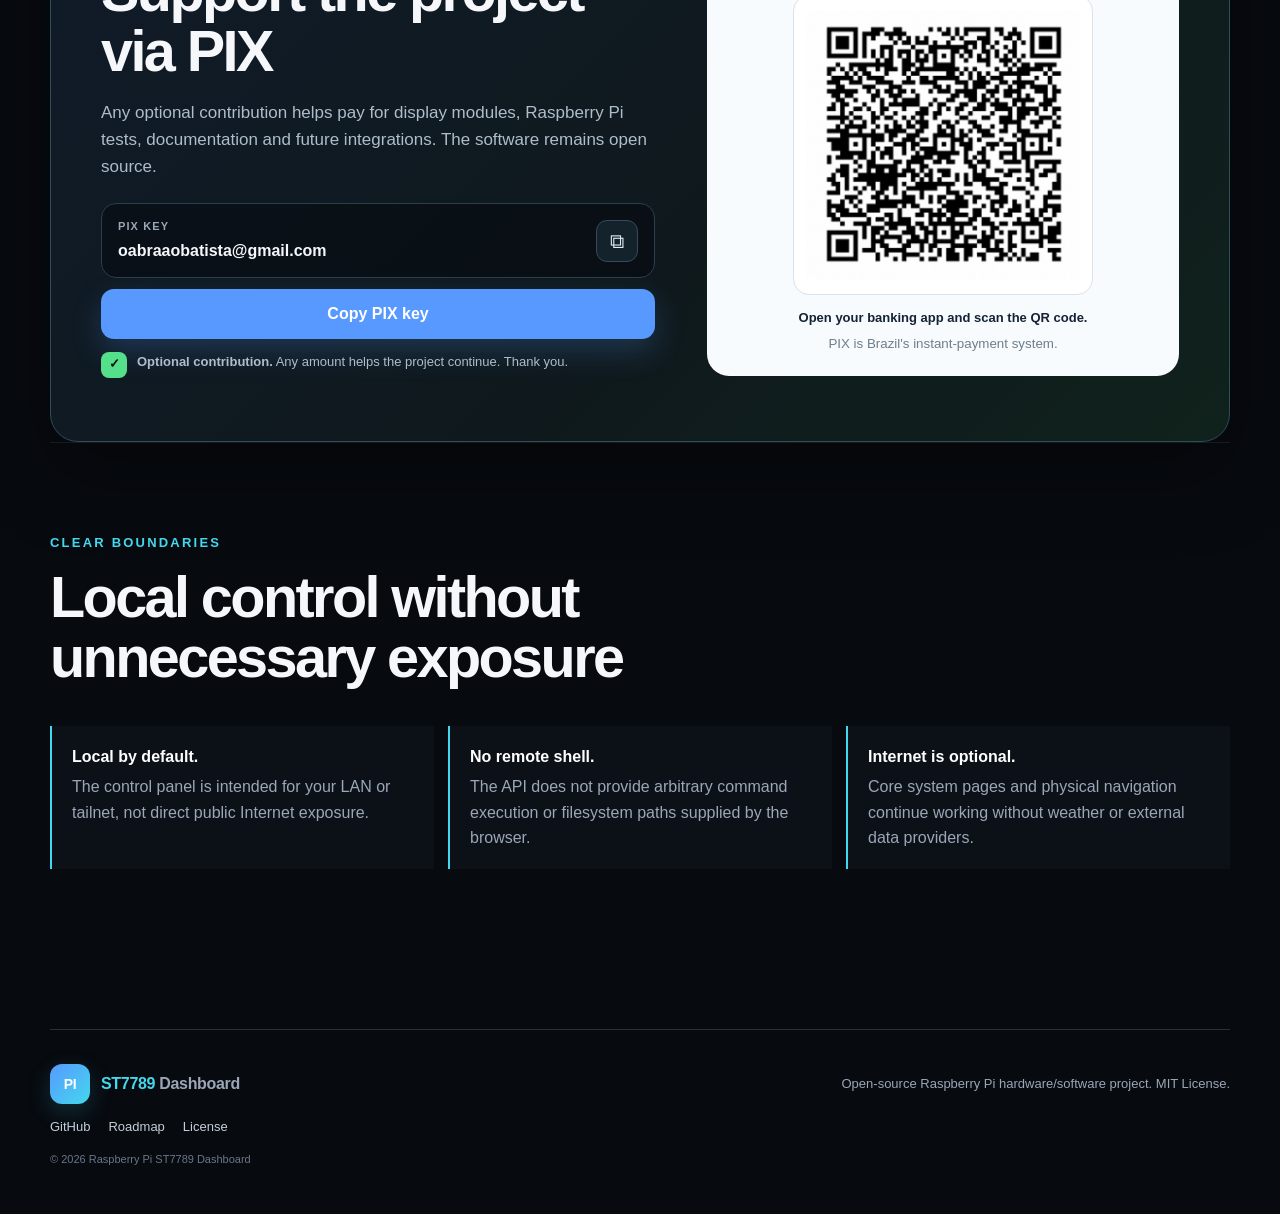
==== commit 81083071: "feat: add guided ESPHome Shelly and Prometheus source recipes" ====
--- a/site/index.html
+++ b/site/index.html
@@ -22,7 +22,7 @@
     "@context": "https://schema.org",
     "@type": "SoftwareApplication",
     "name": "Raspberry Pi ST7789 Dashboard",
-    "softwareVersion": "0.8.0",
+    "softwareVersion": "0.9.0",
     "applicationCategory": "UtilitiesApplication",
     "operatingSystem": "Raspberry Pi OS",
     "isAccessibleForFree": true,
@@ -62,7 +62,7 @@
     <section class="hero" id="top">
       <div class="hero-copy">
         <div class="status-line"><span class="status-dot"></span><span data-i18n="validated">v0.3.0 validated on real hardware</span></div>
-        <p class="eyebrow" data-i18n="releaseNote">v0.8.0: read-only MQTT and experimental display drivers; real sensors/modules/TFT validation pending</p>
+        <p class="eyebrow" data-i18n="releaseNote">v0.9.0: ESPHome, Shelly and Prometheus source templates with offline URL building; real service/TFT validation pending</p>
         <p class="eyebrow" data-i18n="eyebrow">A TINY SCREEN WITH A USEFUL JOB</p>
         <h1 data-i18n="heroTitle">Turn your Raspberry Pi into a glanceable system dashboard</h1>
         <p class="hero-lead" data-i18n="heroLead">Monitor CPU, memory, network, hardware, services and weather on a 240×240 ST7789 display. Configure the pages from your phone or computer, while the display keeps working independently.</p>
@@ -74,7 +74,7 @@
         <ul class="trust-row" aria-label="Project highlights">
           <li><span>240×240</span><b data-i18n="trustDisplay">shared physical + web rendering</b></li>
           <li><span>2</span><b data-i18n="trustButtons">physical navigation buttons</b></li>
-          <li><span>148</span><b data-i18n="trustTests">automated tests passing</b></li>
+          <li><span>162</span><b data-i18n="trustTests">automated tests passing</b></li>
         </ul>
       </div>
 
@@ -116,7 +116,7 @@
         <article><span class="feature-number">11</span><h3>MQTT</h3><p data-i18n="fMqttD">Up to four exact text/JSON sensor topics, private credentials and verified TLS. Short read-only subscriptions favour retained values, not continuous events or proof of measurement age. Real sensors/TFT validation pending.</p></article>
         <article><span class="feature-number">↺</span><h3 data-i18n="fBackup">Backup and restore</h3><p data-i18n="fBackupD">Export applied settings and restore a validated JSON file, keeping your local PIN and credential vault untouched.</p></article>
         <article><span class="feature-number">+</span><h3 data-i18n="fCustom">Your own API</h3><p data-i18n="fCustomD">Turn selected values from an HTTP/JSON response into a metric or status page without changing the source code.</p></article>
-        <article><span class="feature-number">6</span><h3 data-i18n="fTemplates">Source templates</h3><p data-i18n="fTemplatesD">Start with a metric, service, temperature, energy, Node-RED or list-item example. Check JSON paths without querying the source, then apply explicitly.</p></article>
+        <article><span class="feature-number">9</span><h3 data-i18n="fTemplates">Source templates</h3><p data-i18n="fTemplatesD">Nine optional models, including ESPHome, Shelly Gen2+ power and scalar Prometheus metrics. Build read URLs and check JSON offline, then test/apply explicitly. No app installation or authentication removal.</p></article>
       </div>
     </section>
 
@@ -225,6 +225,6 @@
     <small>© <span id="year">2026</span> Raspberry Pi ST7789 Dashboard</small>
   </footer>
 
-  <script src="./app.js?v=0.8.0" defer></script>
+  <script src="./app.js?v=0.9.0" defer></script>
 </body>
 </html>
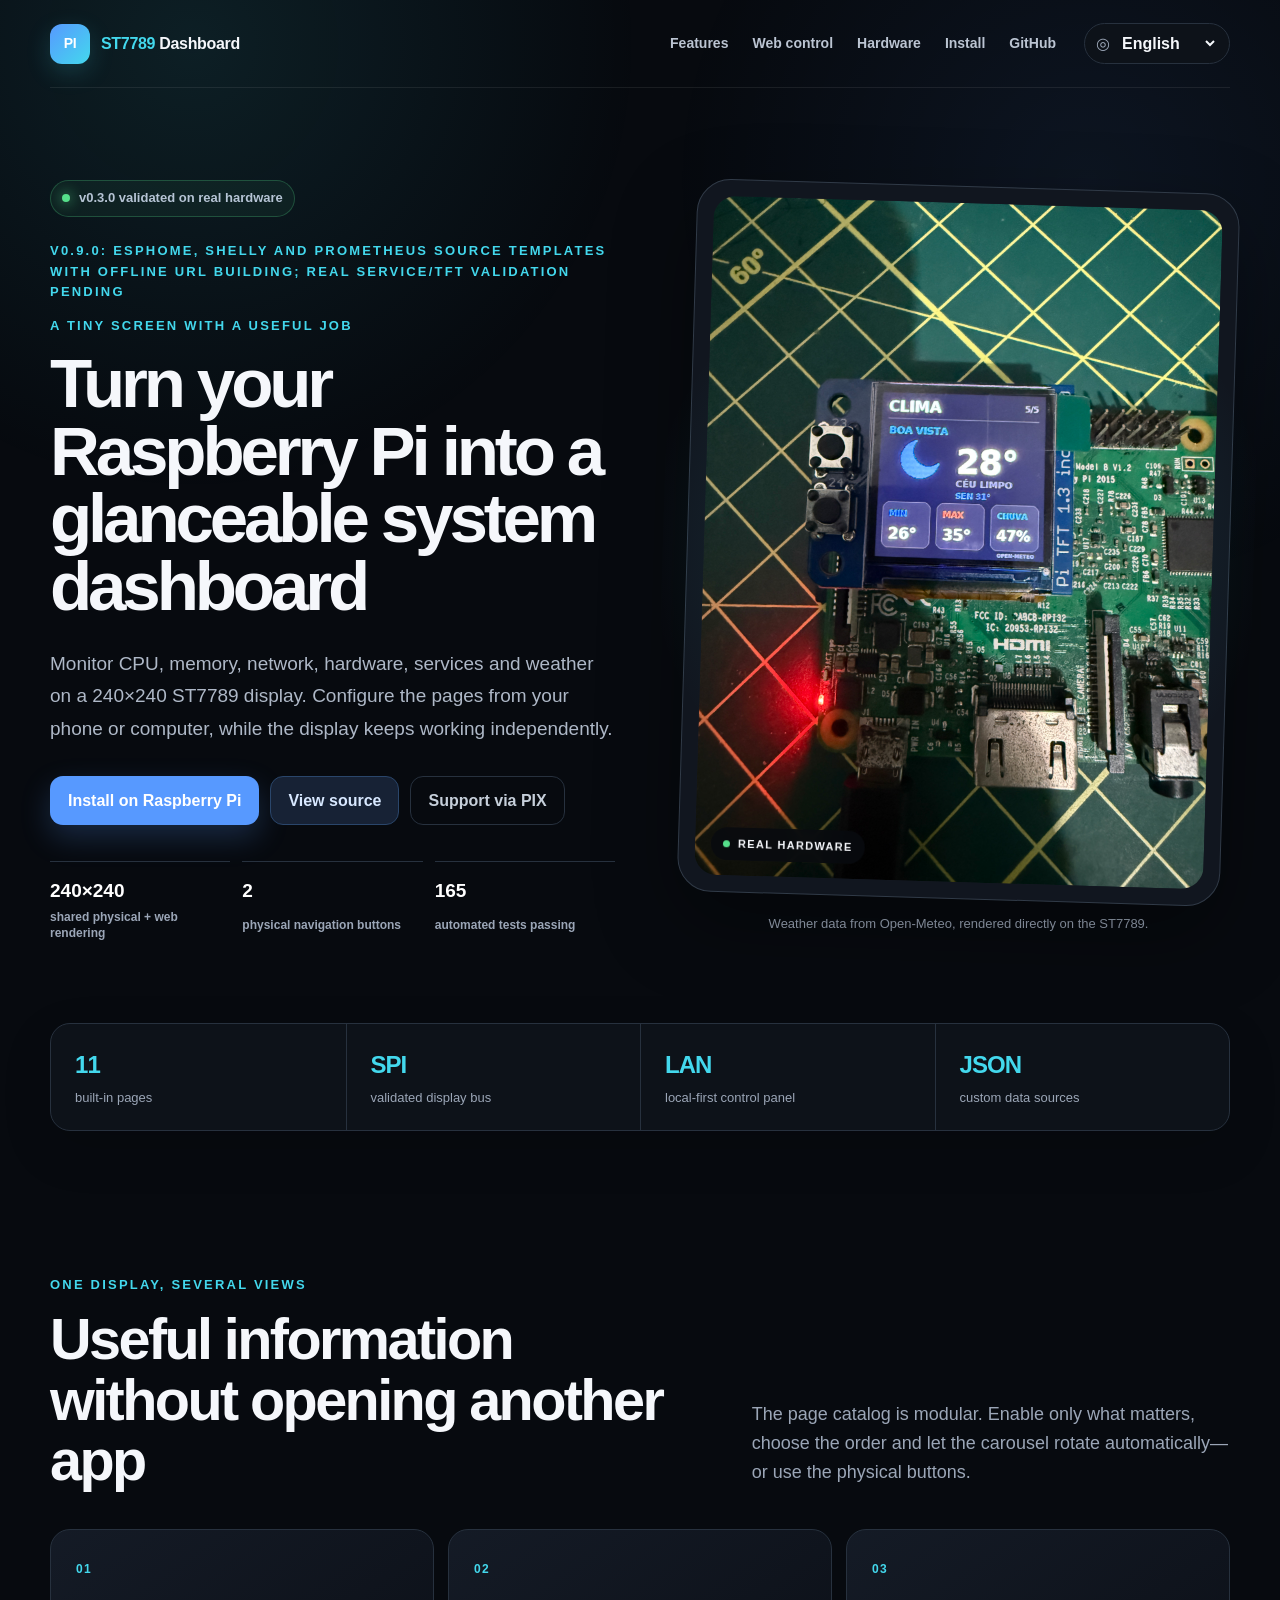
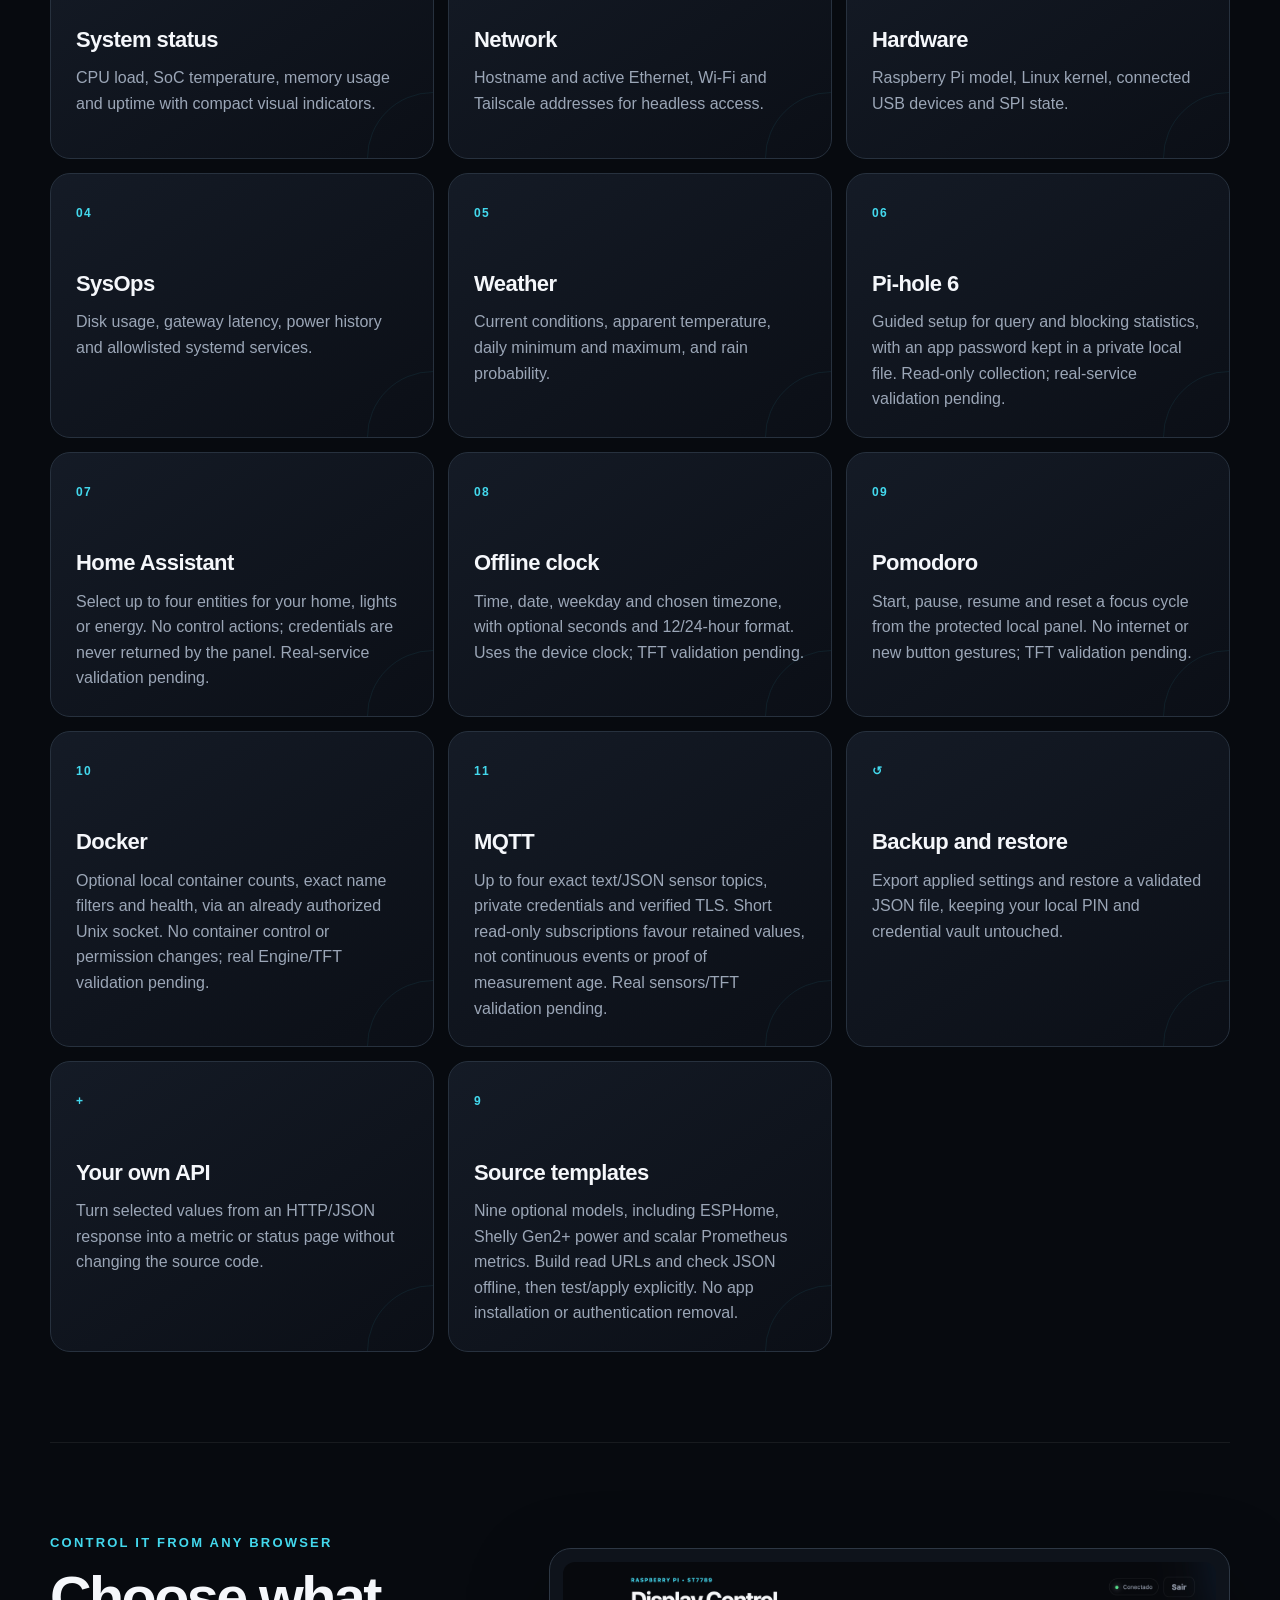
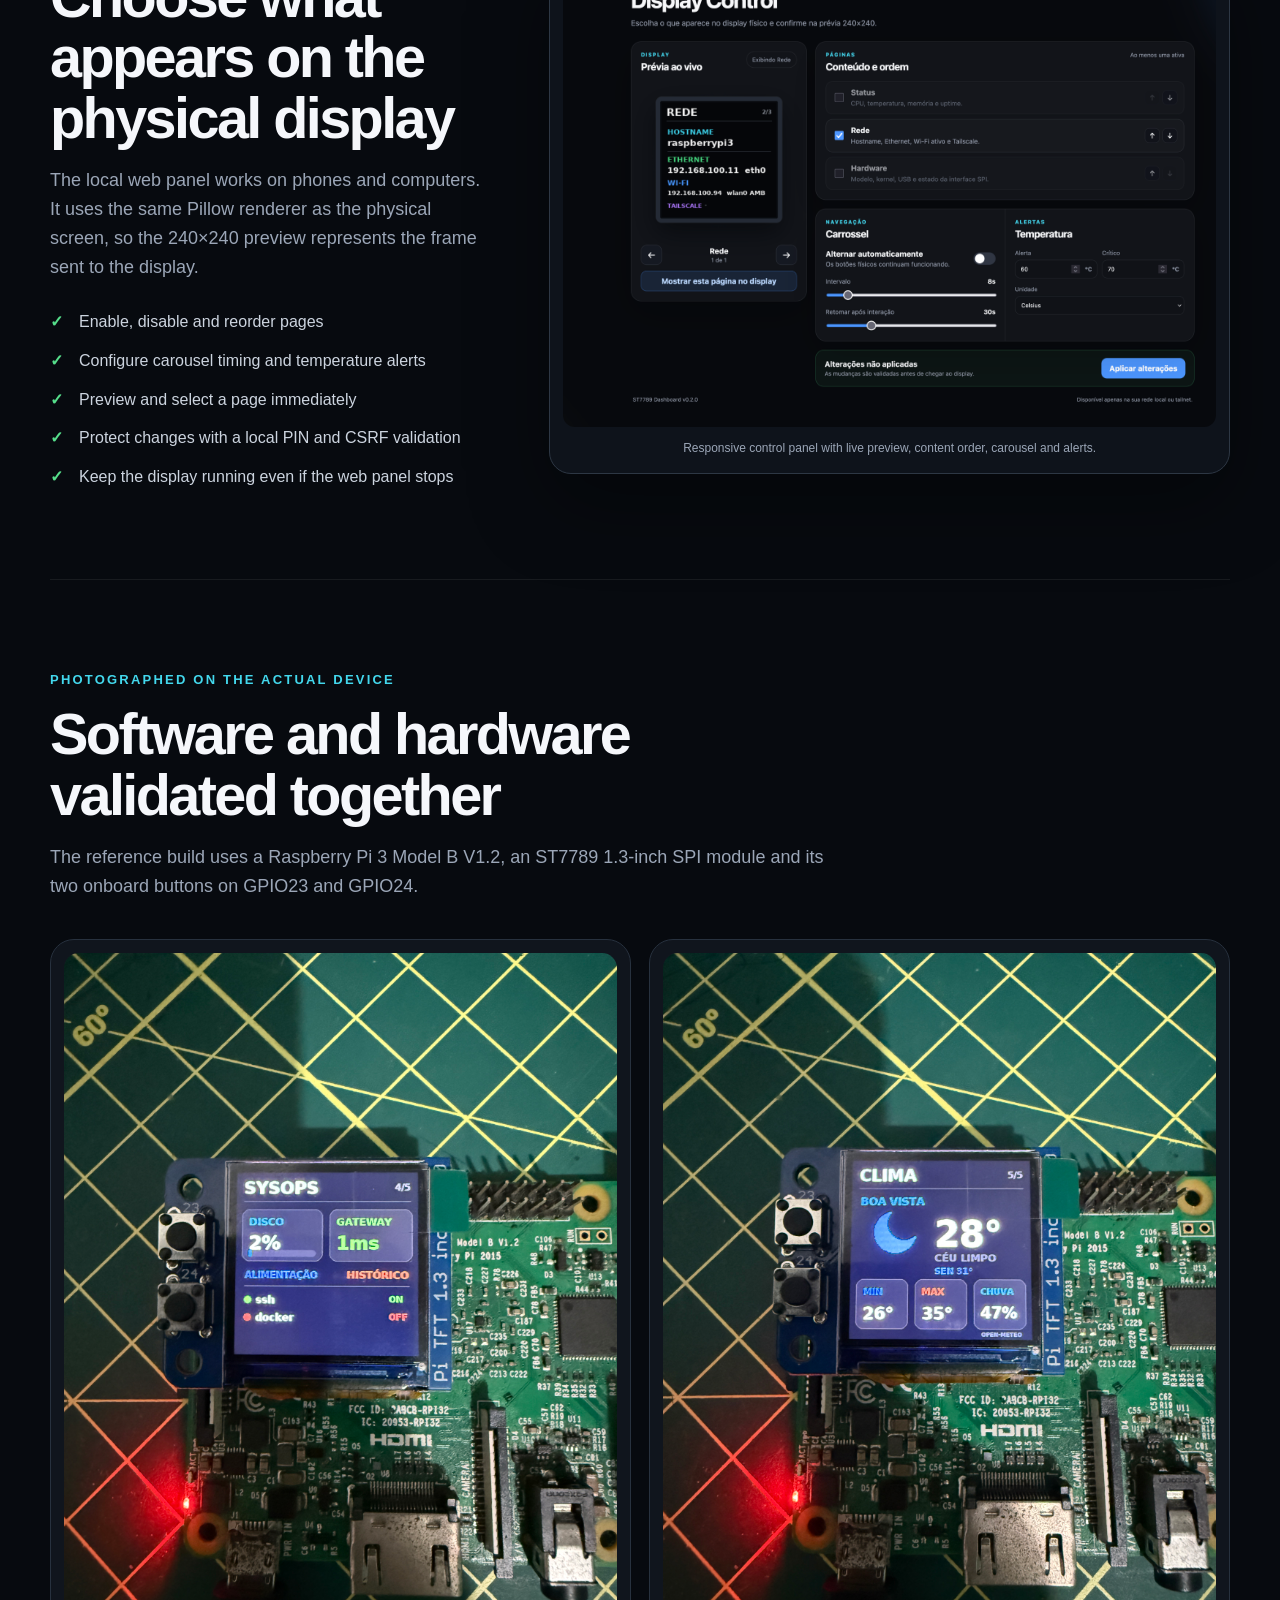
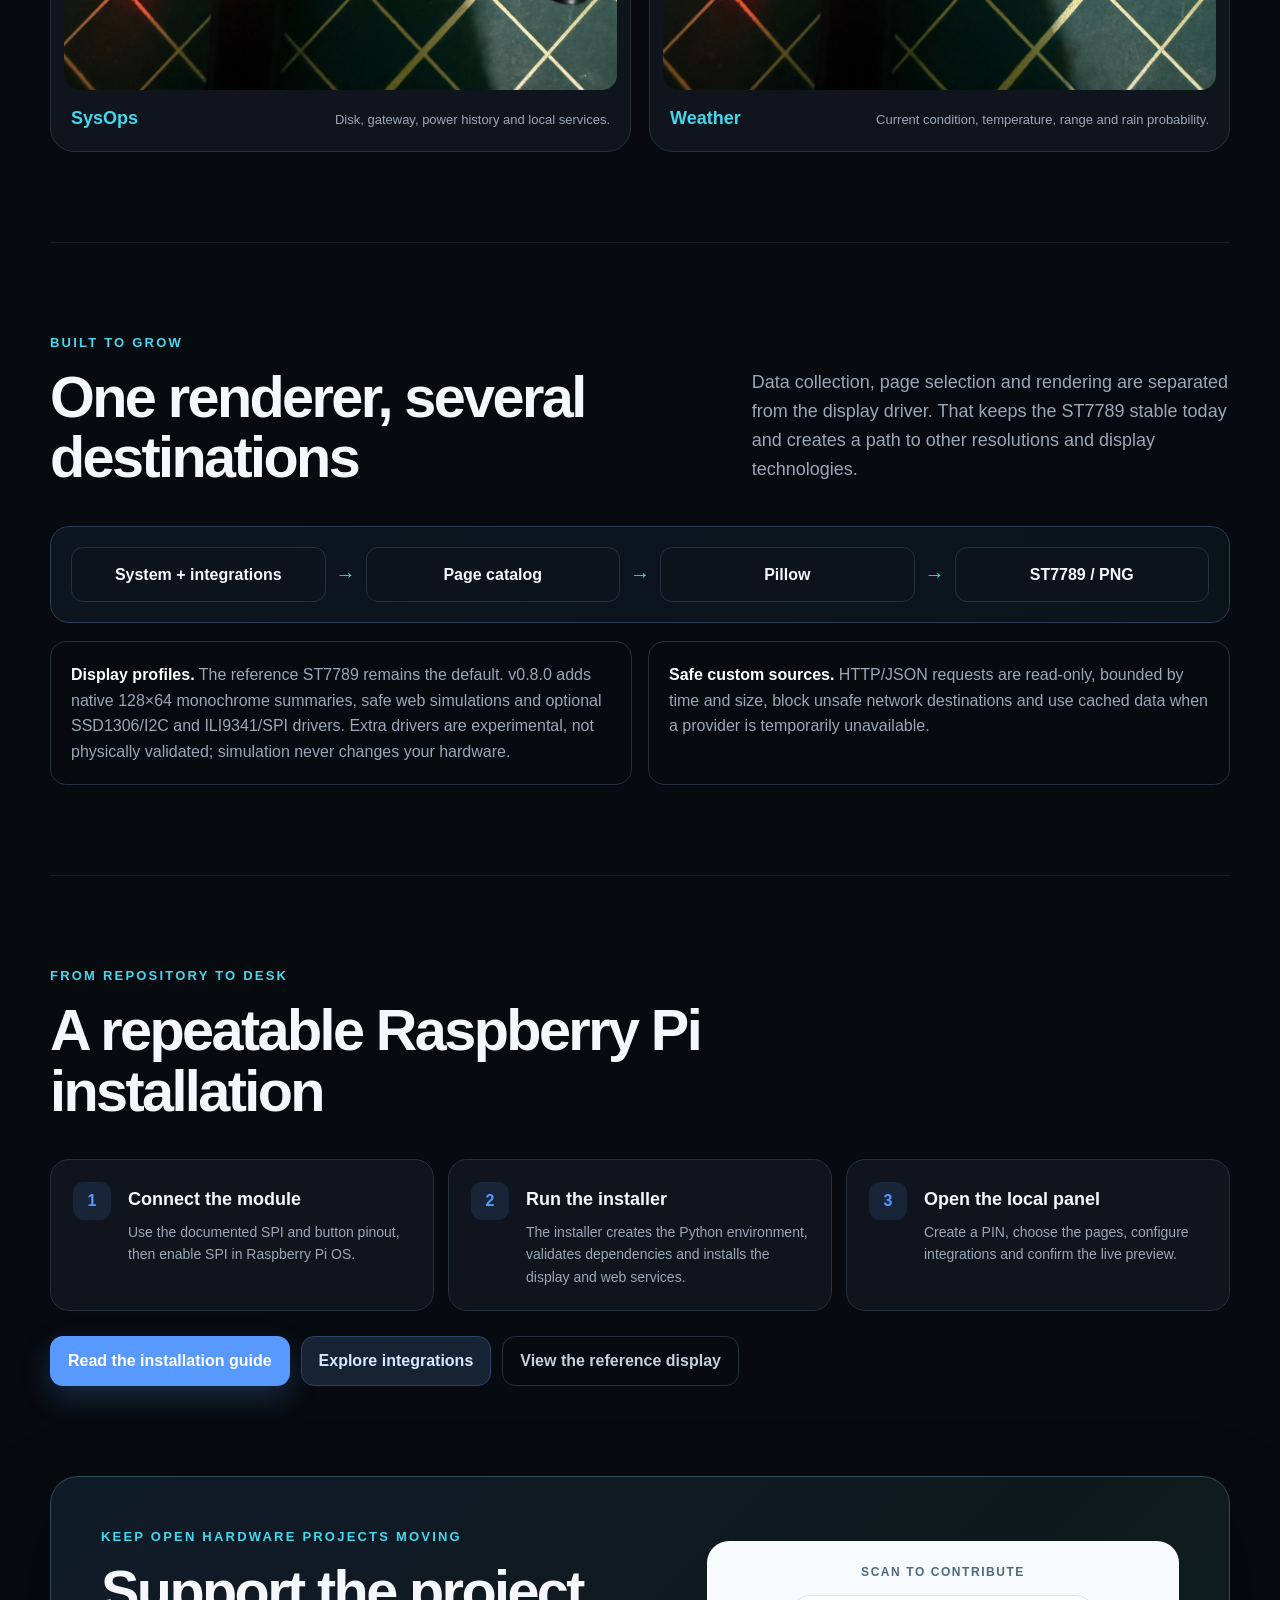
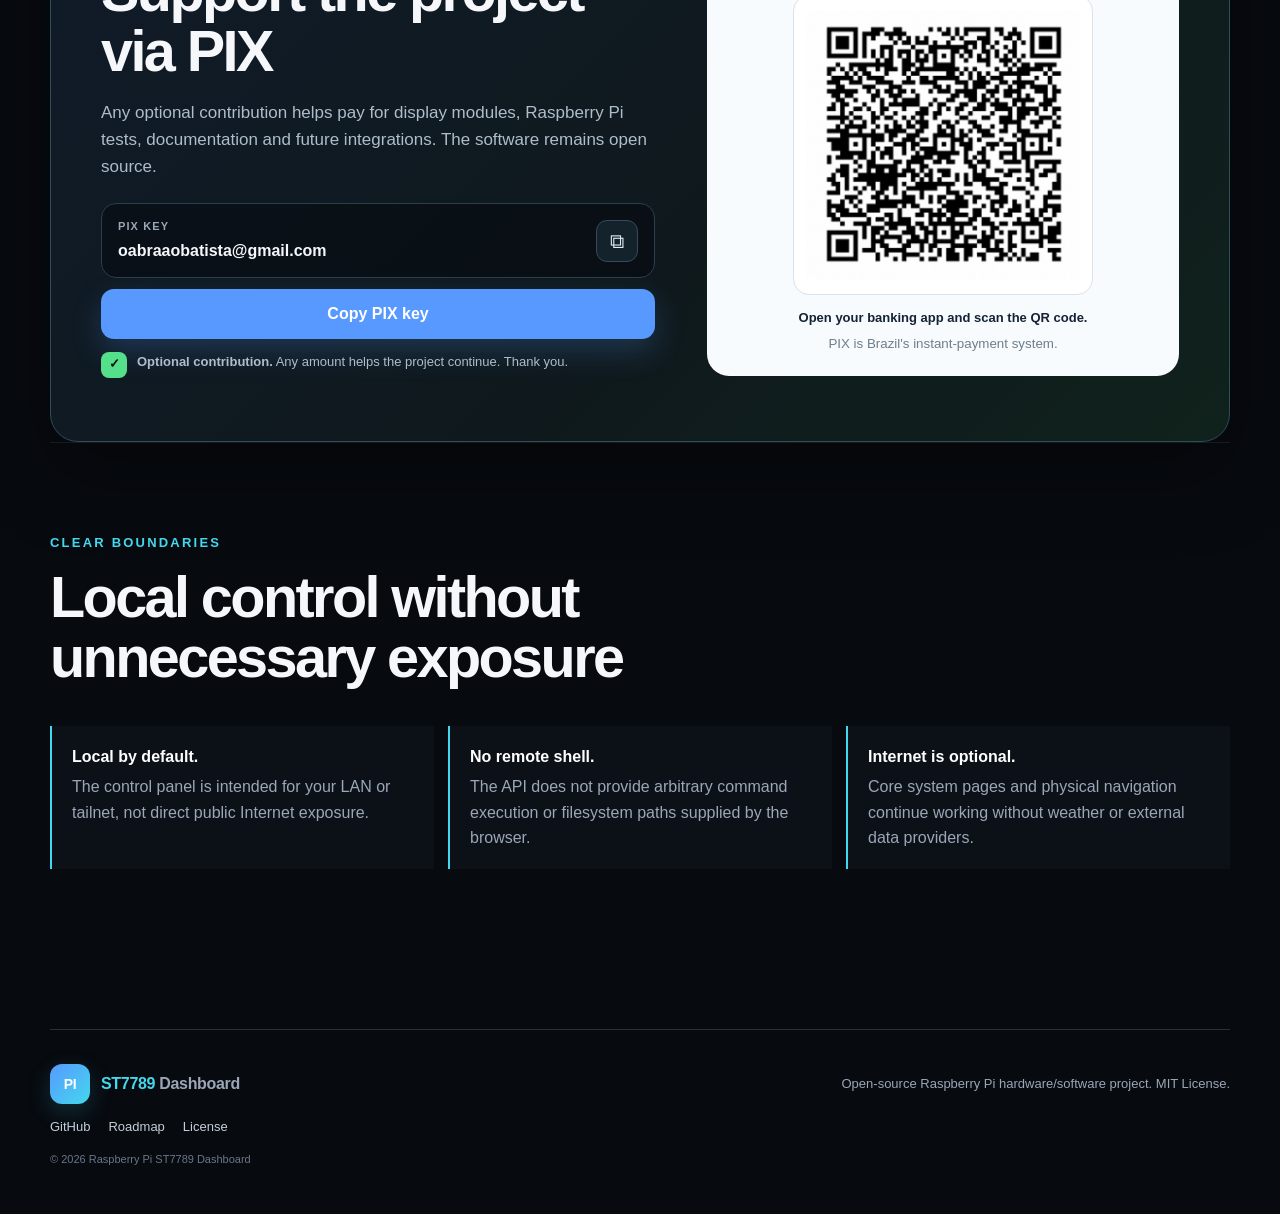
==== commit e18e4745: "docs: record v0.9 ARM CI and publication evidence" ====
--- a/site/index.html
+++ b/site/index.html
@@ -74,7 +74,7 @@
         <ul class="trust-row" aria-label="Project highlights">
           <li><span>240×240</span><b data-i18n="trustDisplay">shared physical + web rendering</b></li>
           <li><span>2</span><b data-i18n="trustButtons">physical navigation buttons</b></li>
-          <li><span>162</span><b data-i18n="trustTests">automated tests passing</b></li>
+          <li><span>165</span><b data-i18n="trustTests">automated tests passing</b></li>
         </ul>
       </div>
 
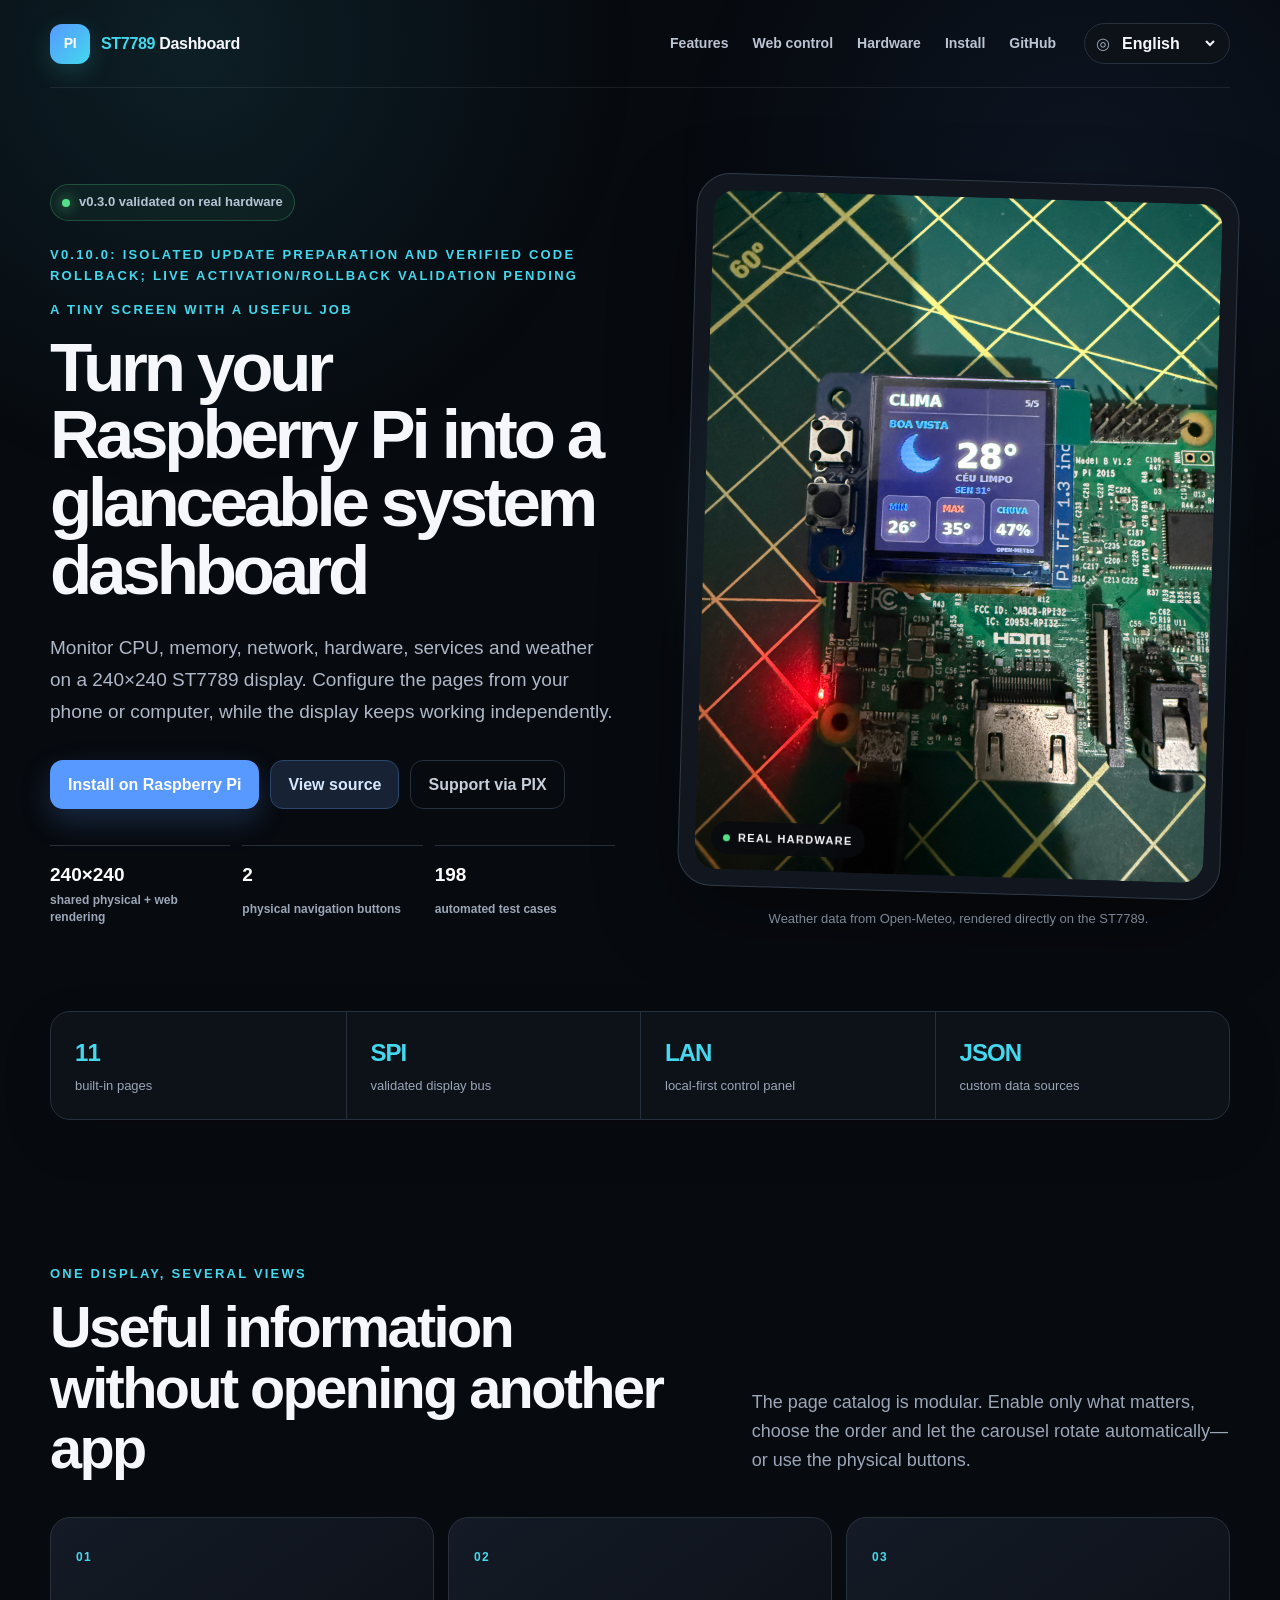
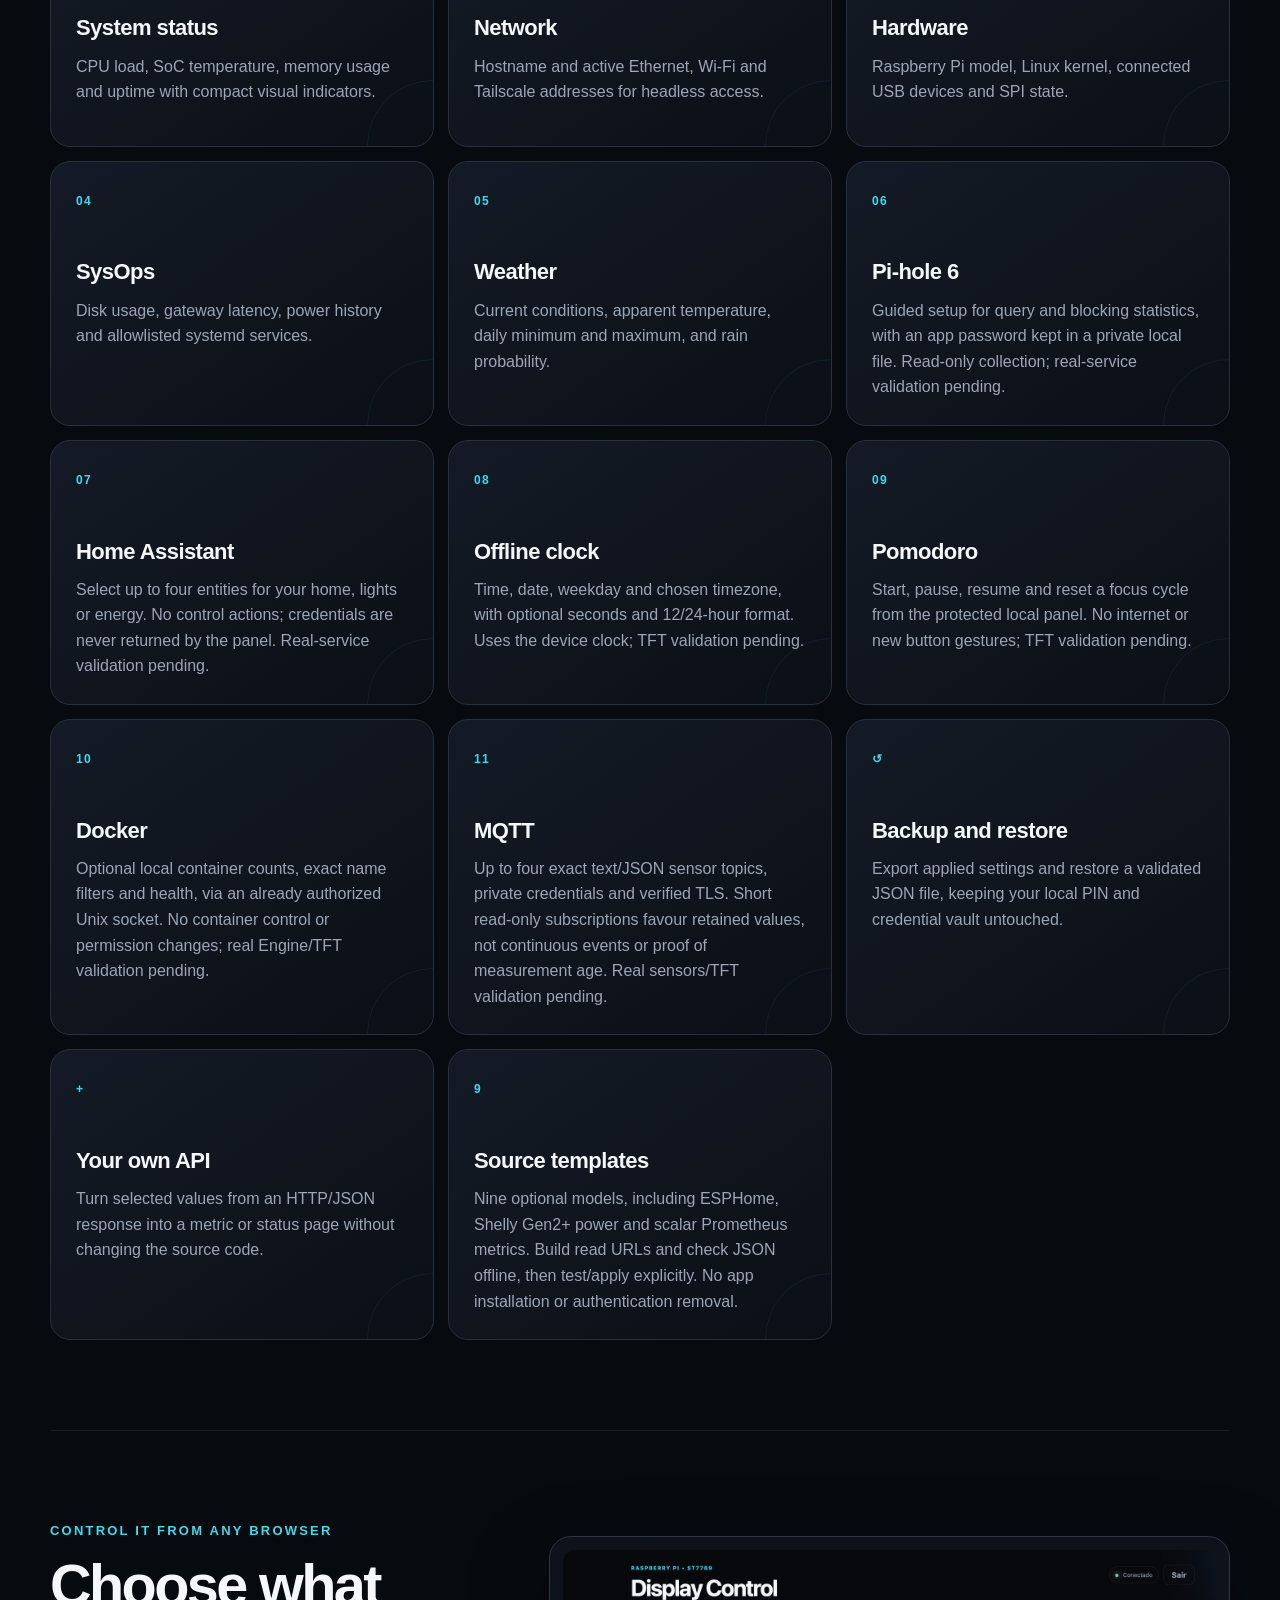
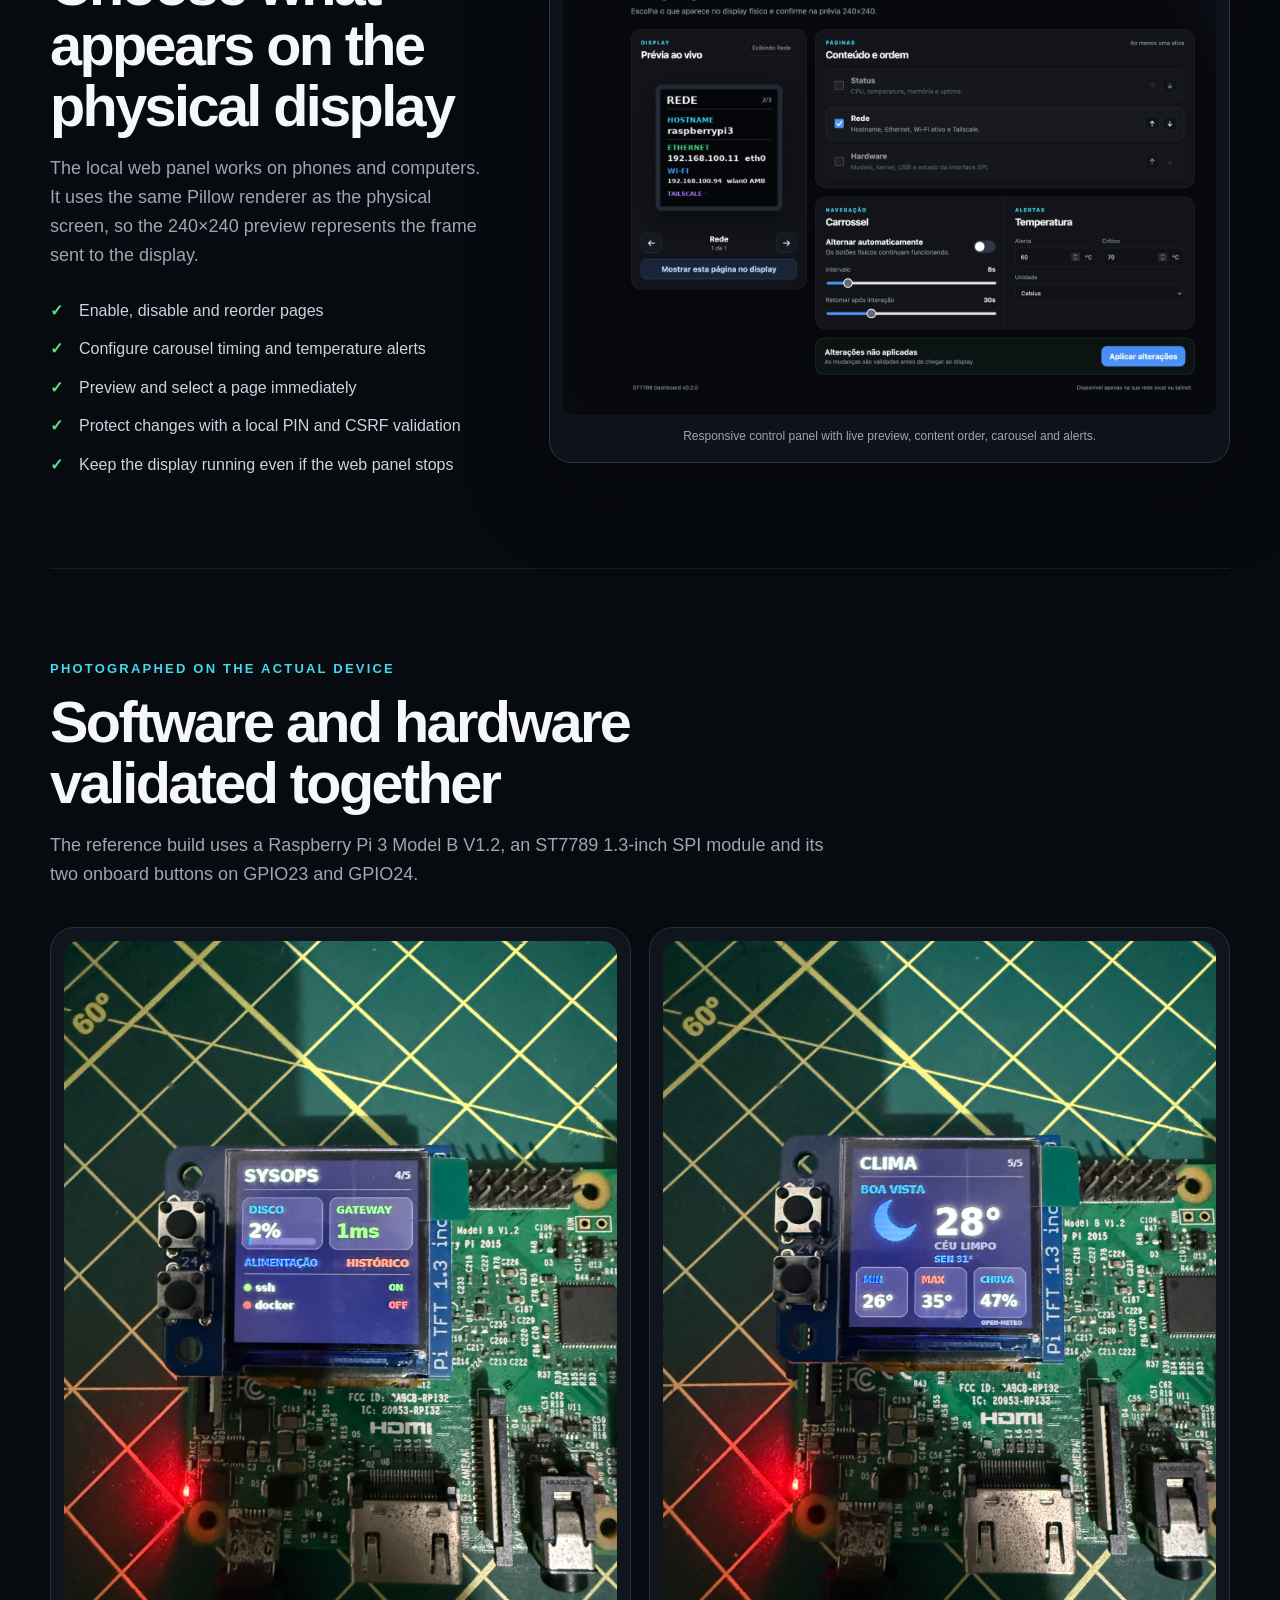
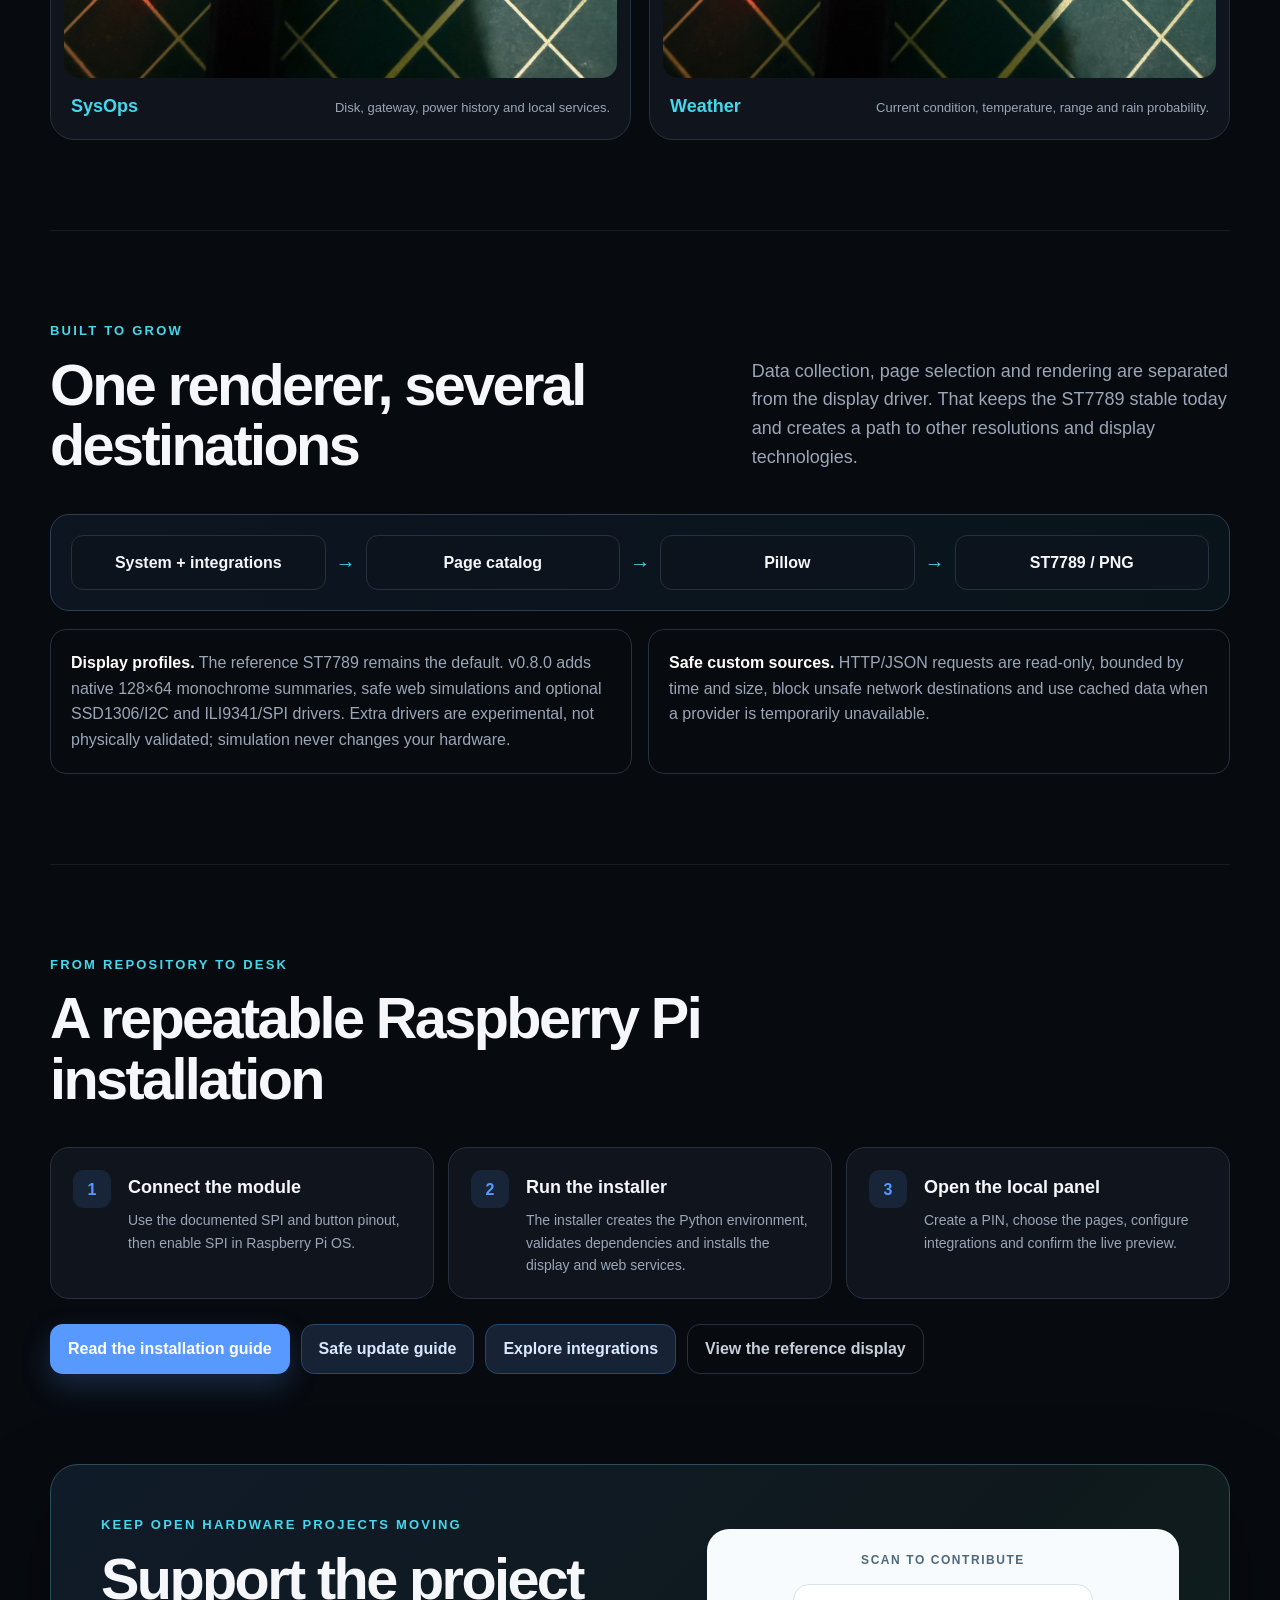
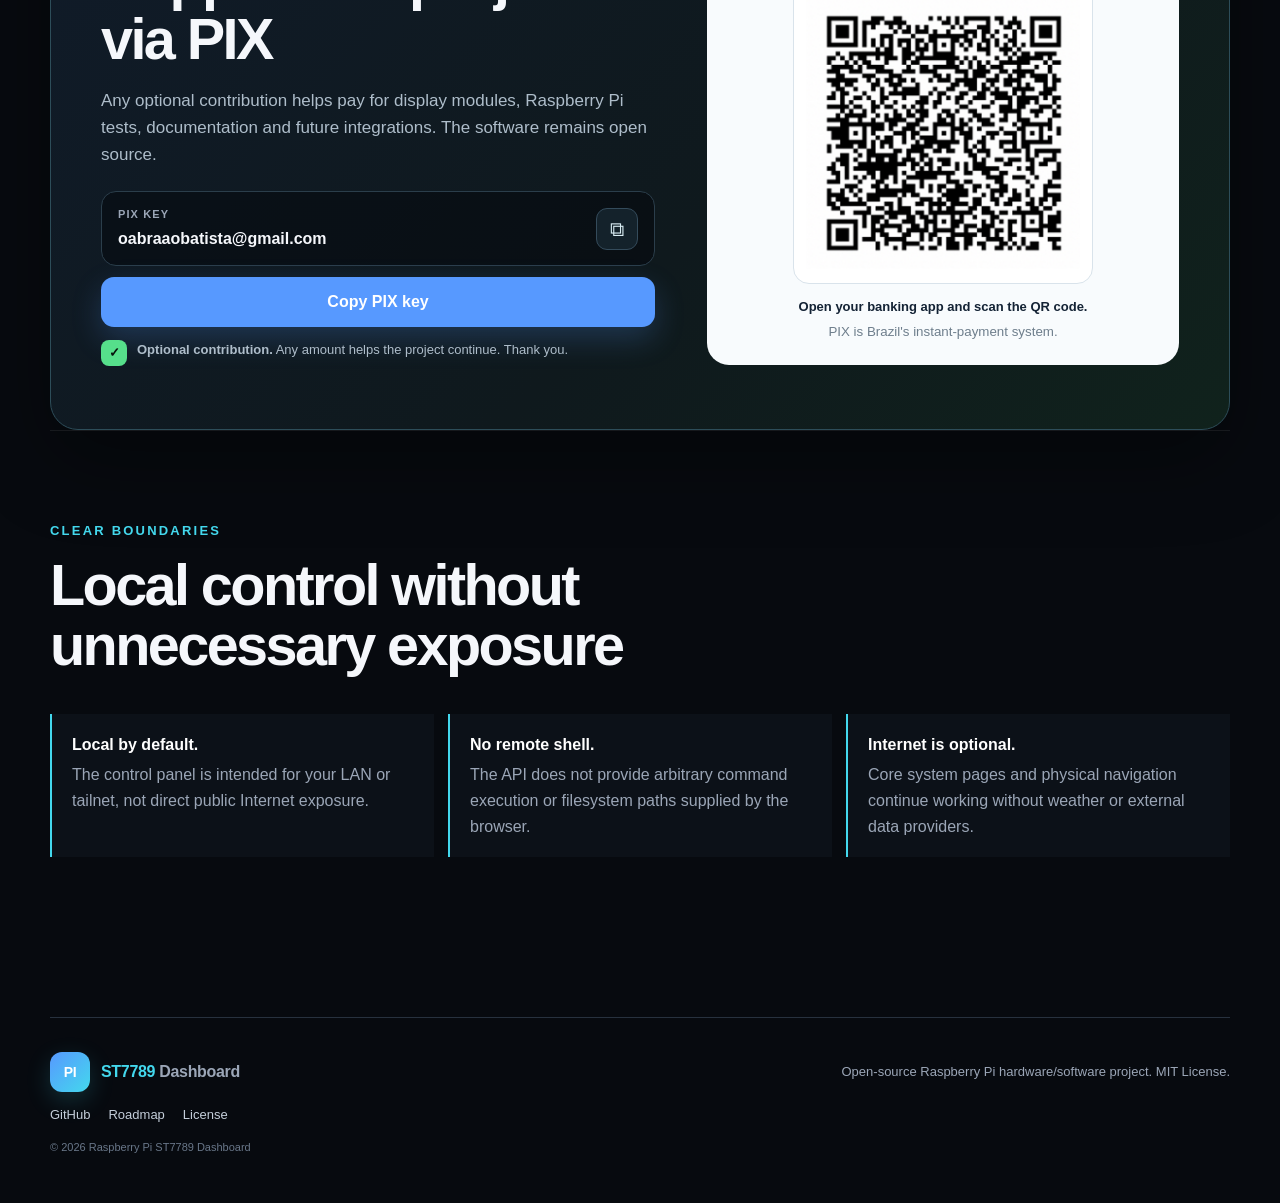
==== commit 3959371f: "feat: stage isolated updates with health gates and compatible code rollback" ====
--- a/site/index.html
+++ b/site/index.html
@@ -22,7 +22,7 @@
     "@context": "https://schema.org",
     "@type": "SoftwareApplication",
     "name": "Raspberry Pi ST7789 Dashboard",
-    "softwareVersion": "0.9.0",
+    "softwareVersion": "0.10.0",
     "applicationCategory": "UtilitiesApplication",
     "operatingSystem": "Raspberry Pi OS",
     "isAccessibleForFree": true,
@@ -62,7 +62,7 @@
     <section class="hero" id="top">
       <div class="hero-copy">
         <div class="status-line"><span class="status-dot"></span><span data-i18n="validated">v0.3.0 validated on real hardware</span></div>
-        <p class="eyebrow" data-i18n="releaseNote">v0.9.0: ESPHome, Shelly and Prometheus source templates with offline URL building; real service/TFT validation pending</p>
+        <p class="eyebrow" data-i18n="releaseNote">v0.10.0: isolated update preparation and verified code rollback; live activation/rollback validation pending</p>
         <p class="eyebrow" data-i18n="eyebrow">A TINY SCREEN WITH A USEFUL JOB</p>
         <h1 data-i18n="heroTitle">Turn your Raspberry Pi into a glanceable system dashboard</h1>
         <p class="hero-lead" data-i18n="heroLead">Monitor CPU, memory, network, hardware, services and weather on a 240×240 ST7789 display. Configure the pages from your phone or computer, while the display keeps working independently.</p>
@@ -74,7 +74,7 @@
         <ul class="trust-row" aria-label="Project highlights">
           <li><span>240×240</span><b data-i18n="trustDisplay">shared physical + web rendering</b></li>
           <li><span>2</span><b data-i18n="trustButtons">physical navigation buttons</b></li>
-          <li><span>165</span><b data-i18n="trustTests">automated tests passing</b></li>
+          <li><span>198</span><b data-i18n="trustTests">automated test cases</b></li>
         </ul>
       </div>
 
@@ -183,6 +183,7 @@
       </ol>
       <div class="install-actions">
         <a class="btn btn-primary" href="https://github.com/abraaobat/raspberrypi-st7789-dashboard#instalação" rel="noopener" data-i18n="guideCta">Read the installation guide</a>
+        <a class="btn btn-secondary" href="https://github.com/abraaobat/raspberrypi-st7789-dashboard/blob/main/docs/SAFE_UPDATES.md" rel="noopener" data-i18n="safeUpdateCta">Safe update guide</a>
         <a class="btn btn-secondary" href="https://github.com/abraaobat/raspberrypi-st7789-dashboard/blob/main/docs/INTEGRATIONS.md" rel="noopener" data-i18n="integrationsCta">Explore integrations</a>
         <a class="btn btn-ghost" href="https://pt.aliexpress.com/item/1005008209370173.html" rel="nofollow noopener" data-i18n="displayCta">View the reference display</a>
       </div>
@@ -225,6 +226,6 @@
     <small>© <span id="year">2026</span> Raspberry Pi ST7789 Dashboard</small>
   </footer>
 
-  <script src="./app.js?v=0.9.0" defer></script>
+  <script src="./app.js?v=0.10.0" defer></script>
 </body>
 </html>
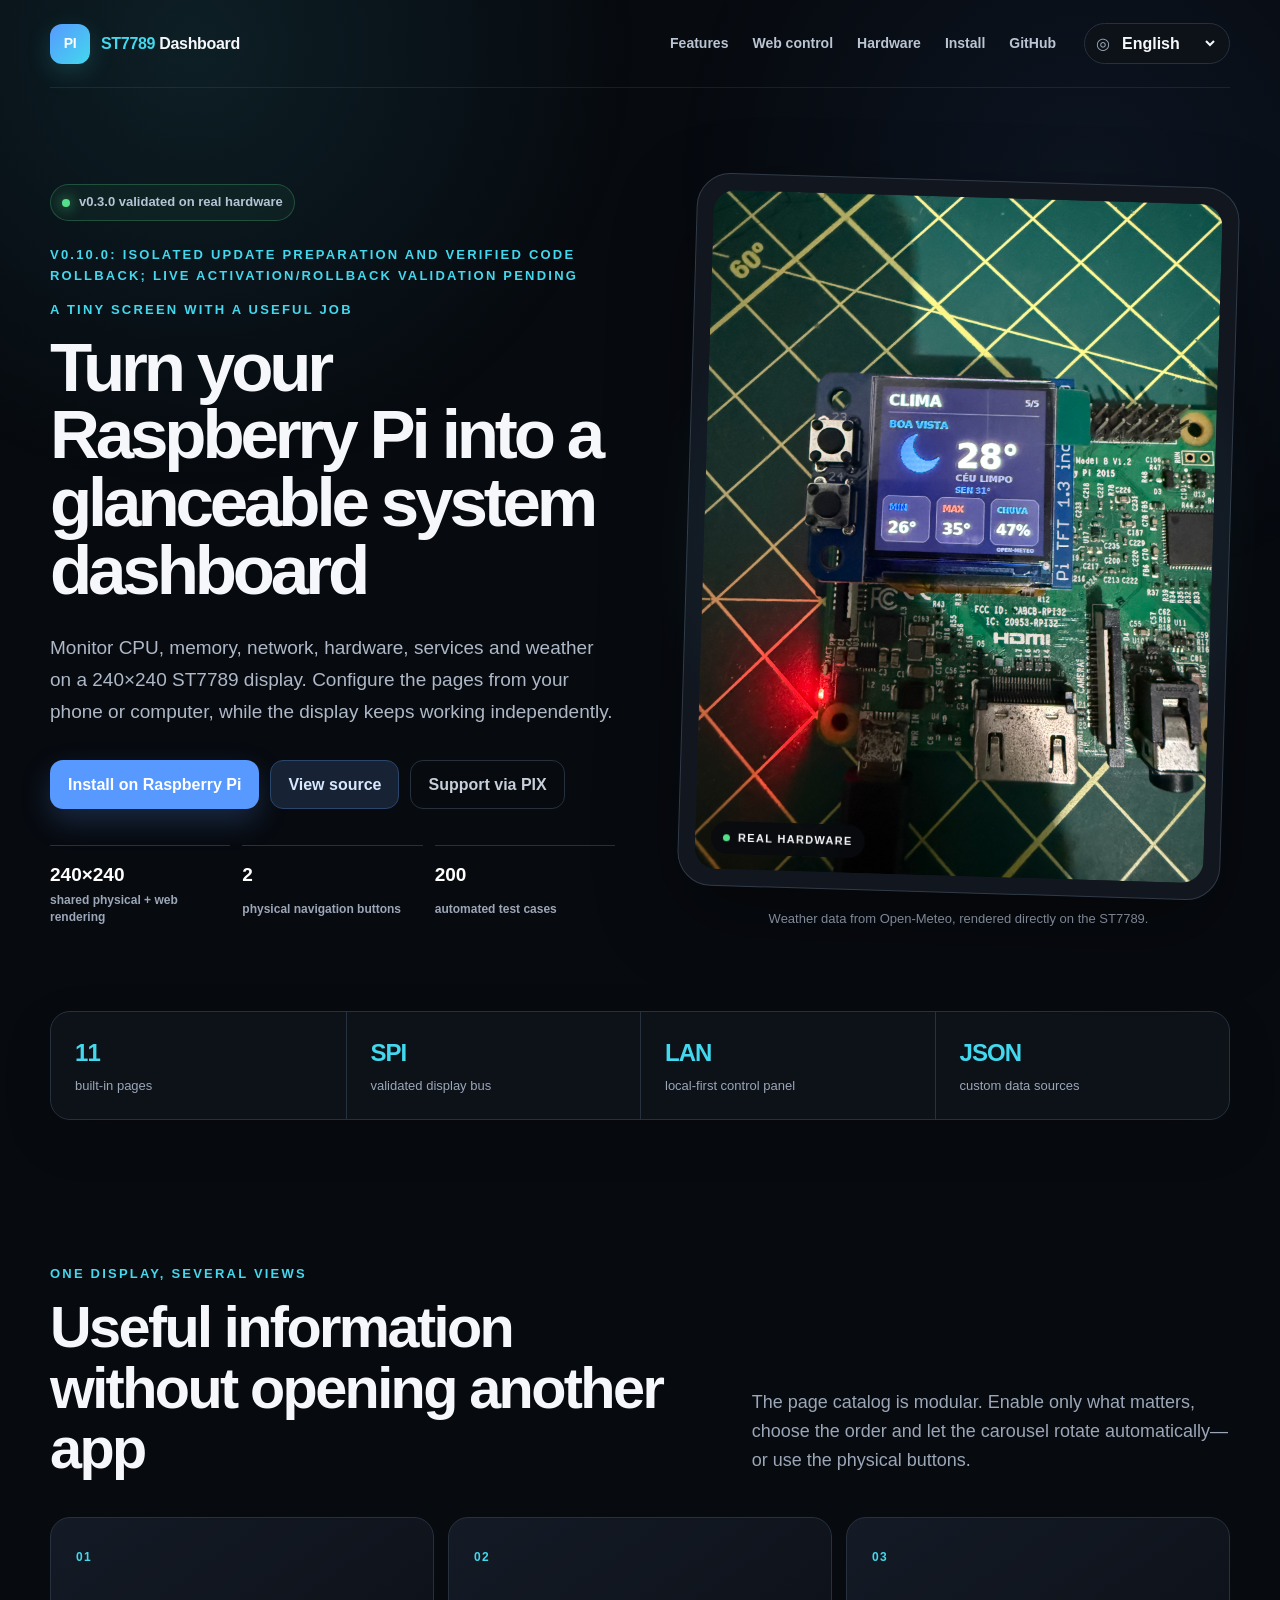
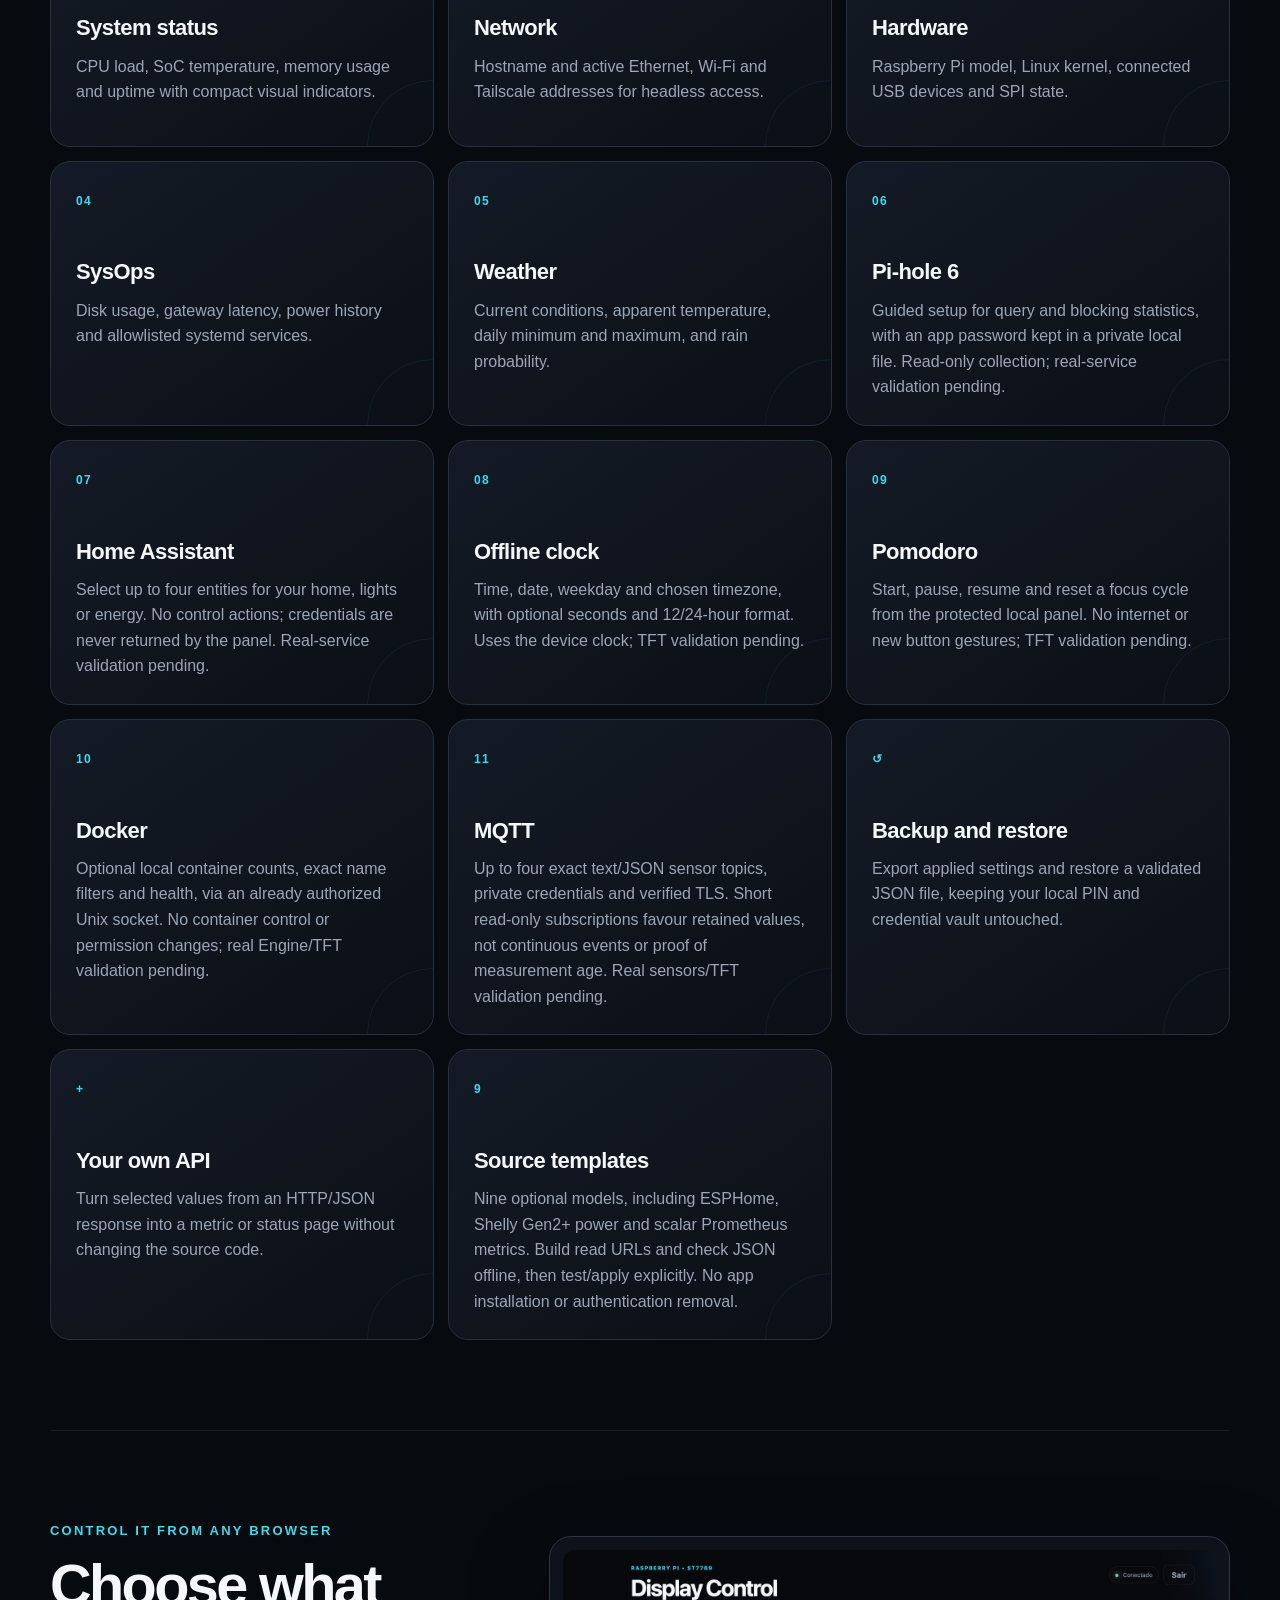
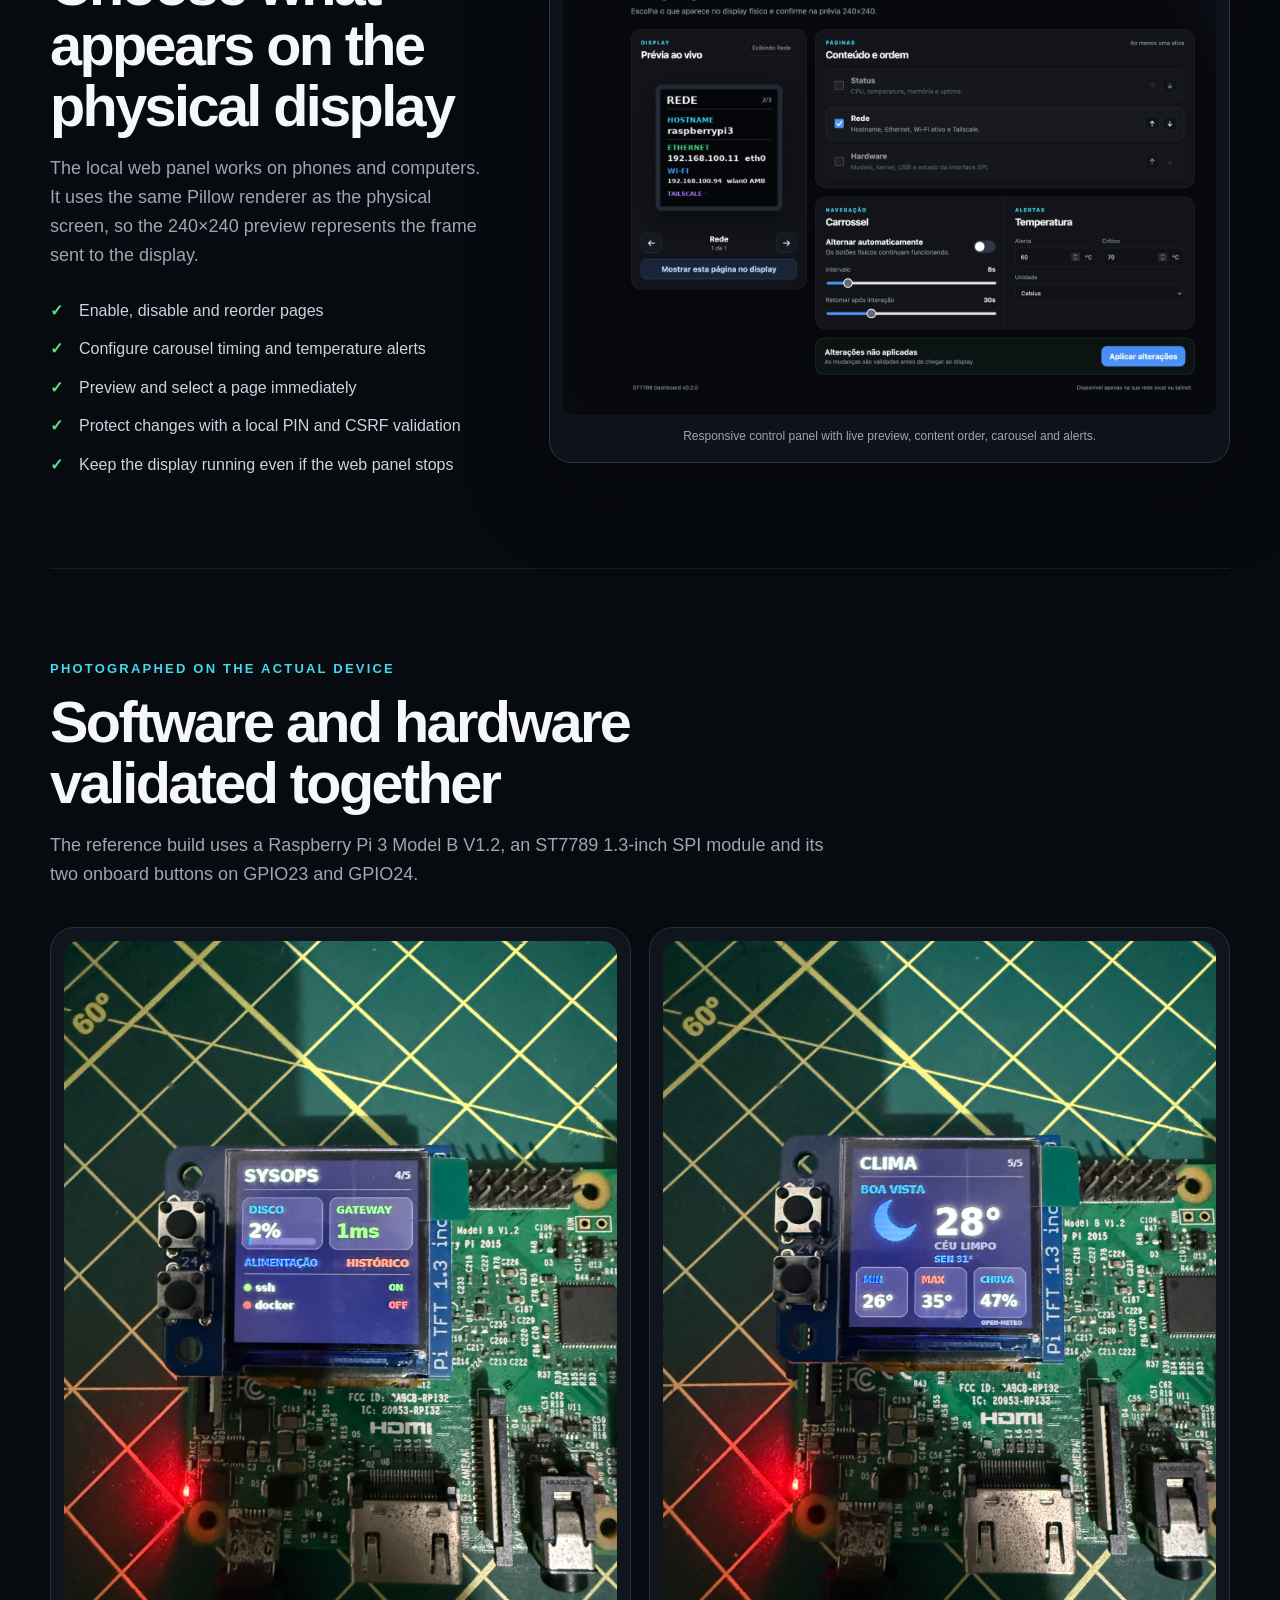
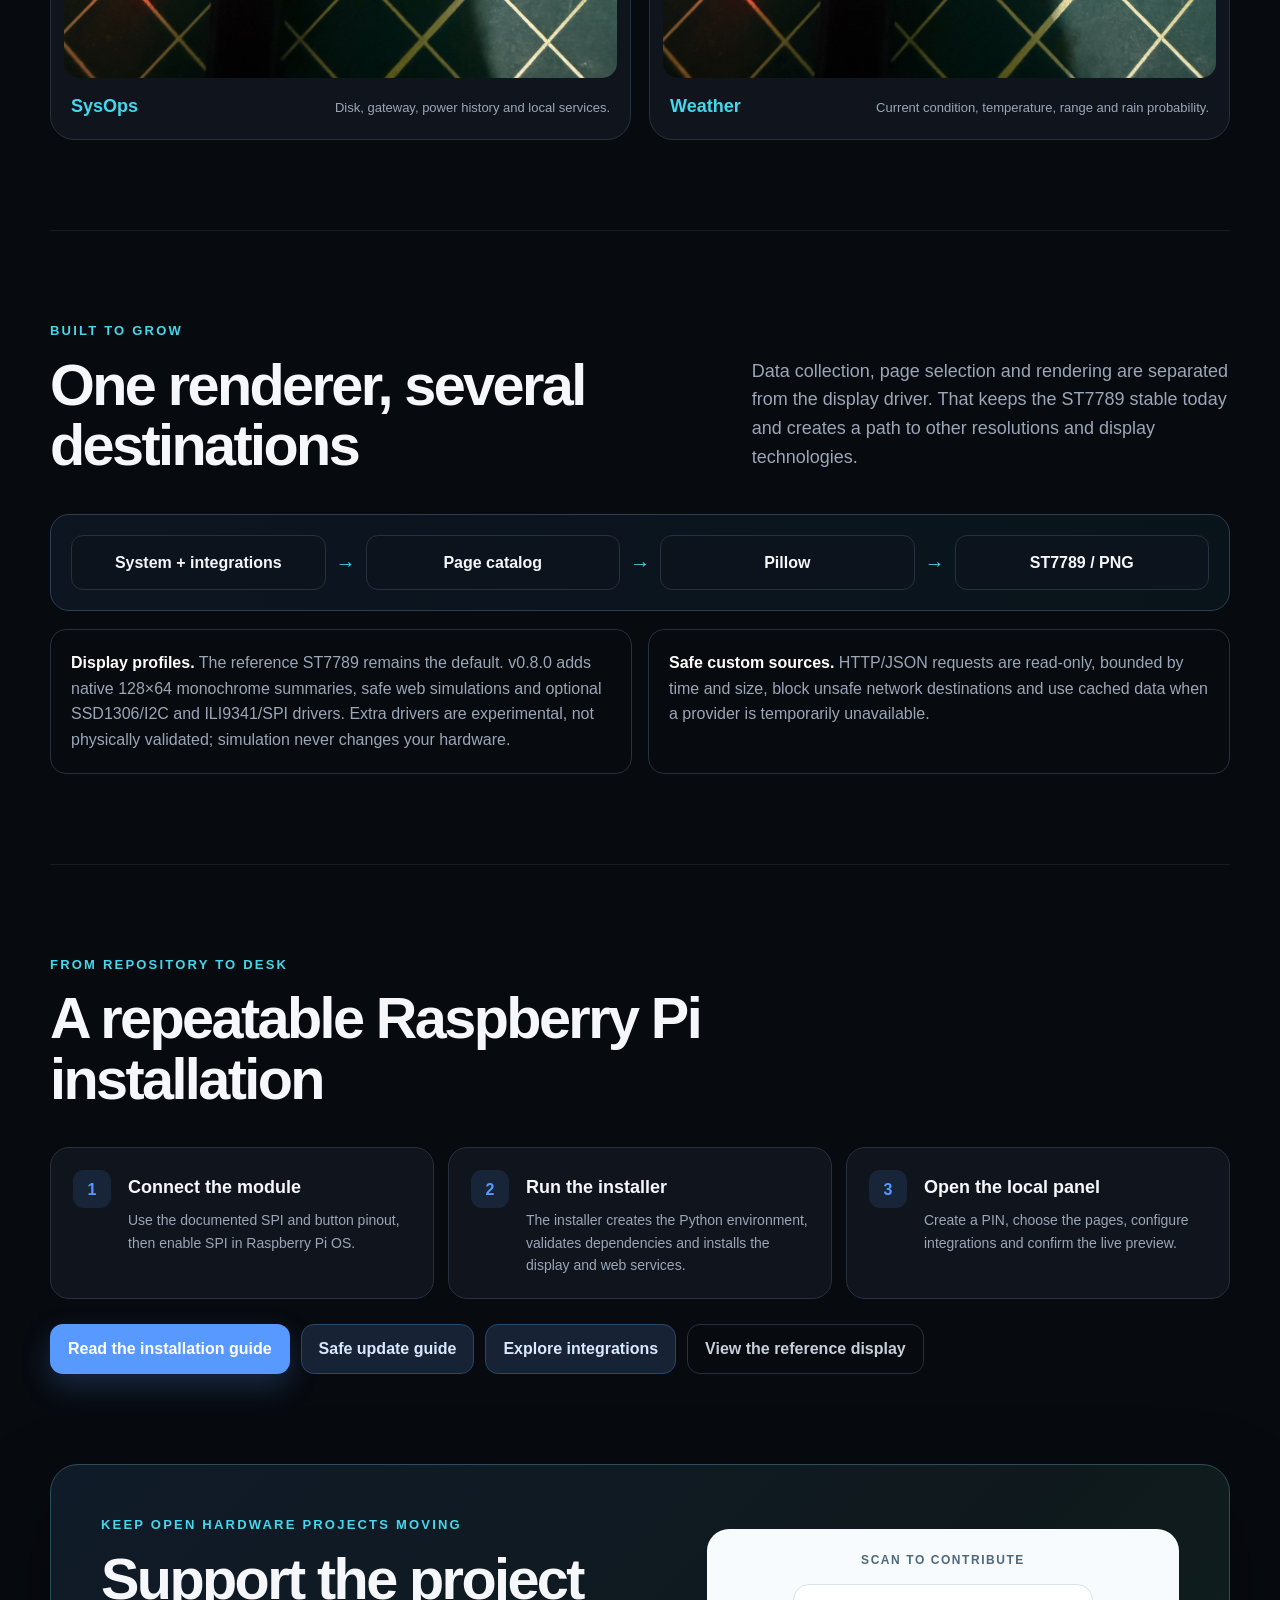
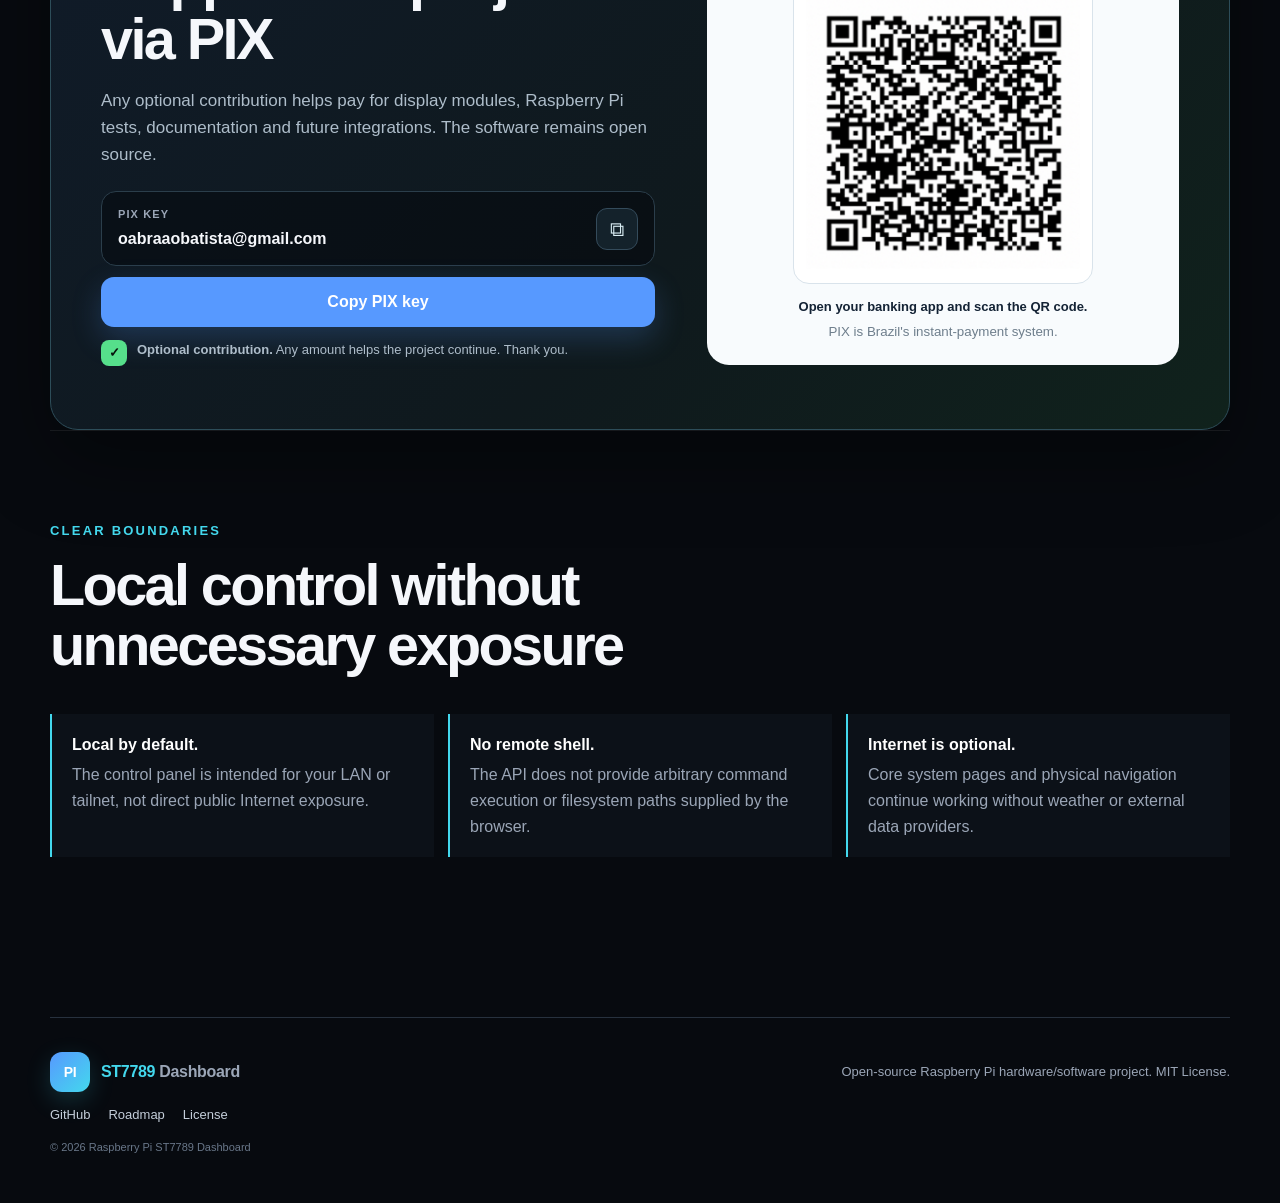
==== commit c861adb1: "fix: bound NumPy build jobs and clean isolated subprocess trees on interruption" ====
--- a/site/index.html
+++ b/site/index.html
@@ -74,7 +74,7 @@
         <ul class="trust-row" aria-label="Project highlights">
           <li><span>240×240</span><b data-i18n="trustDisplay">shared physical + web rendering</b></li>
           <li><span>2</span><b data-i18n="trustButtons">physical navigation buttons</b></li>
-          <li><span>198</span><b data-i18n="trustTests">automated test cases</b></li>
+          <li><span>200</span><b data-i18n="trustTests">automated test cases</b></li>
         </ul>
       </div>
 
